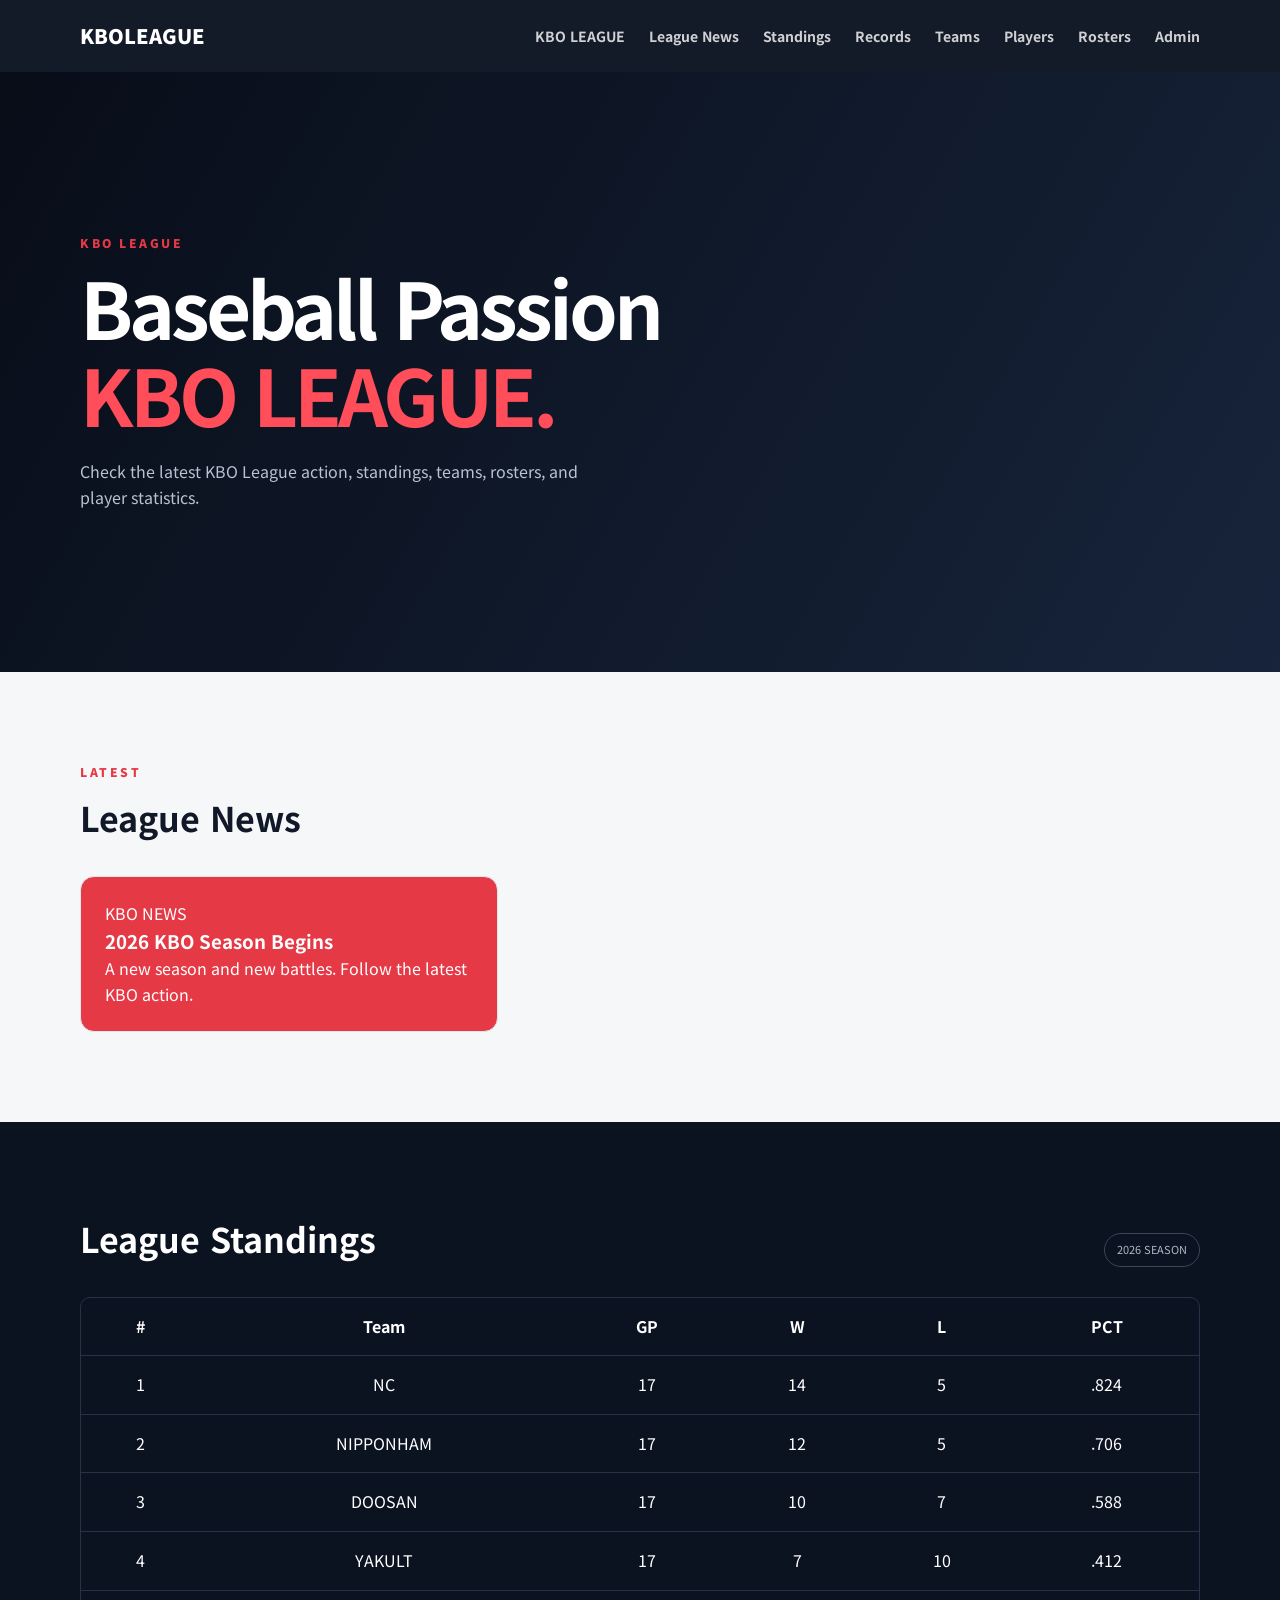
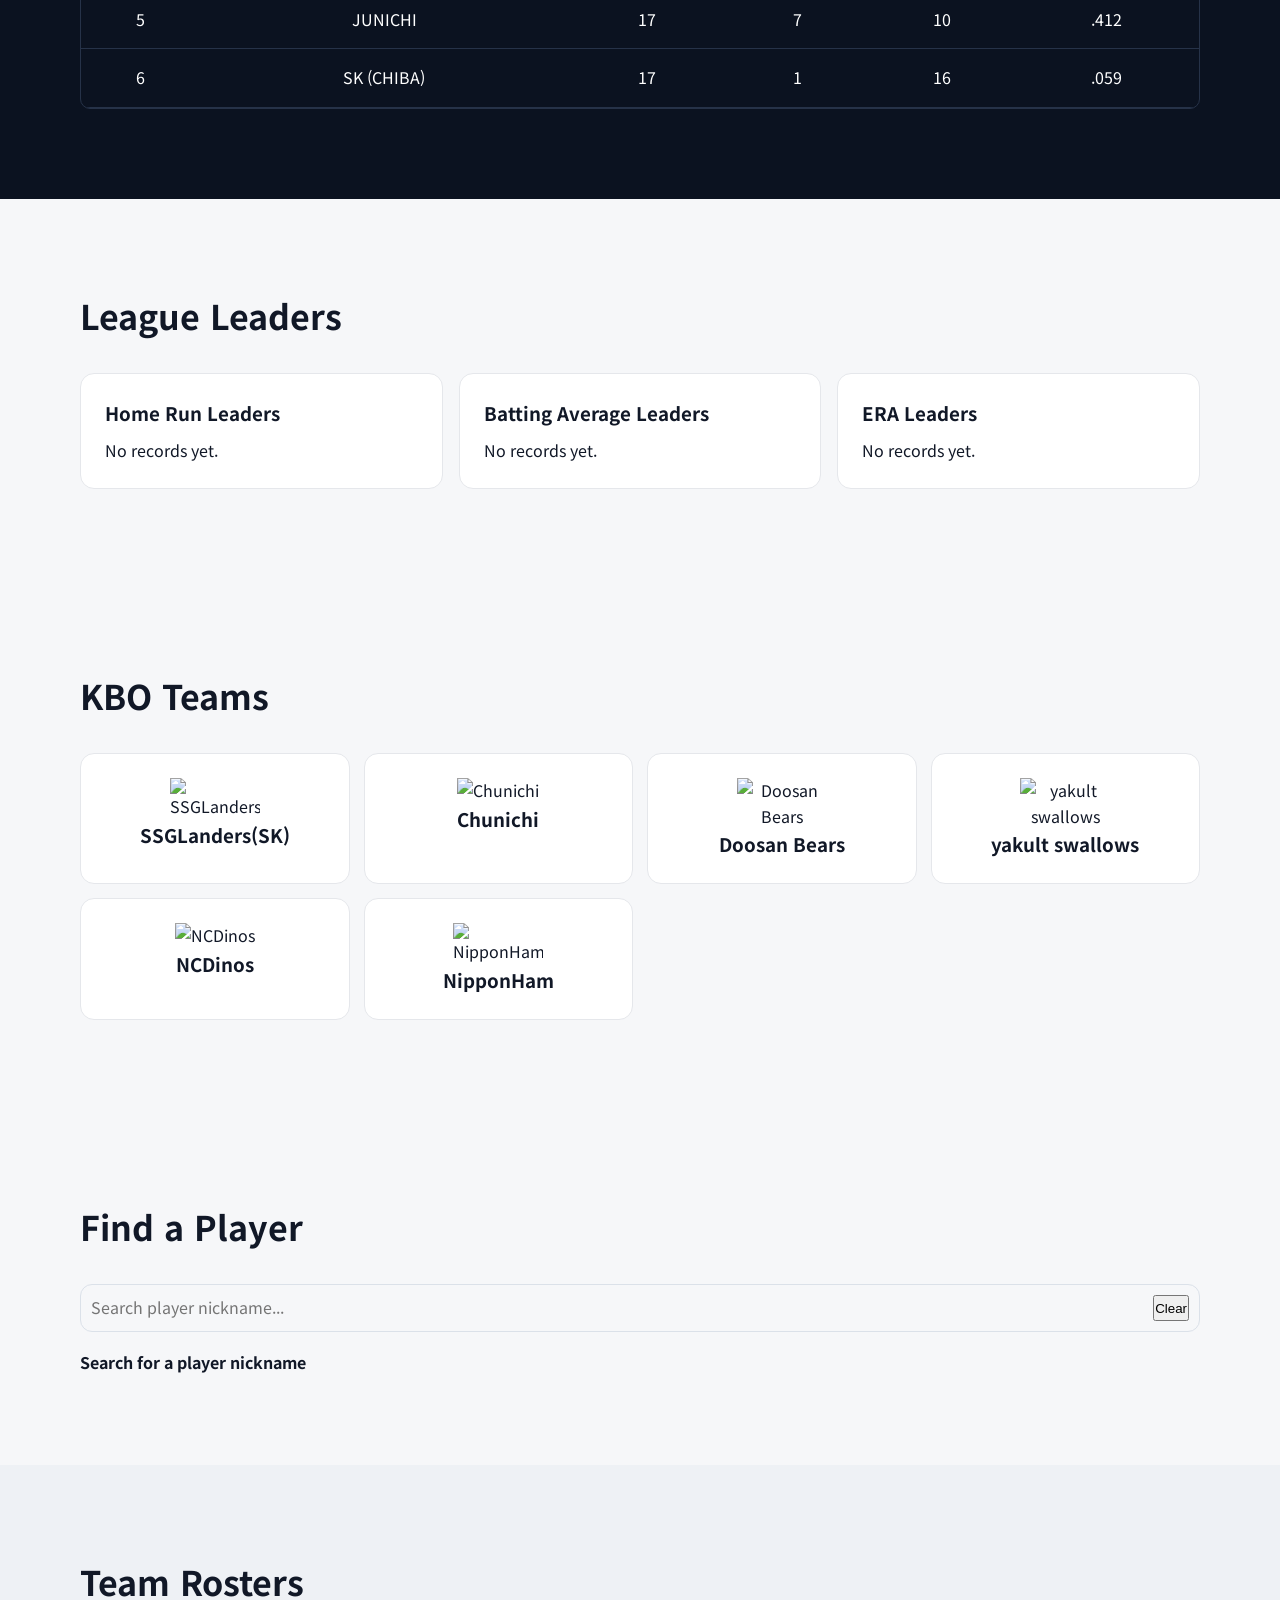
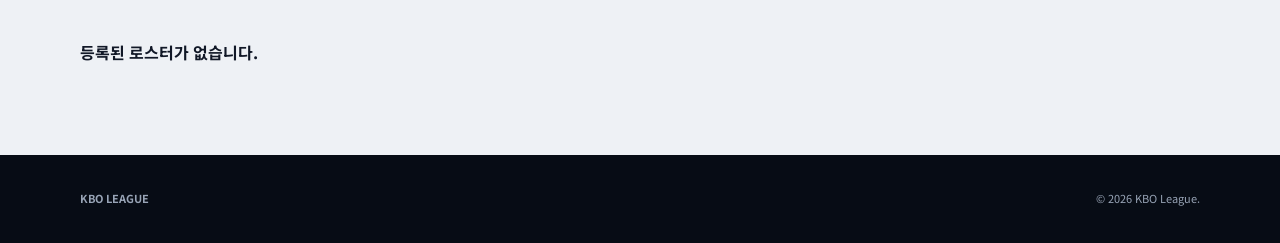
==== index.html @ 962a92d5 "Remove conflicting roster script from KBO homepage" ====
<!DOCTYPE html><html lang="ko"><head><meta charset="UTF-8"><meta name="viewport" content="width=device-width,initial-scale=1.0"><meta name="description" content="KBO League official website"><title>KBO LEAGUE</title><link rel="stylesheet" href="styles.css?v=2"></head><body><header class="site-header"><div class="container nav-wrap"><a class="logo" href="#home">KBO<span>LEAGUE</span></a><button class="menu-toggle" aria-label="Open menu">☰</button><nav class="nav"><a href="index.html">KBO LEAGUE</a><a href="#news">League News</a><a href="#standings">Standings</a><a href="#records">Records</a><a href="#teams">Teams</a><a href="#players">Players</a><a href="#rosters">Rosters</a><a href="admin.html">Admin</a></nav></div></header><main id="home"><section class="hero"><div class="container hero-content"><p class="eyebrow">KBO LEAGUE</p><h1>Baseball Passion<br><span>KBO LEAGUE.</span></h1><p class="hero-copy">Check the latest KBO League action, standings, teams, rosters, and player statistics.</p></div></section><section id="news" class="section"><div class="container"><div class="section-heading"><div><p class="eyebrow">LATEST</p><h2>League News</h2></div></div><div class="news-grid"><article class="news-card featured"><span class="tag">KBO NEWS</span><h3>2026 KBO Season Begins</h3><p>A new season and new battles. Follow the latest KBO action.</p></article></div></div></section><section id="standings" class="section section-dark"><div class="container"><div class="section-heading light"><h2>League Standings</h2><span class="season-badge">2026 SEASON</span></div><div class="table-wrap"><table><thead><tr><th>#</th><th>Team</th><th>GP</th><th>W</th><th>L</th><th>PCT</th></tr></thead><tbody id="standings-body"></tbody></table></div></div></section><section id="records" class="section records-section"><div class="container"><div class="section-heading"><h2>League Leaders</h2></div><div class="record-grid"><div class="record-card"><h3>Home Run Leaders</h3><div id="home-run-leaders" class="leader-list"></div></div><div class="record-card"><h3>Batting Average Leaders</h3><div id="batting-average-leaders" class="leader-list"></div></div><div class="record-card"><h3>ERA Leaders</h3><div id="era-leaders" class="leader-list"></div></div></div></div></section><section id="teams" class="section teams-section"><div class="container"><div class="section-heading"><h2>KBO Teams</h2></div><div id="teams-grid" class="teams-grid"></div></div></section><section id="players" class="section players-section"><div class="container"><div class="section-heading"><h2>Find a Player</h2></div><div class="player-search"><input id="player-search-input" type="search" placeholder="Search player nickname..."><button id="player-search-clear" type="button">Clear</button></div><div id="player-results" class="player-results"></div></div></section><section id="rosters" class="section roster-section"><div class="container"><div class="section-heading"><h2>Team Rosters</h2></div><div id="rosters-grid" class="rosters-grid"></div></div></section></main><footer class="footer"><div class="container footer-wrap"><strong>KBO LEAGUE</strong><p>© <span id="year"></span> KBO League.</p></div></footer><script src="player-stats.js?v=2"></script><script src="script.js?v=2"></script></body></html>
---- styles.css ----
@import url('https://fonts.googleapis.com/css2?family=Noto+Sans+KR:wght@400;500;700;900&display=swap');:root{--red:#e63946;--navy:#0b1220;--ink:#111827;--muted:#64748b;--line:#e5e7eb;--bg:#f6f7f9;--white:#fff}*{box-sizing:border-box;margin:0;padding:0}html{scroll-behavior:smooth}body{font-family:'Noto Sans KR',sans-serif;color:var(--ink);background:var(--bg);line-height:1.6;overflow-x:hidden}a{text-decoration:none;color:inherit}.container{width:min(1120px,92%);margin:auto}.site-header{position:sticky;top:0;z-index:20;background:rgba(11,18,32,.96);color:#fff}.nav-wrap{height:72px;display:flex;align-items:center;justify-content:space-between}.logo{font-size:20px;font-weight:900}.nav{display:flex;gap:24px;font-size:14px;font-weight:700}.nav a{opacity:.8}.menu-toggle{display:none;background:none;border:0;color:#fff;font-size:25px}.hero{min-height:600px;display:flex;align-items:center;background:linear-gradient(120deg,#080d18,#17243b);color:#fff}.eyebrow{font-size:12px;font-weight:900;letter-spacing:2.5px;color:var(--red);margin-bottom:10px}.hero h1{font-size:clamp(42px,7vw,78px);line-height:1.12;letter-spacing:-4px}.hero h1 span{color:#ff4d5a}.hero-copy{margin-top:22px;color:#b8c2d1;max-width:520px}.section{padding:90px 0}.section-dark{background:var(--navy);color:#fff}.section-heading{display:flex;justify-content:space-between;align-items:end;margin-bottom:30px}.section-heading h2{font-size:34px}.season-badge{font-size:11px;border:1px solid #3b475b;padding:7px 12px;border-radius:30px;color:#aeb8c8}.news-grid{display:grid;grid-template-columns:1.25fr 1fr 1fr;gap:16px}.news-card,.record-card,.team-card,.roster-card,.player-card{background:#fff;border:1px solid var(--line);border-radius:14px;padding:24px}.news-card.featured{background:var(--red);color:#fff}.table-wrap{overflow-x:auto;border:1px solid #263248;border-radius:10px}table{width:100%;border-collapse:collapse}th,td{padding:16px;text-align:center;border-bottom:1px solid #263248}.record-grid{display:grid;grid-template-columns:repeat(3,1fr);gap:16px}.leader-list{padding-top:10px}.leader-row{display:grid;grid-template-columns:27px 1fr auto;gap:9px;padding:10px;border-bottom:1px solid #eef0f3}.teams-grid{display:grid;grid-template-columns:repeat(4,1fr);gap:14px}.team-card{text-align:center}.player-search{display:flex;gap:10px;background:#f6f7f9;border:1px solid #dbe1e9;border-radius:12px;padding:10px}.player-search input{flex:1;border:0;background:transparent;font:inherit}.player-results{margin-top:18px}.roster-section{background:#eef1f5}.rosters-grid{display:grid;grid-template-columns:repeat(2,1fr);gap:24px}.footer{background:#070c15;color:#98a4b6;padding:35px 0;font-size:11px}.footer-wrap{display:flex;justify-content:space-between}@media(max-width:760px){.nav{display:none}.menu-toggle{display:block}.hero{min-height:620px}.news-grid,.teams-grid,.record-grid,.rosters-grid{grid-template-columns:1fr}.section{padding:65px 0}.footer-wrap{flex-direction:column;gap:18px}}
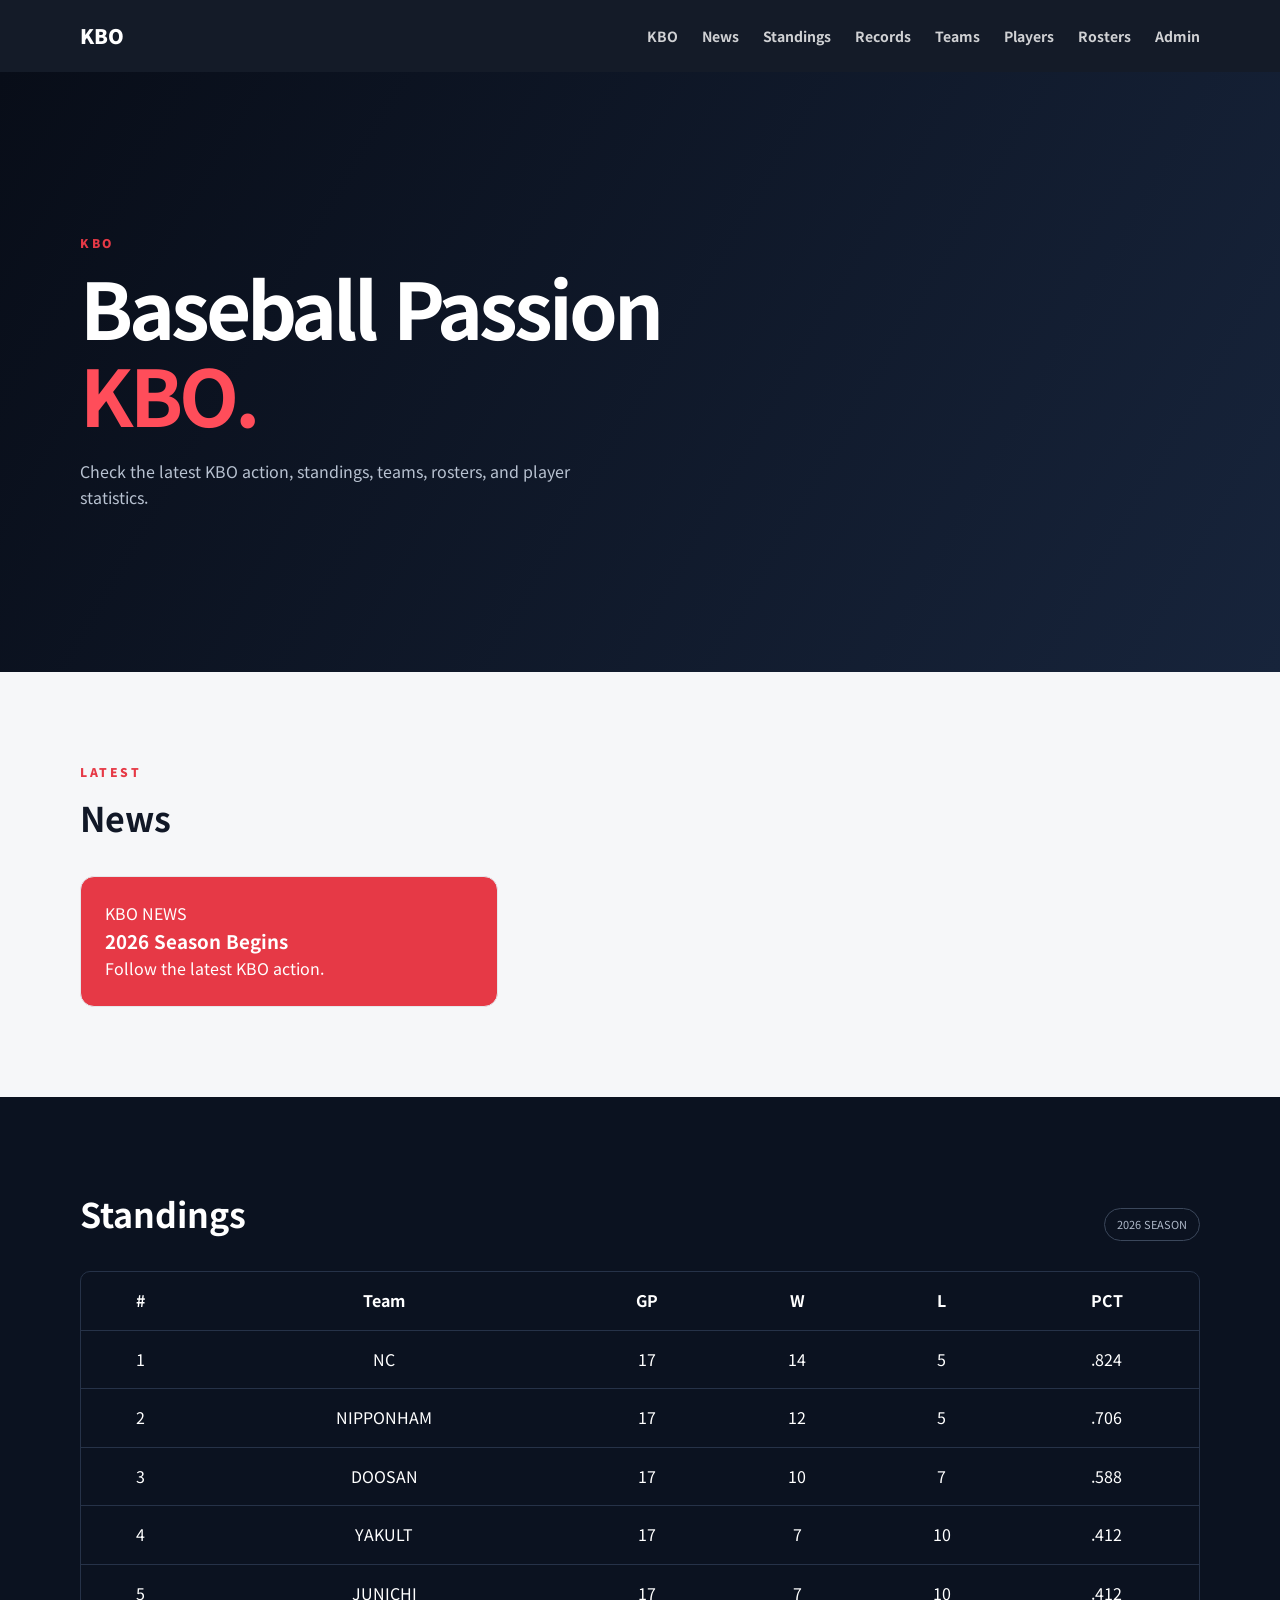
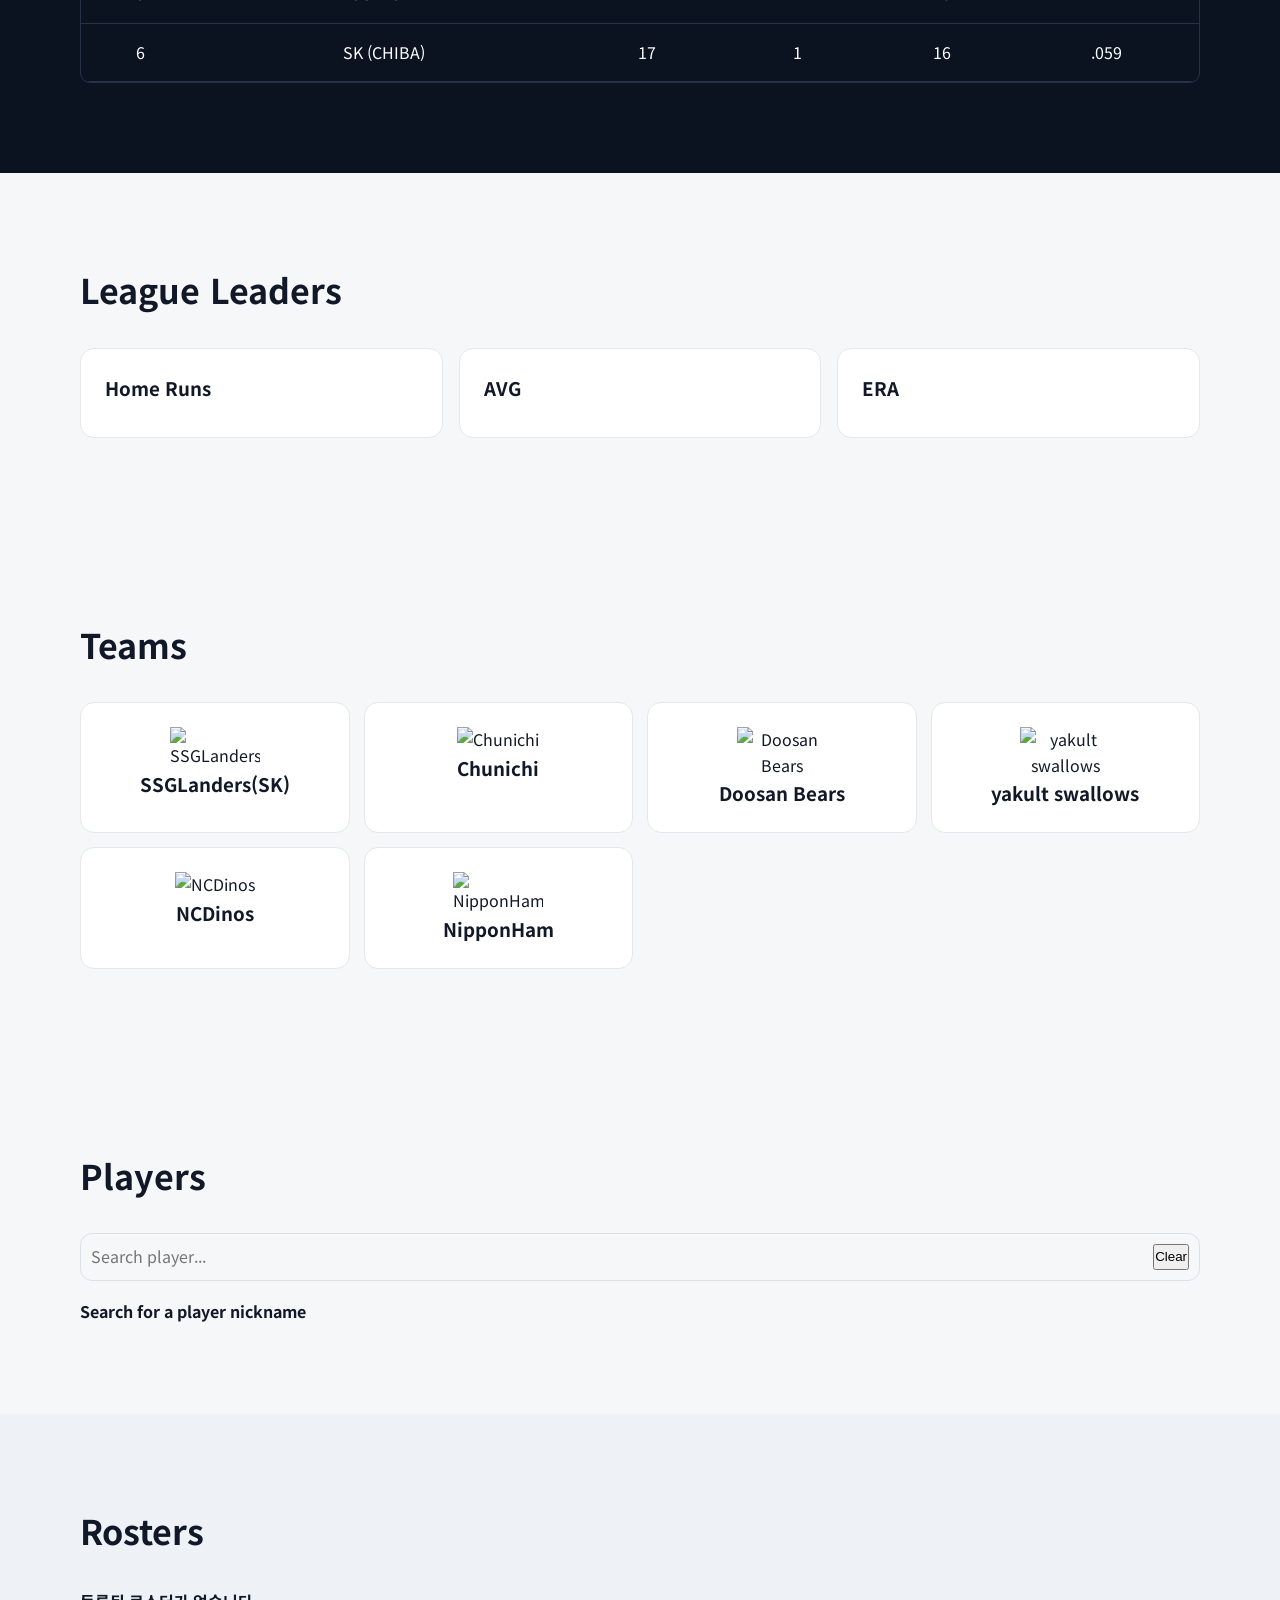
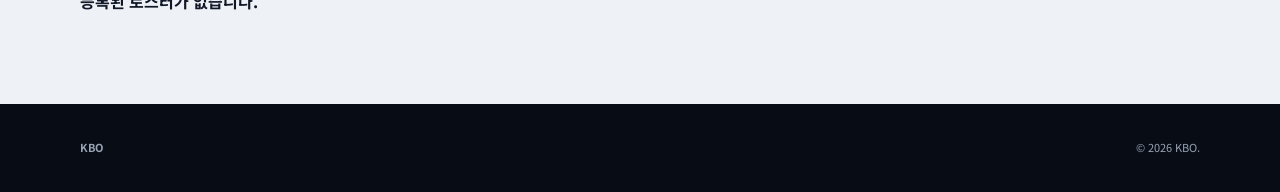
==== commit 061a52b8: "Shorten KBO site branding" ====
--- a/index.html
+++ b/index.html
@@ -1 +1 @@
-<!DOCTYPE html><html lang="ko"><head><meta charset="UTF-8"><meta name="viewport" content="width=device-width,initial-scale=1.0"><meta name="description" content="KBO League official website"><title>KBO LEAGUE</title><link rel="stylesheet" href="styles.css?v=2"></head><body><header class="site-header"><div class="container nav-wrap"><a class="logo" href="#home">KBO<span>LEAGUE</span></a><button class="menu-toggle" aria-label="Open menu">☰</button><nav class="nav"><a href="index.html">KBO LEAGUE</a><a href="#news">League News</a><a href="#standings">Standings</a><a href="#records">Records</a><a href="#teams">Teams</a><a href="#players">Players</a><a href="#rosters">Rosters</a><a href="admin.html">Admin</a></nav></div></header><main id="home"><section class="hero"><div class="container hero-content"><p class="eyebrow">KBO LEAGUE</p><h1>Baseball Passion<br><span>KBO LEAGUE.</span></h1><p class="hero-copy">Check the latest KBO League action, standings, teams, rosters, and player statistics.</p></div></section><section id="news" class="section"><div class="container"><div class="section-heading"><div><p class="eyebrow">LATEST</p><h2>League News</h2></div></div><div class="news-grid"><article class="news-card featured"><span class="tag">KBO NEWS</span><h3>2026 KBO Season Begins</h3><p>A new season and new battles. Follow the latest KBO action.</p></article></div></div></section><section id="standings" class="section section-dark"><div class="container"><div class="section-heading light"><h2>League Standings</h2><span class="season-badge">2026 SEASON</span></div><div class="table-wrap"><table><thead><tr><th>#</th><th>Team</th><th>GP</th><th>W</th><th>L</th><th>PCT</th></tr></thead><tbody id="standings-body"></tbody></table></div></div></section><section id="records" class="section records-section"><div class="container"><div class="section-heading"><h2>League Leaders</h2></div><div class="record-grid"><div class="record-card"><h3>Home Run Leaders</h3><div id="home-run-leaders" class="leader-list"></div></div><div class="record-card"><h3>Batting Average Leaders</h3><div id="batting-average-leaders" class="leader-list"></div></div><div class="record-card"><h3>ERA Leaders</h3><div id="era-leaders" class="leader-list"></div></div></div></div></section><section id="teams" class="section teams-section"><div class="container"><div class="section-heading"><h2>KBO Teams</h2></div><div id="teams-grid" class="teams-grid"></div></div></section><section id="players" class="section players-section"><div class="container"><div class="section-heading"><h2>Find a Player</h2></div><div class="player-search"><input id="player-search-input" type="search" placeholder="Search player nickname..."><button id="player-search-clear" type="button">Clear</button></div><div id="player-results" class="player-results"></div></div></section><section id="rosters" class="section roster-section"><div class="container"><div class="section-heading"><h2>Team Rosters</h2></div><div id="rosters-grid" class="rosters-grid"></div></div></section></main><footer class="footer"><div class="container footer-wrap"><strong>KBO LEAGUE</strong><p>© <span id="year"></span> KBO League.</p></div></footer><script src="player-stats.js?v=2"></script><script src="script.js?v=2"></script></body></html>+<!DOCTYPE html><html lang="ko"><head><meta charset="UTF-8"><meta name="viewport" content="width=device-width,initial-scale=1.0"><meta name="description" content="KBO official website"><title>KBO</title><link rel="stylesheet" href="styles.css?v=3"></head><body><header class="site-header"><div class="container nav-wrap"><a class="logo" href="#home">KBO</a><button class="menu-toggle" aria-label="Open menu">☰</button><nav class="nav"><a href="index.html">KBO</a><a href="#news">News</a><a href="#standings">Standings</a><a href="#records">Records</a><a href="#teams">Teams</a><a href="#players">Players</a><a href="#rosters">Rosters</a><a href="admin.html">Admin</a></nav></div></header><main id="home"><section class="hero"><div class="container hero-content"><p class="eyebrow">KBO</p><h1>Baseball Passion<br><span>KBO.</span></h1><p class="hero-copy">Check the latest KBO action, standings, teams, rosters, and player statistics.</p></div></section><section id="news" class="section"><div class="container"><div class="section-heading"><div><p class="eyebrow">LATEST</p><h2>News</h2></div></div><div class="news-grid"><article class="news-card featured"><span class="tag">KBO NEWS</span><h3>2026 Season Begins</h3><p>Follow the latest KBO action.</p></article></div></div></section><section id="standings" class="section section-dark"><div class="container"><div class="section-heading light"><h2>Standings</h2><span class="season-badge">2026 SEASON</span></div><div class="table-wrap"><table><thead><tr><th>#</th><th>Team</th><th>GP</th><th>W</th><th>L</th><th>PCT</th></tr></thead><tbody id="standings-body"></tbody></table></div></div></section><section id="records" class="section records-section"><div class="container"><div class="section-heading"><h2>League Leaders</h2></div><div class="record-grid"><div class="record-card"><h3>Home Runs</h3><div id="home-run-leaders" class="leader-list"></div></div><div class="record-card"><h3>AVG</h3><div id="batting-average-leaders" class="leader-list"></div></div><div class="record-card"><h3>ERA</h3><div id="era-leaders" class="leader-list"></div></div></div></div></section><section id="teams" class="section teams-section"><div class="container"><div class="section-heading"><h2>Teams</h2></div><div id="teams-grid" class="teams-grid"></div></div></section><section id="players" class="section players-section"><div class="container"><div class="section-heading"><h2>Players</h2></div><div class="player-search"><input id="player-search-input" type="search" placeholder="Search player..."><button id="player-search-clear" type="button">Clear</button></div><div id="player-results" class="player-results"></div></div></section><section id="rosters" class="section roster-section"><div class="container"><div class="section-heading"><h2>Rosters</h2></div><div id="rosters-grid" class="rosters-grid"></div></div></section></main><footer class="footer"><div class="container footer-wrap"><strong>KBO</strong><p>© <span id="year"></span> KBO.</p></div></footer><script src="player-stats.js?v=3"></script><script src="script.js?v=3"></script></body></html>
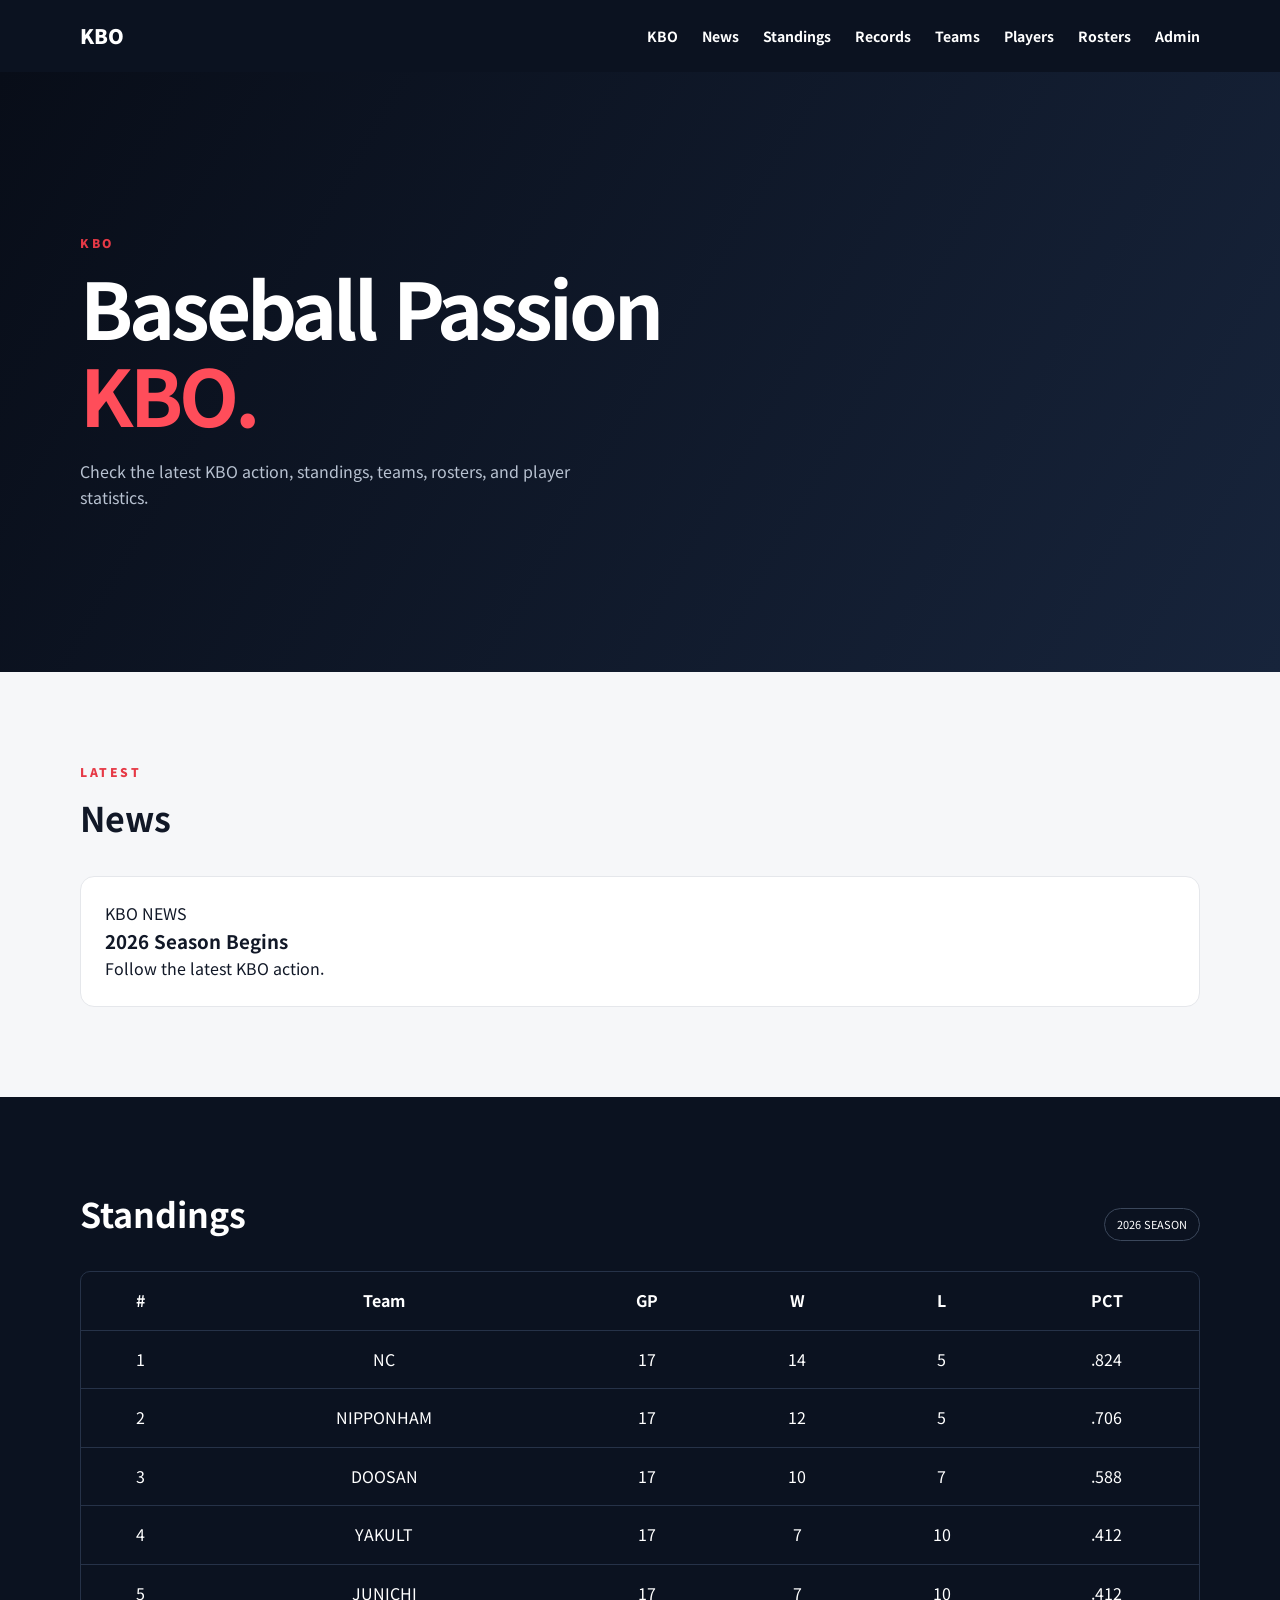
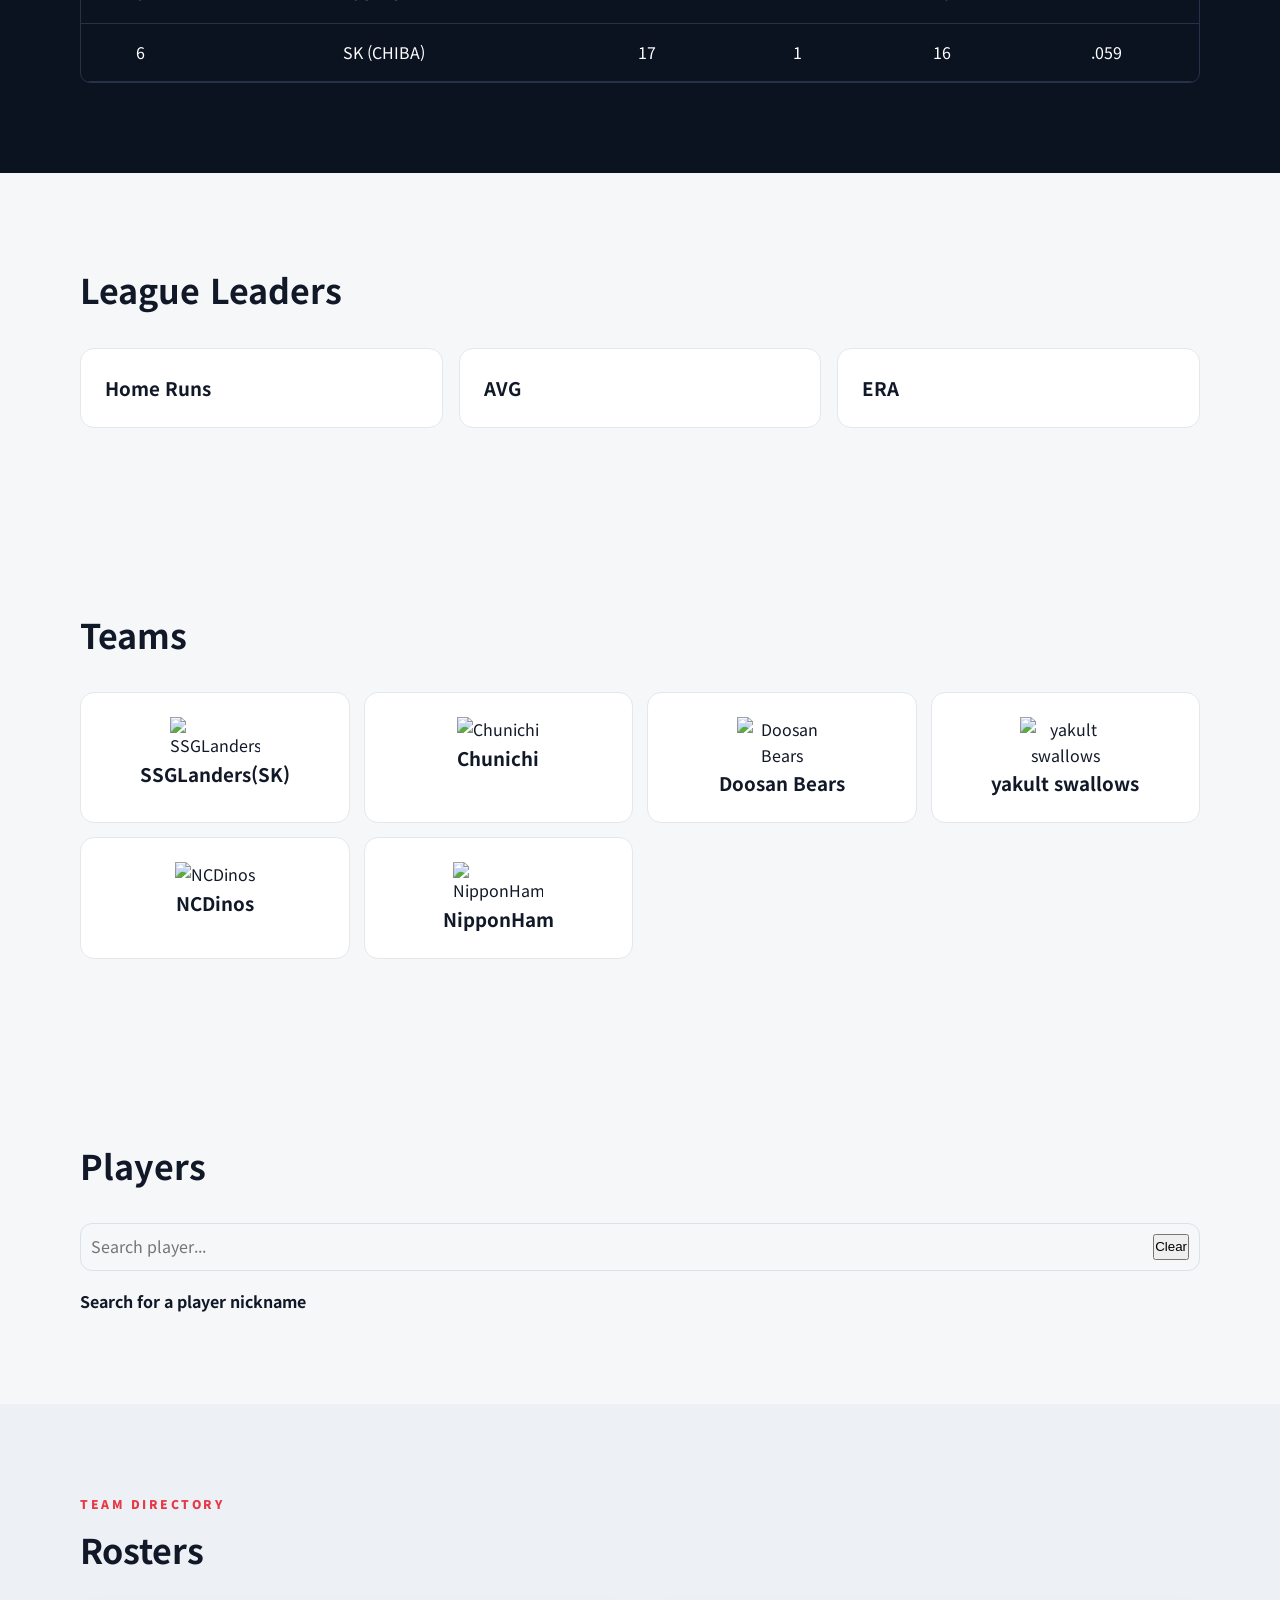
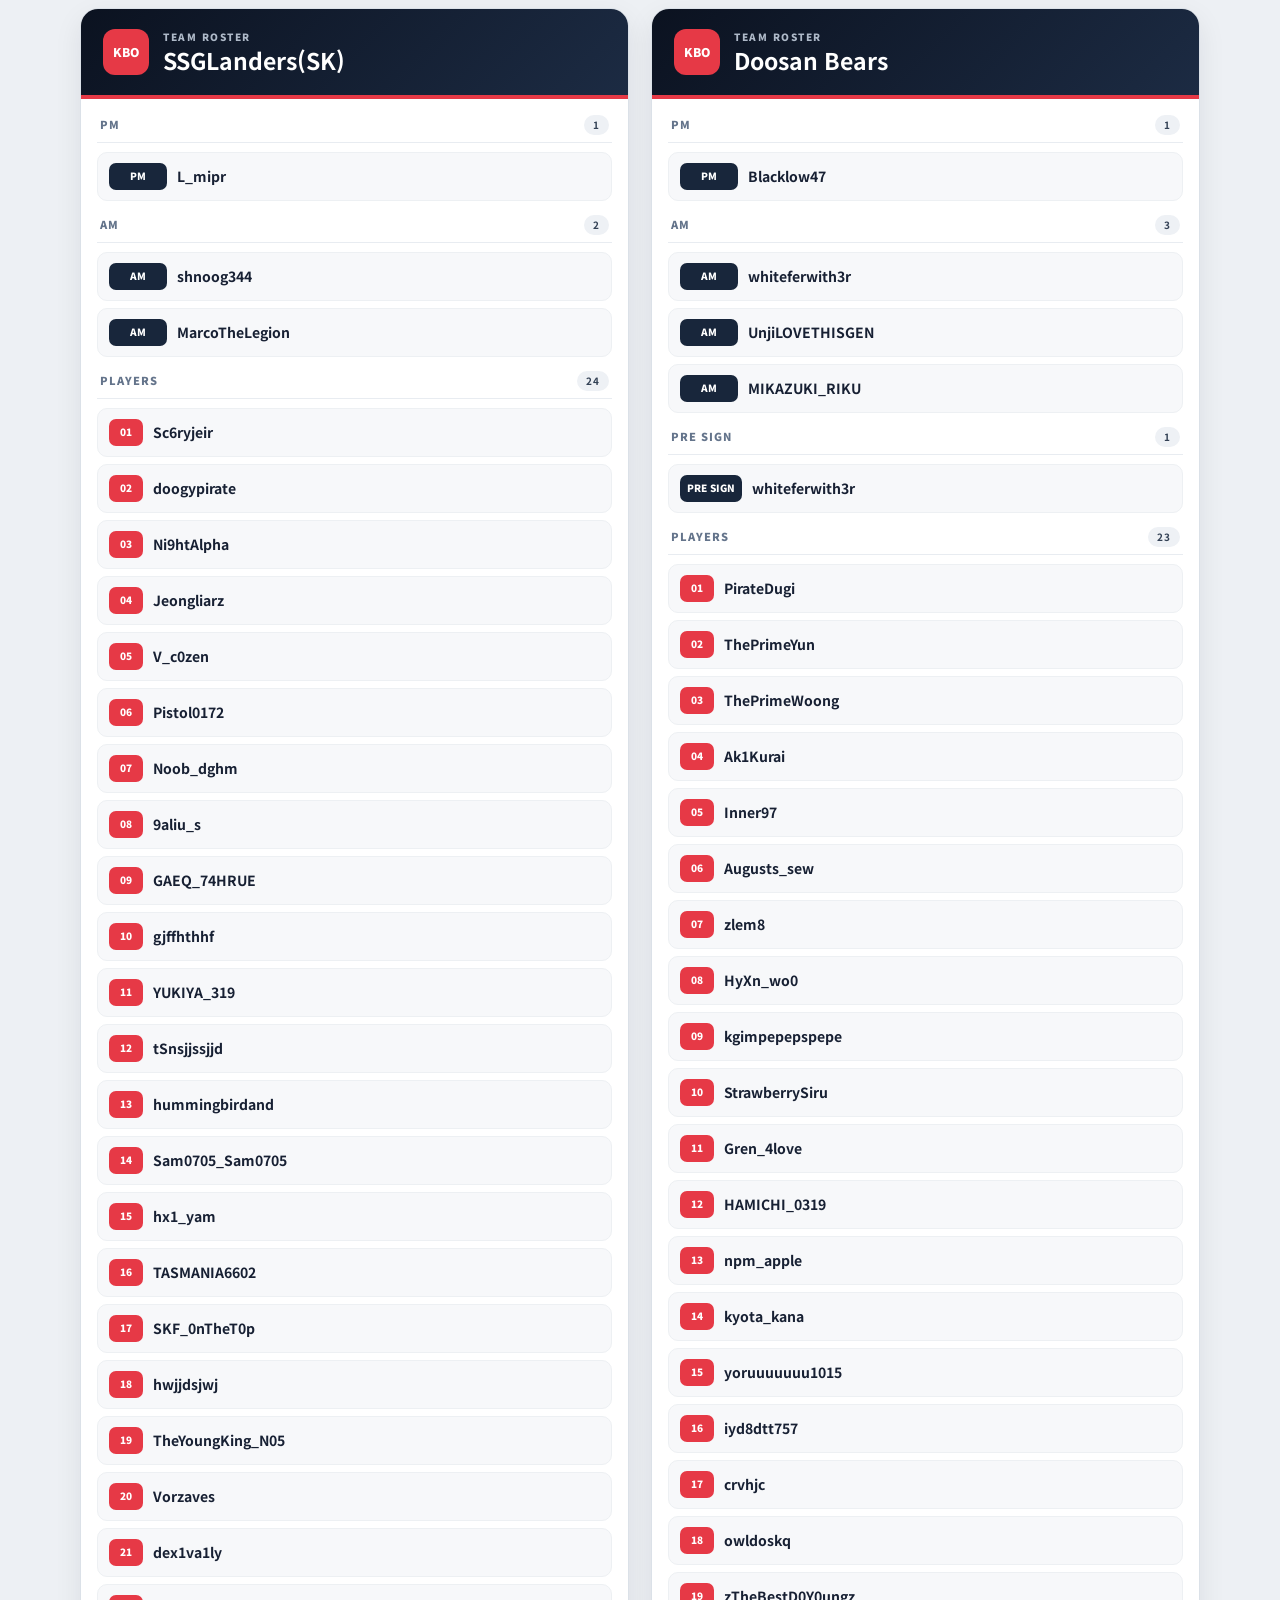
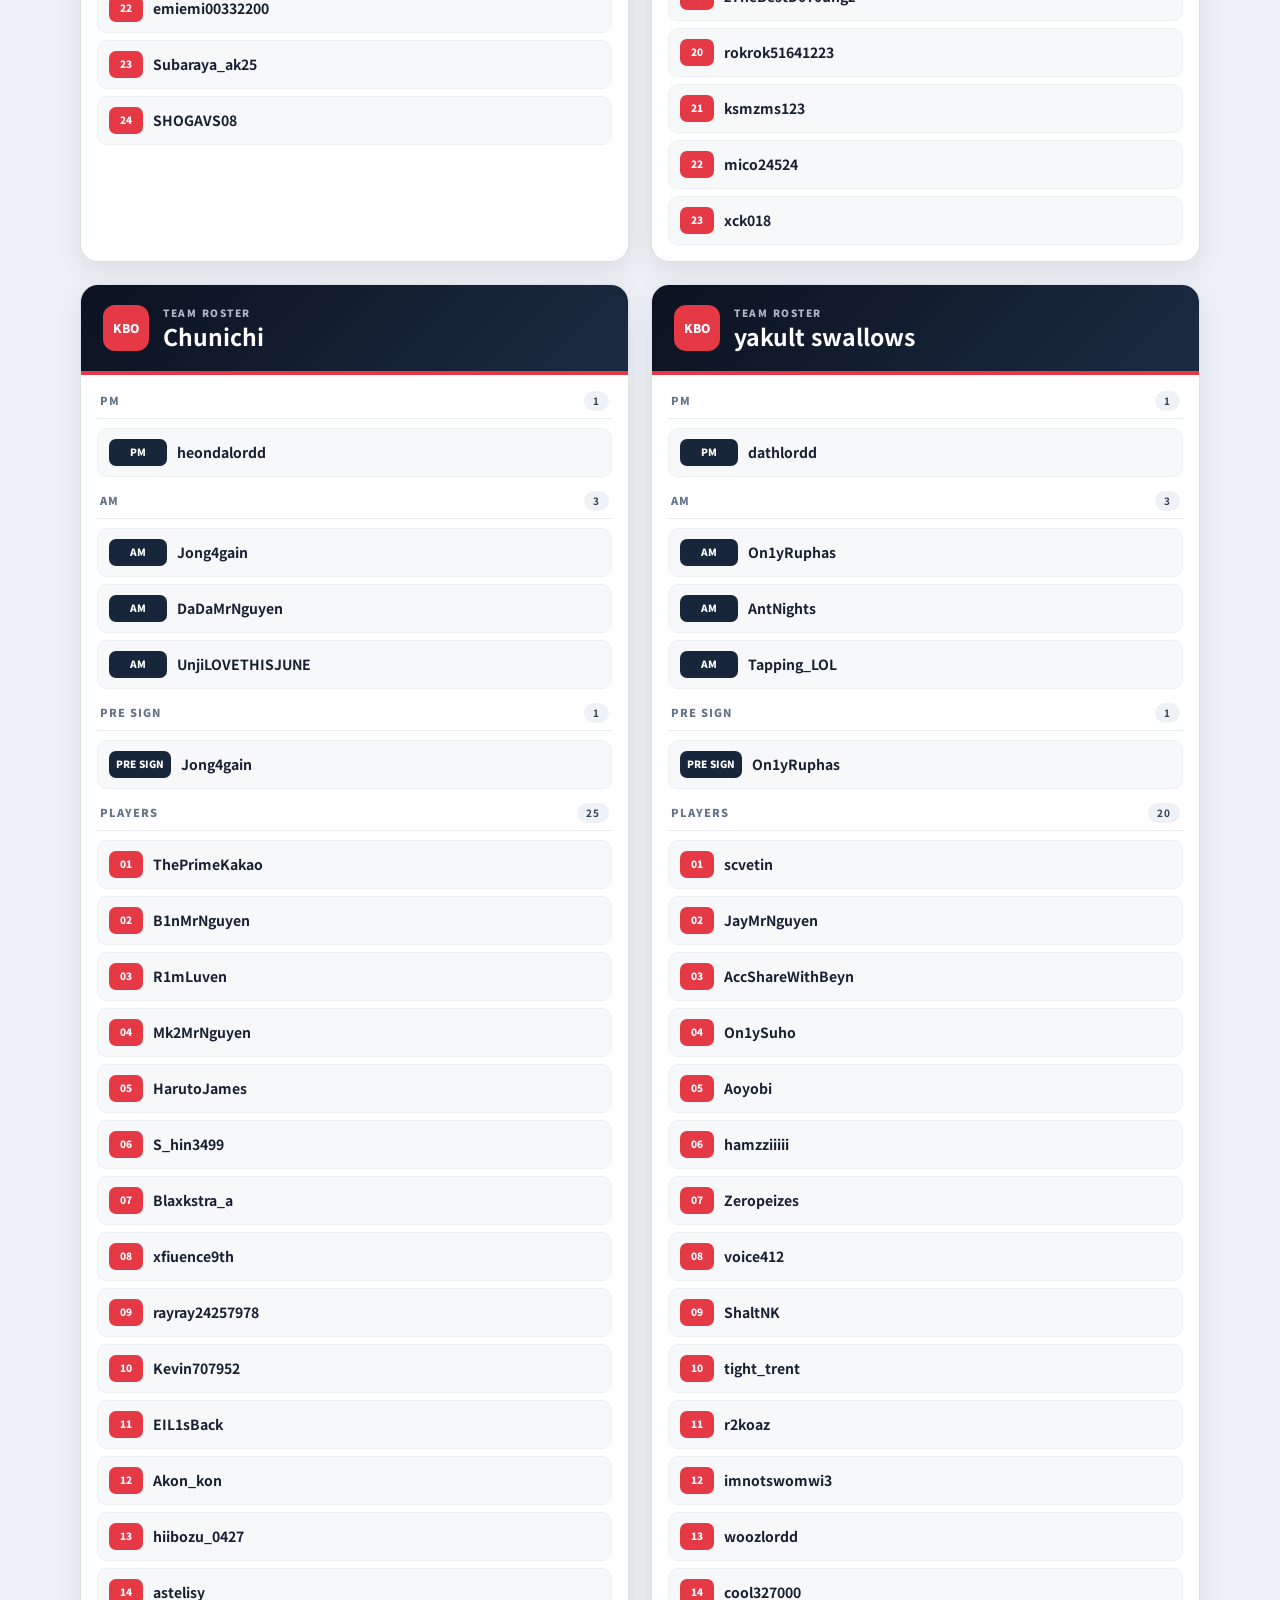
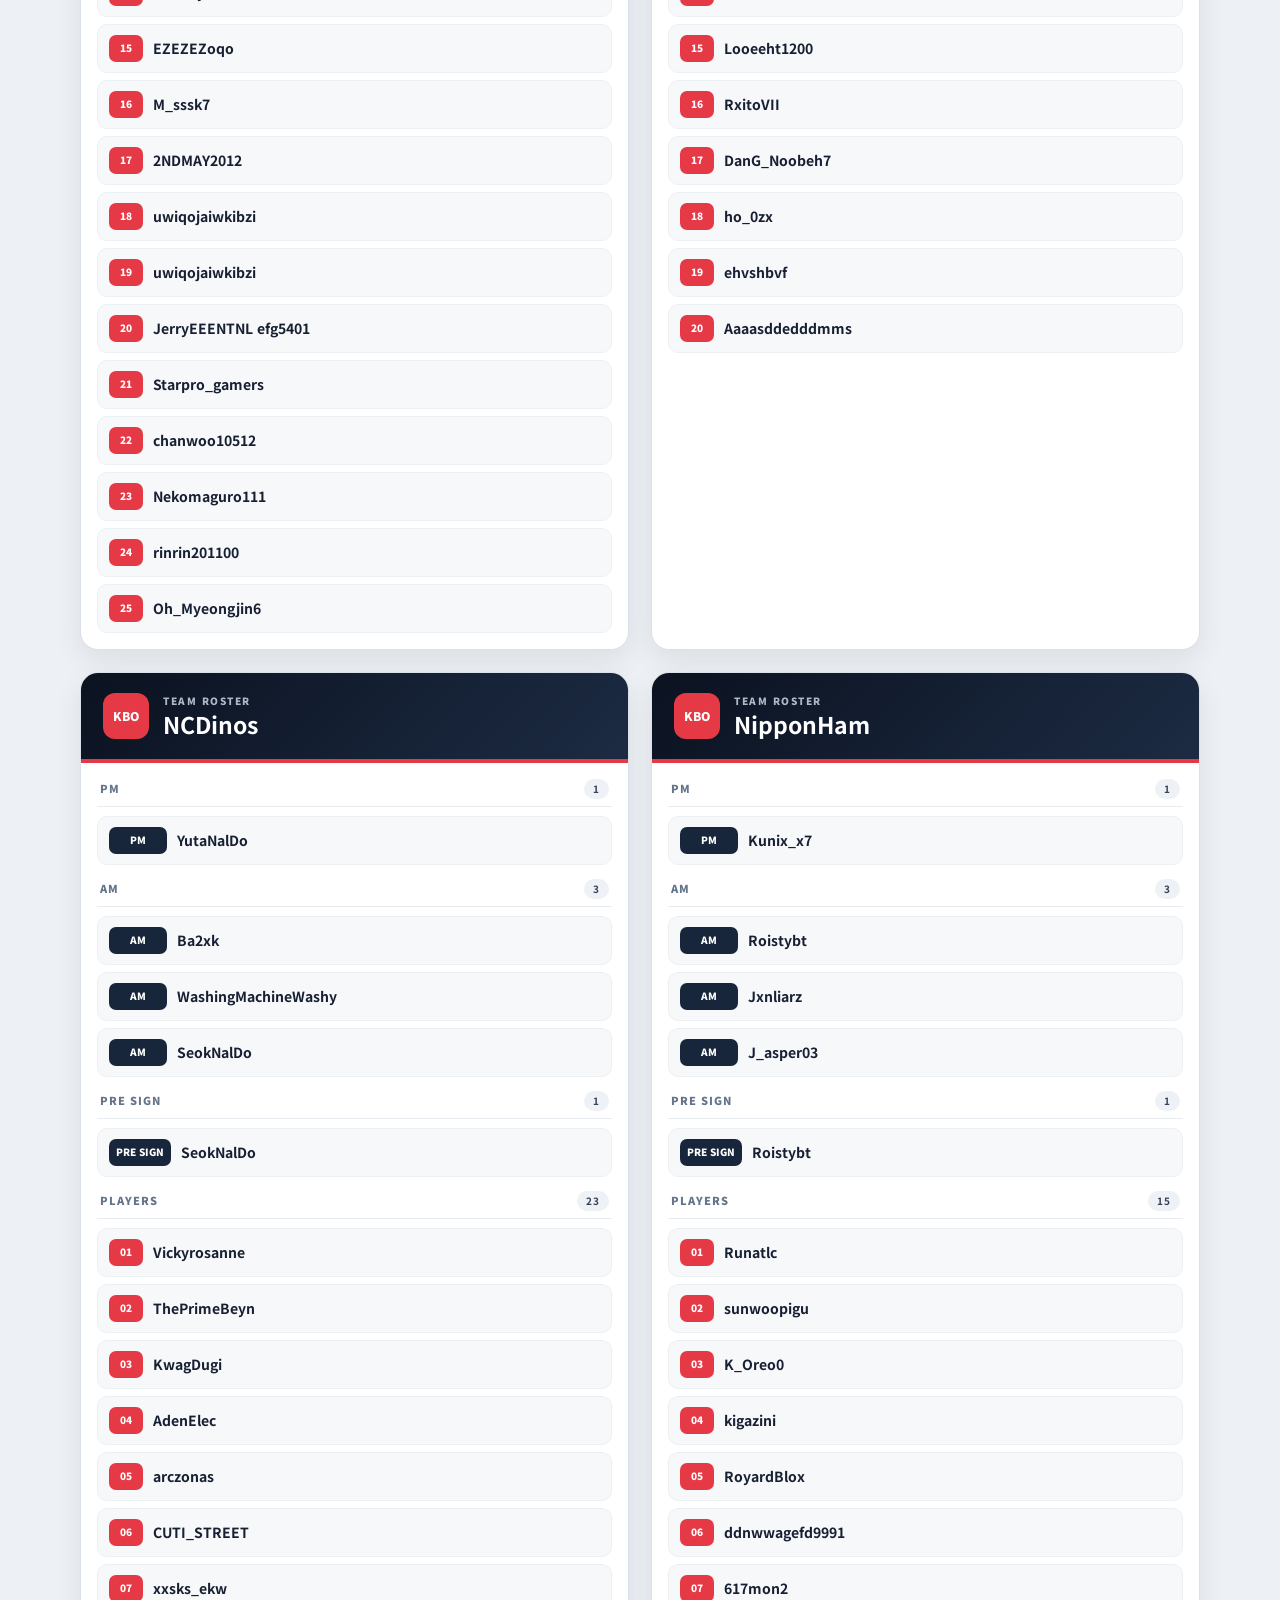
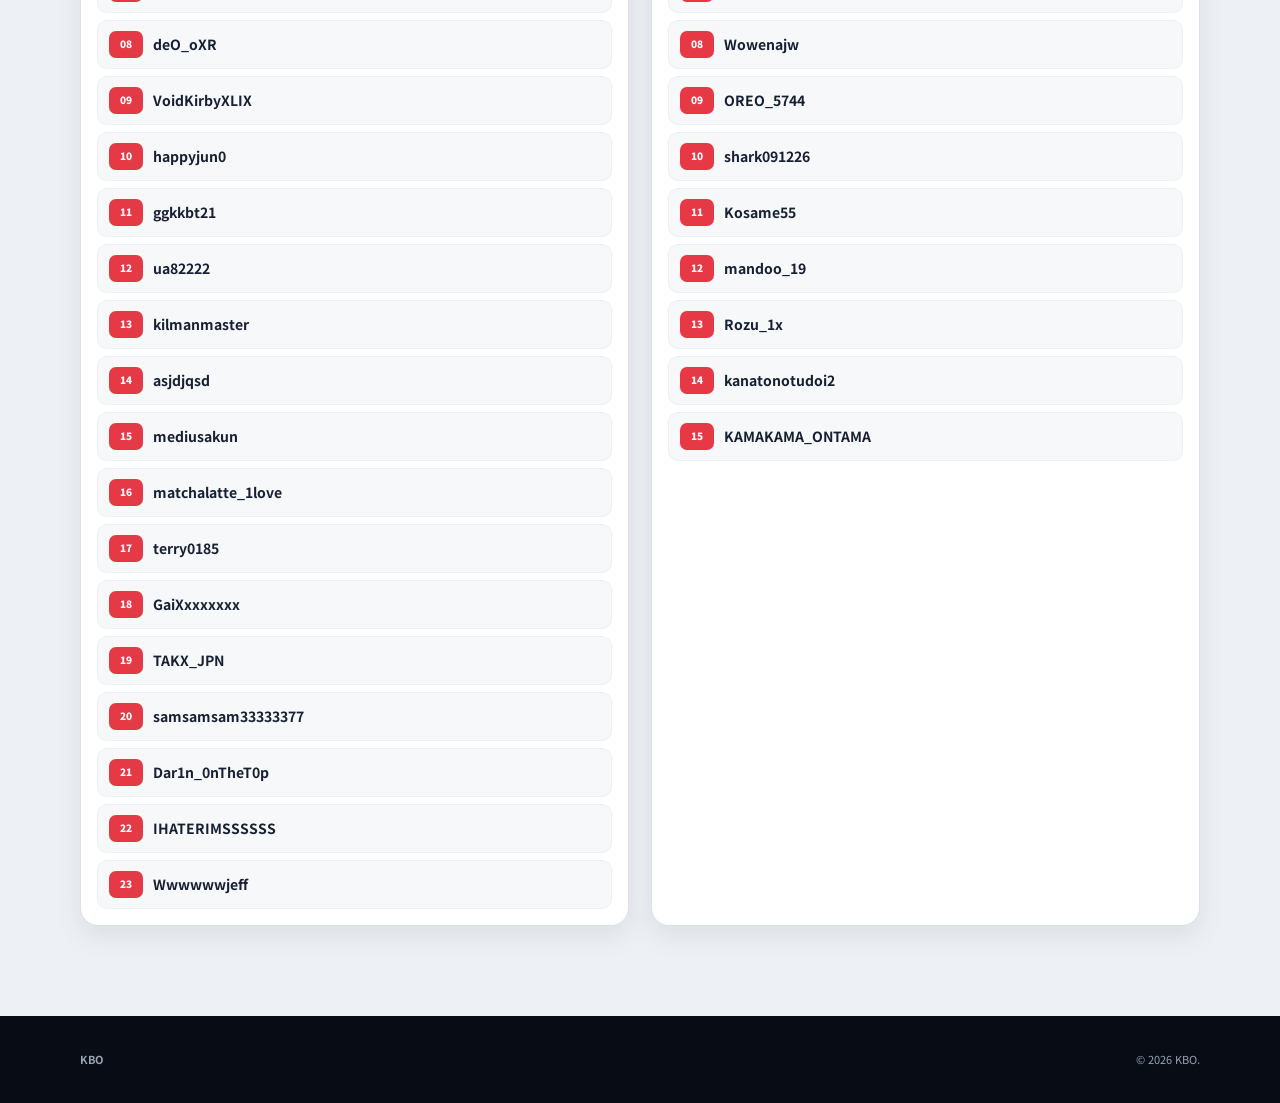
==== commit ba6e08a5: "Force latest roster assets to load" ====
--- a/index.html
+++ b/index.html
@@ -1 +1 @@
-<!DOCTYPE html><html lang="ko"><head><meta charset="UTF-8"><meta name="viewport" content="width=device-width,initial-scale=1.0"><meta name="description" content="KBO official website"><title>KBO</title><link rel="stylesheet" href="styles.css?v=3"></head><body><header class="site-header"><div class="container nav-wrap"><a class="logo" href="#home">KBO</a><button class="menu-toggle" aria-label="Open menu">☰</button><nav class="nav"><a href="index.html">KBO</a><a href="#news">News</a><a href="#standings">Standings</a><a href="#records">Records</a><a href="#teams">Teams</a><a href="#players">Players</a><a href="#rosters">Rosters</a><a href="admin.html">Admin</a></nav></div></header><main id="home"><section class="hero"><div class="container hero-content"><p class="eyebrow">KBO</p><h1>Baseball Passion<br><span>KBO.</span></h1><p class="hero-copy">Check the latest KBO action, standings, teams, rosters, and player statistics.</p></div></section><section id="news" class="section"><div class="container"><div class="section-heading"><div><p class="eyebrow">LATEST</p><h2>News</h2></div></div><div class="news-grid"><article class="news-card featured"><span class="tag">KBO NEWS</span><h3>2026 Season Begins</h3><p>Follow the latest KBO action.</p></article></div></div></section><section id="standings" class="section section-dark"><div class="container"><div class="section-heading light"><h2>Standings</h2><span class="season-badge">2026 SEASON</span></div><div class="table-wrap"><table><thead><tr><th>#</th><th>Team</th><th>GP</th><th>W</th><th>L</th><th>PCT</th></tr></thead><tbody id="standings-body"></tbody></table></div></div></section><section id="records" class="section records-section"><div class="container"><div class="section-heading"><h2>League Leaders</h2></div><div class="record-grid"><div class="record-card"><h3>Home Runs</h3><div id="home-run-leaders" class="leader-list"></div></div><div class="record-card"><h3>AVG</h3><div id="batting-average-leaders" class="leader-list"></div></div><div class="record-card"><h3>ERA</h3><div id="era-leaders" class="leader-list"></div></div></div></div></section><section id="teams" class="section teams-section"><div class="container"><div class="section-heading"><h2>Teams</h2></div><div id="teams-grid" class="teams-grid"></div></div></section><section id="players" class="section players-section"><div class="container"><div class="section-heading"><h2>Players</h2></div><div class="player-search"><input id="player-search-input" type="search" placeholder="Search player..."><button id="player-search-clear" type="button">Clear</button></div><div id="player-results" class="player-results"></div></div></section><section id="rosters" class="section roster-section"><div class="container"><div class="section-heading"><h2>Rosters</h2></div><div id="rosters-grid" class="rosters-grid"></div></div></section></main><footer class="footer"><div class="container footer-wrap"><strong>KBO</strong><p>© <span id="year"></span> KBO.</p></div></footer><script src="player-stats.js?v=3"></script><script src="script.js?v=3"></script></body></html>+<!DOCTYPE html><html lang="ko"><head><meta charset="UTF-8"><meta name="viewport" content="width=device-width,initial-scale=1.0"><meta name="description" content="KBO official website"><title>KBO</title><link rel="stylesheet" href="styles.css?v=8"></head><body><header class="site-header"><div class="container nav-wrap"><a class="logo" href="#home">KBO</a><button class="menu-toggle" aria-label="Open menu">☰</button><nav class="nav"><a href="index.html">KBO</a><a href="#news">News</a><a href="#standings">Standings</a><a href="#records">Records</a><a href="#teams">Teams</a><a href="#players">Players</a><a href="#rosters">Rosters</a><a href="admin.html">Admin</a></nav></div></header><main id="home"><section class="hero"><div class="container hero-content"><p class="eyebrow">KBO</p><h1>Baseball Passion<br><span>KBO.</span></h1><p class="hero-copy">Check the latest KBO action, standings, teams, rosters, and player statistics.</p></div></section><section id="news" class="section"><div class="container"><div class="section-heading"><div><p class="eyebrow">LATEST</p><h2>News</h2></div></div><div class="news-grid"><article class="news-card featured"><span class="tag">KBO NEWS</span><h3>2026 Season Begins</h3><p>Follow the latest KBO action.</p></article></div></div></section><section id="standings" class="section section-dark"><div class="container"><div class="section-heading light"><h2>Standings</h2><span class="season-badge">2026 SEASON</span></div><div class="table-wrap"><table><thead><tr><th>#</th><th>Team</th><th>GP</th><th>W</th><th>L</th><th>PCT</th></tr></thead><tbody id="standings-body"></tbody></table></div></div></section><section id="records" class="section records-section"><div class="container"><div class="section-heading"><h2>League Leaders</h2></div><div class="record-grid"><div class="record-card"><h3>Home Runs</h3><div id="home-run-leaders" class="leader-list"></div></div><div class="record-card"><h3>AVG</h3><div id="batting-average-leaders" class="leader-list"></div></div><div class="record-card"><h3>ERA</h3><div id="era-leaders" class="leader-list"></div></div></div></div></section><section id="teams" class="section teams-section"><div class="container"><div class="section-heading"><h2>Teams</h2></div><div id="teams-grid" class="teams-grid"></div></div></section><section id="players" class="section players-section"><div class="container"><div class="section-heading"><h2>Players</h2></div><div class="player-search"><input id="player-search-input" type="search" placeholder="Search player..."><button id="player-search-clear" type="button">Clear</button></div><div id="player-results" class="player-results"></div></div></section><section id="rosters" class="section roster-section"><div class="container"><div class="section-heading"><div><p class="eyebrow">TEAM DIRECTORY</p><h2>Rosters</h2></div></div><div id="rosters-grid" class="rosters-grid"></div></div></section></main><footer class="footer"><div class="container footer-wrap"><strong>KBO</strong><p>© <span id="year"></span> KBO.</p></div></footer><script src="player-stats.js?v=8"></script><script src="script.js?v=8"></script></body></html>
--- a/styles.css
+++ b/styles.css
@@ -1 +1 @@
-@import url('https://fonts.googleapis.com/css2?family=Noto+Sans+KR:wght@400;500;700;900&display=swap');:root{--red:#e63946;--navy:#0b1220;--ink:#111827;--muted:#64748b;--line:#e5e7eb;--bg:#f6f7f9;--white:#fff}*{box-sizing:border-box;margin:0;padding:0}html{scroll-behavior:smooth}body{font-family:'Noto Sans KR',sans-serif;color:var(--ink);background:var(--bg);line-height:1.6;overflow-x:hidden}a{text-decoration:none;color:inherit}.container{width:min(1120px,92%);margin:auto}.site-header{position:sticky;top:0;z-index:20;background:rgba(11,18,32,.96);color:#fff}.nav-wrap{height:72px;display:flex;align-items:center;justify-content:space-between}.logo{font-size:20px;font-weight:900}.nav{display:flex;gap:24px;font-size:14px;font-weight:700}.nav a{opacity:.8}.menu-toggle{display:none;background:none;border:0;color:#fff;font-size:25px}.hero{min-height:600px;display:flex;align-items:center;background:linear-gradient(120deg,#080d18,#17243b);color:#fff}.eyebrow{font-size:12px;font-weight:900;letter-spacing:2.5px;color:var(--red);margin-bottom:10px}.hero h1{font-size:clamp(42px,7vw,78px);line-height:1.12;letter-spacing:-4px}.hero h1 span{color:#ff4d5a}.hero-copy{margin-top:22px;color:#b8c2d1;max-width:520px}.section{padding:90px 0}.section-dark{background:var(--navy);color:#fff}.section-heading{display:flex;justify-content:space-between;align-items:end;margin-bottom:30px}.section-heading h2{font-size:34px}.season-badge{font-size:11px;border:1px solid #3b475b;padding:7px 12px;border-radius:30px;color:#aeb8c8}.news-grid{display:grid;grid-template-columns:1.25fr 1fr 1fr;gap:16px}.news-card,.record-card,.team-card,.roster-card,.player-card{background:#fff;border:1px solid var(--line);border-radius:14px;padding:24px}.news-card.featured{background:var(--red);color:#fff}.table-wrap{overflow-x:auto;border:1px solid #263248;border-radius:10px}table{width:100%;border-collapse:collapse}th,td{padding:16px;text-align:center;border-bottom:1px solid #263248}.record-grid{display:grid;grid-template-columns:repeat(3,1fr);gap:16px}.leader-list{padding-top:10px}.leader-row{display:grid;grid-template-columns:27px 1fr auto;gap:9px;padding:10px;border-bottom:1px solid #eef0f3}.teams-grid{display:grid;grid-template-columns:repeat(4,1fr);gap:14px}.team-card{text-align:center}.player-search{display:flex;gap:10px;background:#f6f7f9;border:1px solid #dbe1e9;border-radius:12px;padding:10px}.player-search input{flex:1;border:0;background:transparent;font:inherit}.player-results{margin-top:18px}.roster-section{background:#eef1f5}.rosters-grid{display:grid;grid-template-columns:repeat(2,1fr);gap:24px}.footer{background:#070c15;color:#98a4b6;padding:35px 0;font-size:11px}.footer-wrap{display:flex;justify-content:space-between}@media(max-width:760px){.nav{display:none}.menu-toggle{display:block}.hero{min-height:620px}.news-grid,.teams-grid,.record-grid,.rosters-grid{grid-template-columns:1fr}.section{padding:65px 0}.footer-wrap{flex-direction:column;gap:18px}}+@import url('https://fonts.googleapis.com/css2?family=Noto+Sans+KR:wght@400;500;700;900&display=swap');:root{--red:#e63946;--navy:#0b1220;--ink:#111827;--line:#e5e7eb;--bg:#f6f7f9}*{box-sizing:border-box;margin:0;padding:0}html{scroll-behavior:smooth}body{font-family:'Noto Sans KR',sans-serif;color:var(--ink);background:var(--bg);line-height:1.6;overflow-x:hidden}a{text-decoration:none;color:inherit}.container{width:min(1120px,92%);margin:auto}.site-header{position:sticky;top:0;z-index:20;background:var(--navy);color:#fff}.nav-wrap{height:72px;display:flex;align-items:center;justify-content:space-between}.logo{font-size:20px;font-weight:900}.nav{display:flex;gap:24px;font-size:14px;font-weight:700}.menu-toggle{display:none;background:none;border:0;color:#fff;font-size:25px}.hero{min-height:600px;display:flex;align-items:center;background:linear-gradient(120deg,#080d18,#17243b);color:#fff}.eyebrow{font-size:12px;font-weight:900;letter-spacing:2.5px;color:var(--red);margin-bottom:10px}.hero h1{font-size:clamp(42px,7vw,78px);line-height:1.12;letter-spacing:-4px}.hero h1 span{color:#ff4d5a}.hero-copy{margin-top:22px;color:#b8c2d1;max-width:520px}.section{padding:90px 0}.section-dark{background:var(--navy);color:#fff}.section-heading{display:flex;justify-content:space-between;align-items:end;margin-bottom:30px}.section-heading h2{font-size:34px}.season-badge{font-size:11px;border:1px solid #3b475b;padding:7px 12px;border-radius:30px}.news-card,.record-card,.team-card,.player-card{background:#fff;border:1px solid var(--line);border-radius:14px;padding:24px}.table-wrap{overflow-x:auto;border:1px solid #263248;border-radius:10px}table{width:100%;border-collapse:collapse}th,td{padding:16px;text-align:center;border-bottom:1px solid #263248}.record-grid{display:grid;grid-template-columns:repeat(3,1fr);gap:16px}.leader-row{display:grid;grid-template-columns:27px 1fr auto;gap:9px;padding:10px;border-bottom:1px solid #eef0f3}.teams-grid{display:grid;grid-template-columns:repeat(4,1fr);gap:14px}.team-card{text-align:center}.team-card img{max-width:90px;max-height:90px;object-fit:contain}.player-search{display:flex;gap:10px;background:#f6f7f9;border:1px solid #dbe1e9;border-radius:12px;padding:10px}.player-search input{flex:1;border:0;background:transparent;font:inherit}.player-results{margin-top:18px}.roster-section{background:#edf0f4}.rosters-grid{display:grid;grid-template-columns:repeat(2,minmax(0,1fr));gap:22px}.roster-card{overflow:hidden;background:#fff;border:1px solid #dbe1e8;border-radius:18px;box-shadow:0 10px 28px rgba(15,23,42,.08)}.roster-card-header{display:flex;align-items:center;gap:14px;padding:20px 22px;background:linear-gradient(135deg,#0b1220,#1c2b43);color:#fff;border-bottom:4px solid var(--red)}.roster-team-mark{width:46px;height:46px;border-radius:12px;background:var(--red);display:flex;align-items:center;justify-content:center;font-size:12px;font-weight:900}.roster-card-header p{font-size:10px;font-weight:900;letter-spacing:1.5px;color:#aeb9c8}.roster-card-header h3{font-size:23px;line-height:1.2;margin-top:2px}.roster-card-body{padding:16px}.roster-group{margin-bottom:14px}.roster-group:last-child{margin-bottom:0}.roster-group-head{display:flex;justify-content:space-between;align-items:center;padding:0 3px 7px;border-bottom:1px solid #e8ecf1;color:#64748b;font-size:11px;font-weight:900;letter-spacing:1px}.roster-group-head b{background:#eef1f5;color:#334155;border-radius:999px;padding:2px 9px;font-size:10px}.roster-members{display:grid;gap:7px;padding-top:9px}.roster-member{display:flex;align-items:center;gap:10px;padding:10px 11px;border-radius:10px;background:#f7f8fa;border:1px solid #edf0f3}.member-number{min-width:34px;height:27px;padding:0 7px;border-radius:7px;display:flex;align-items:center;justify-content:center;background:#e63946;color:#fff;font-size:10px;font-weight:900}.roster-staff .member-number{min-width:58px;background:#18263b}.roster-member strong{font-size:14px;color:#172033}.roster-empty{padding:18px;text-align:center;color:#94a3b8;background:#f7f8fa;border-radius:10px}.footer{background:#070c15;color:#98a4b6;padding:35px 0;font-size:11px}.footer-wrap{display:flex;justify-content:space-between}@media(max-width:760px){.nav{display:none}.menu-toggle{display:block}.hero{min-height:620px}.record-grid,.teams-grid,.rosters-grid{grid-template-columns:1fr}.section{padding:65px 0}.footer-wrap{flex-direction:column;gap:18px}.roster-card-header{padding:18px}.roster-card-body{padding:13px}}
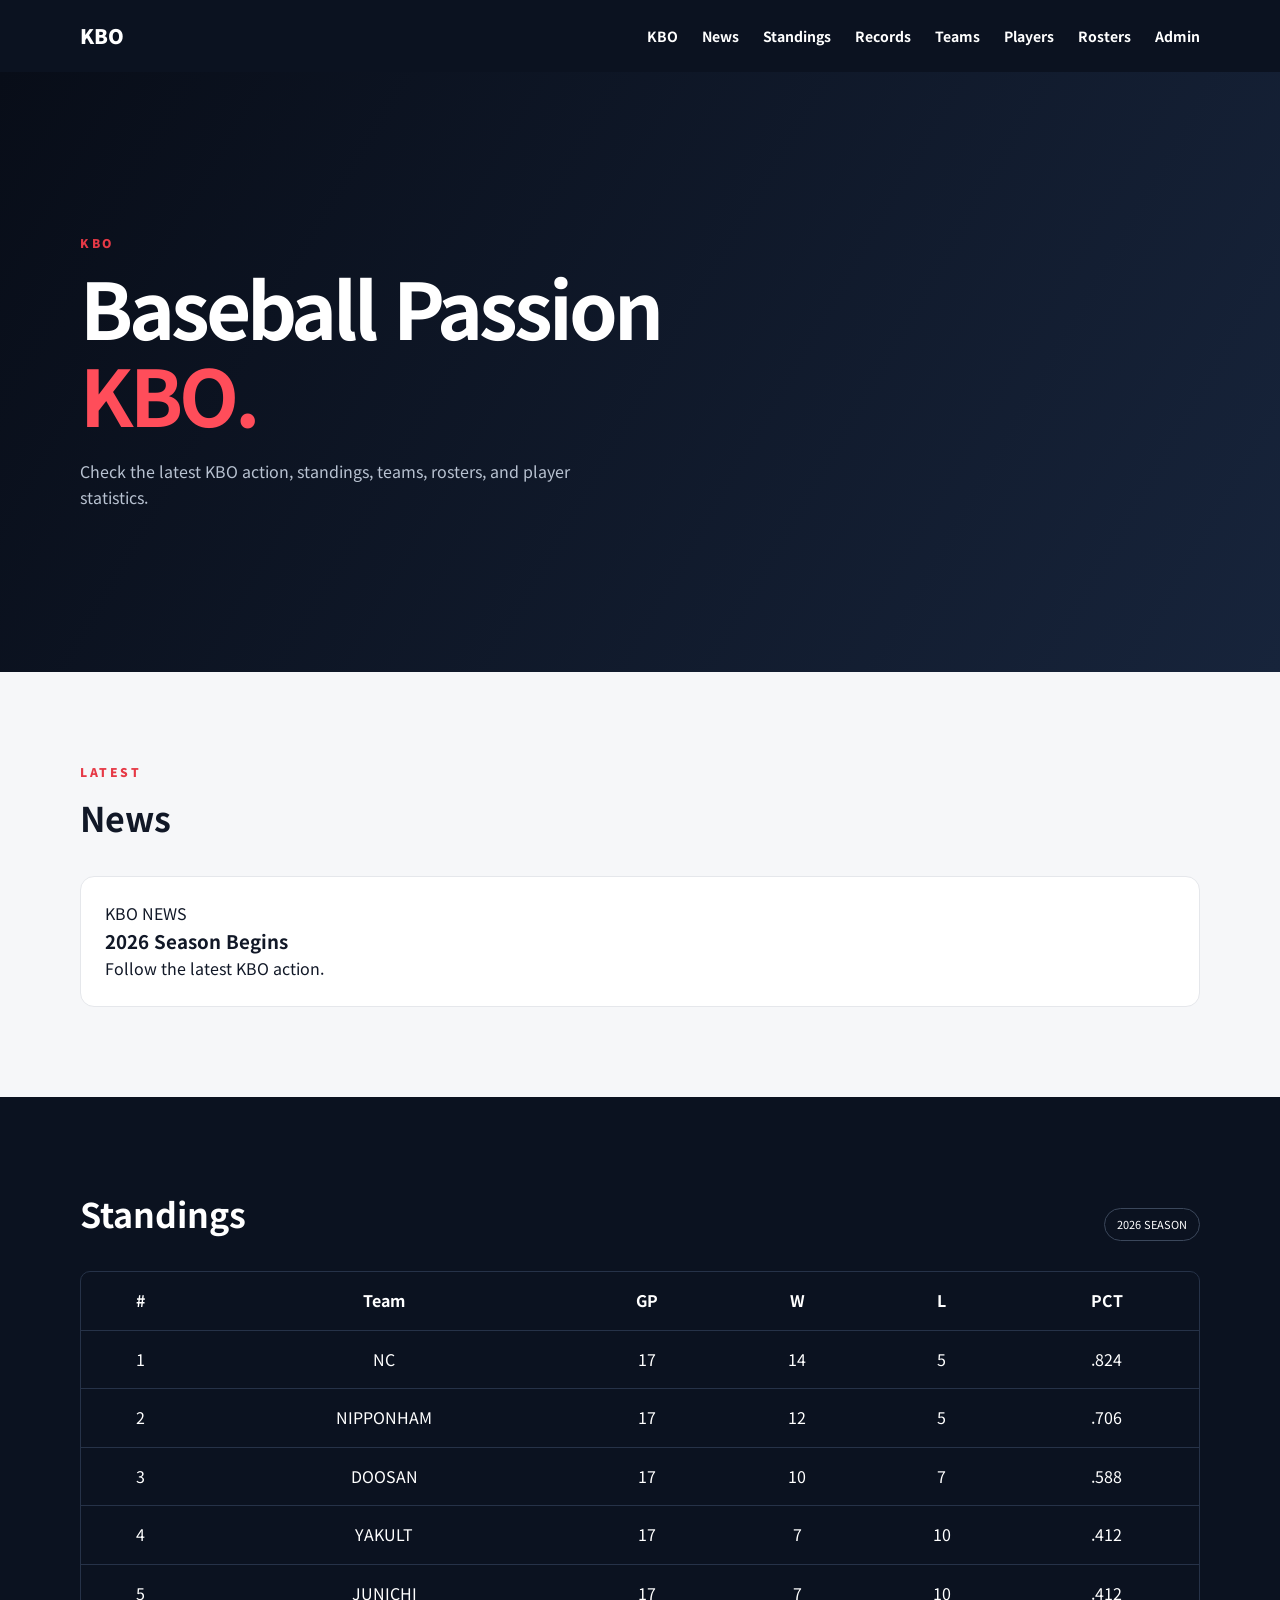
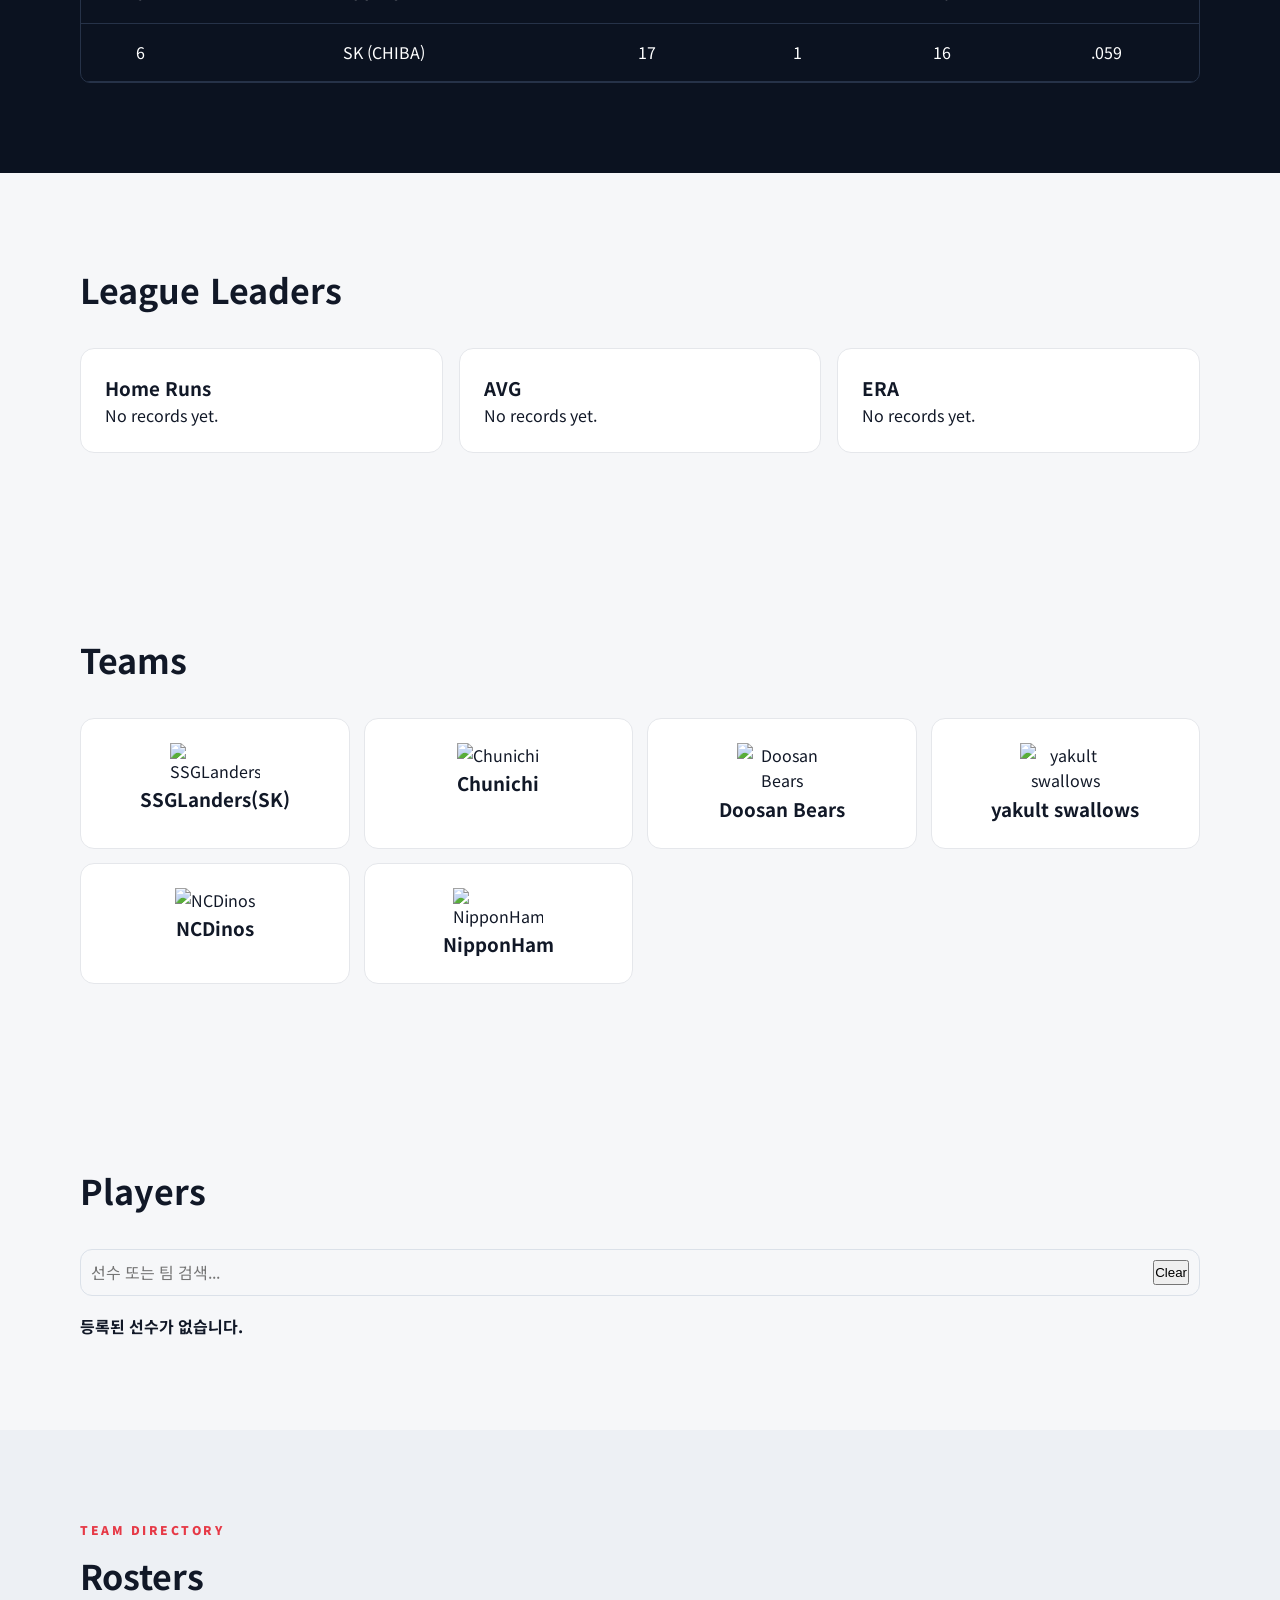
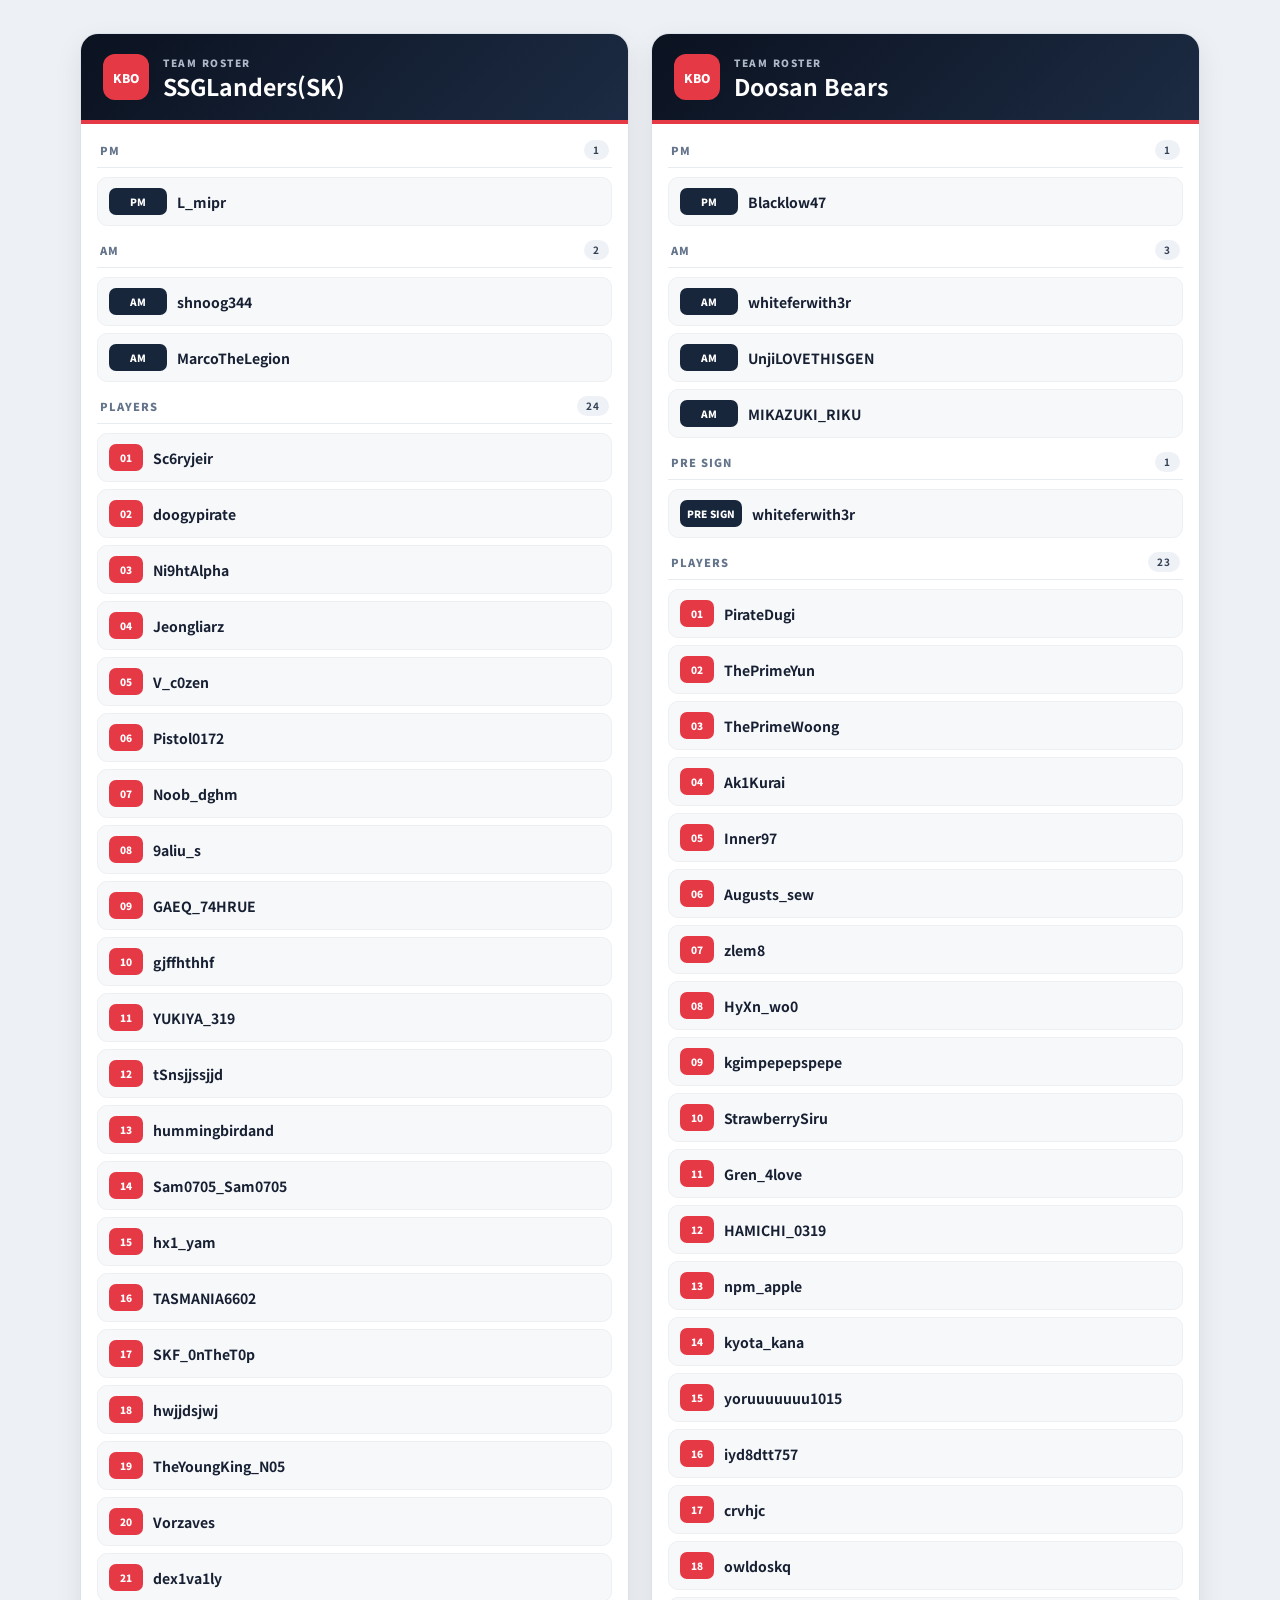
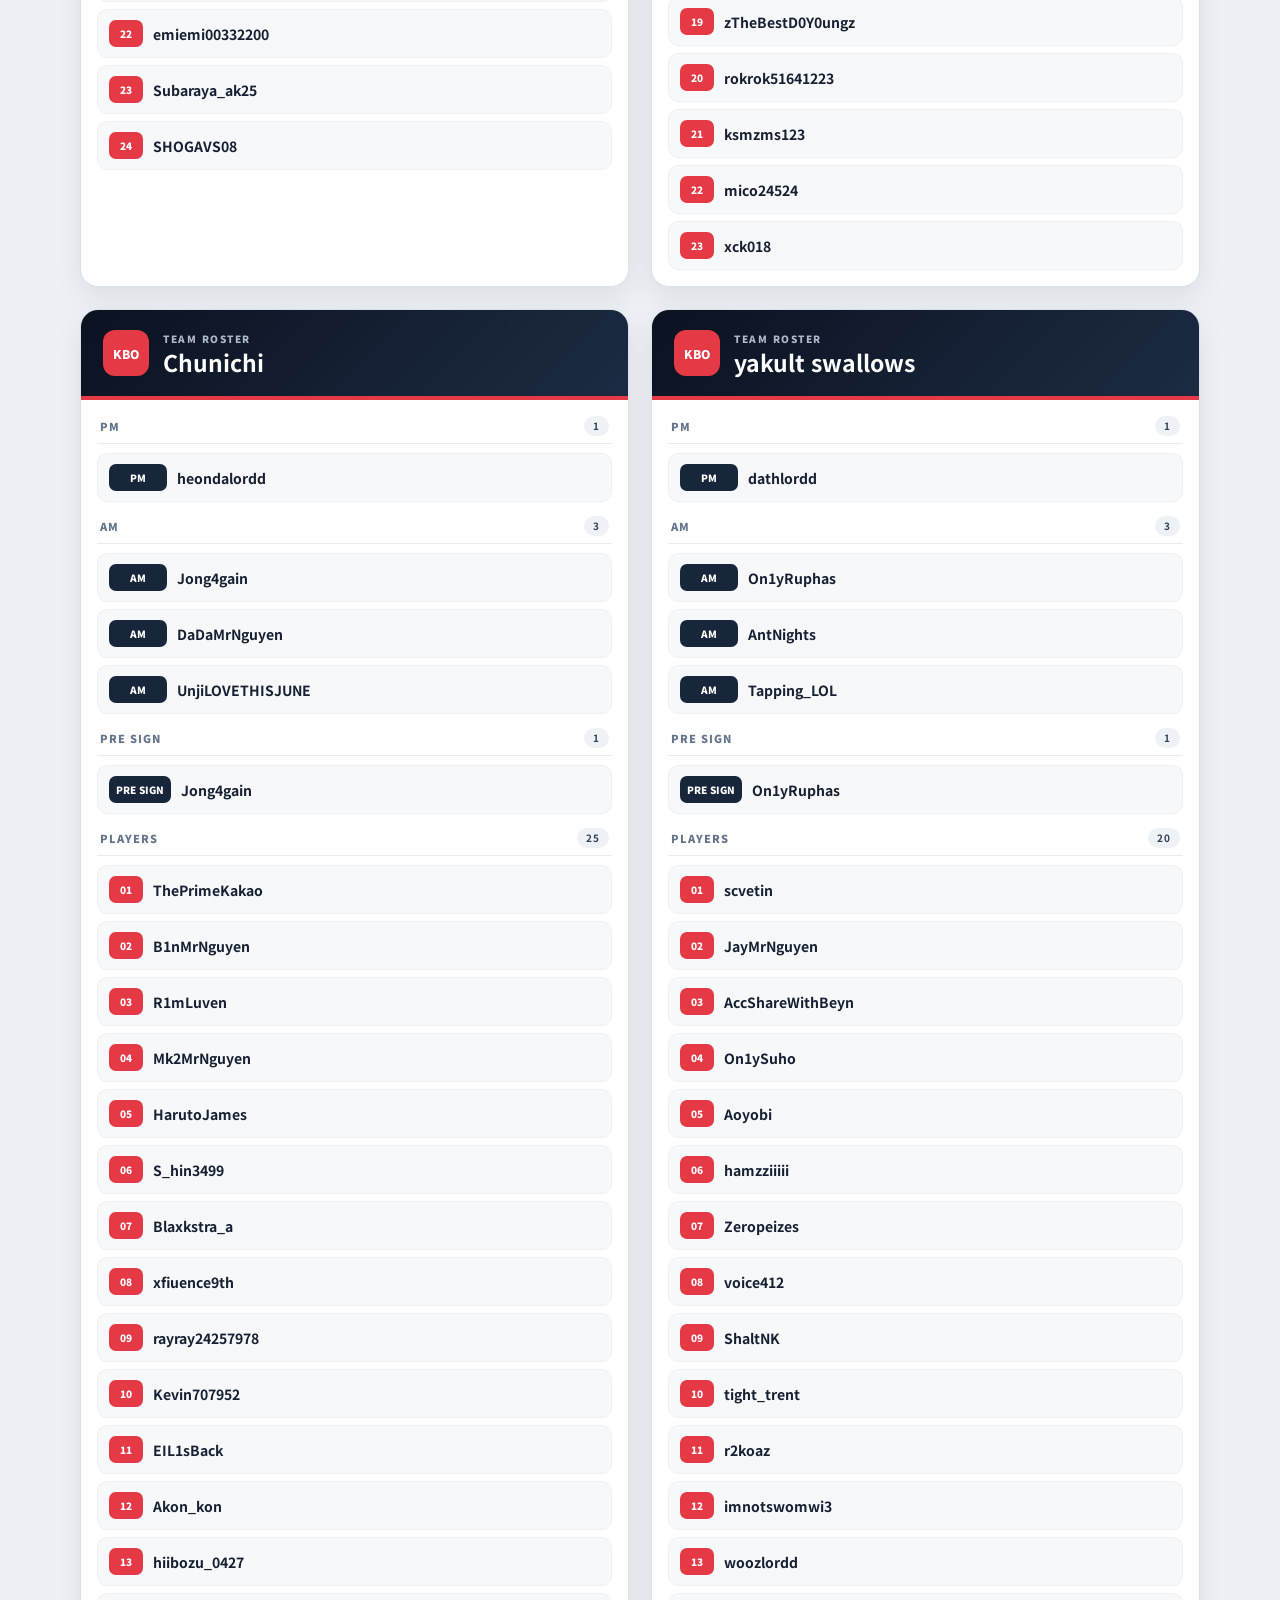
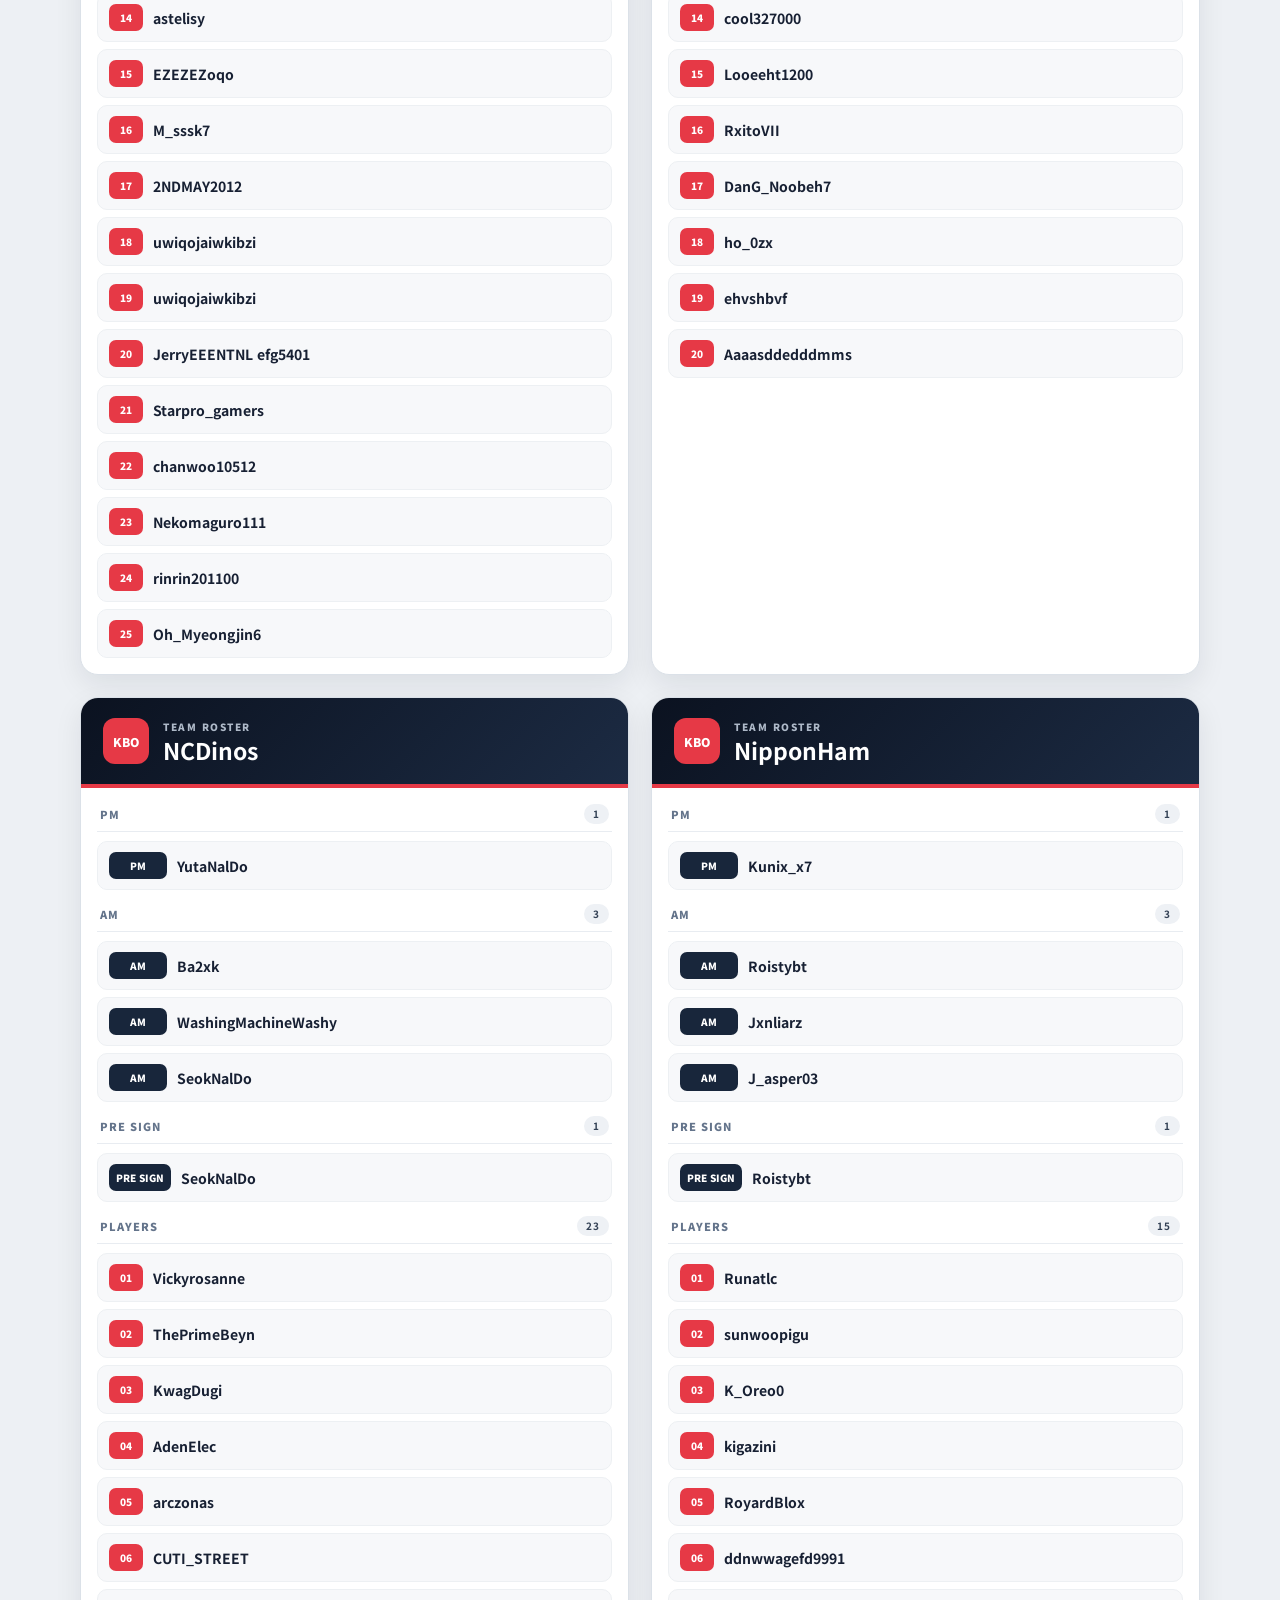
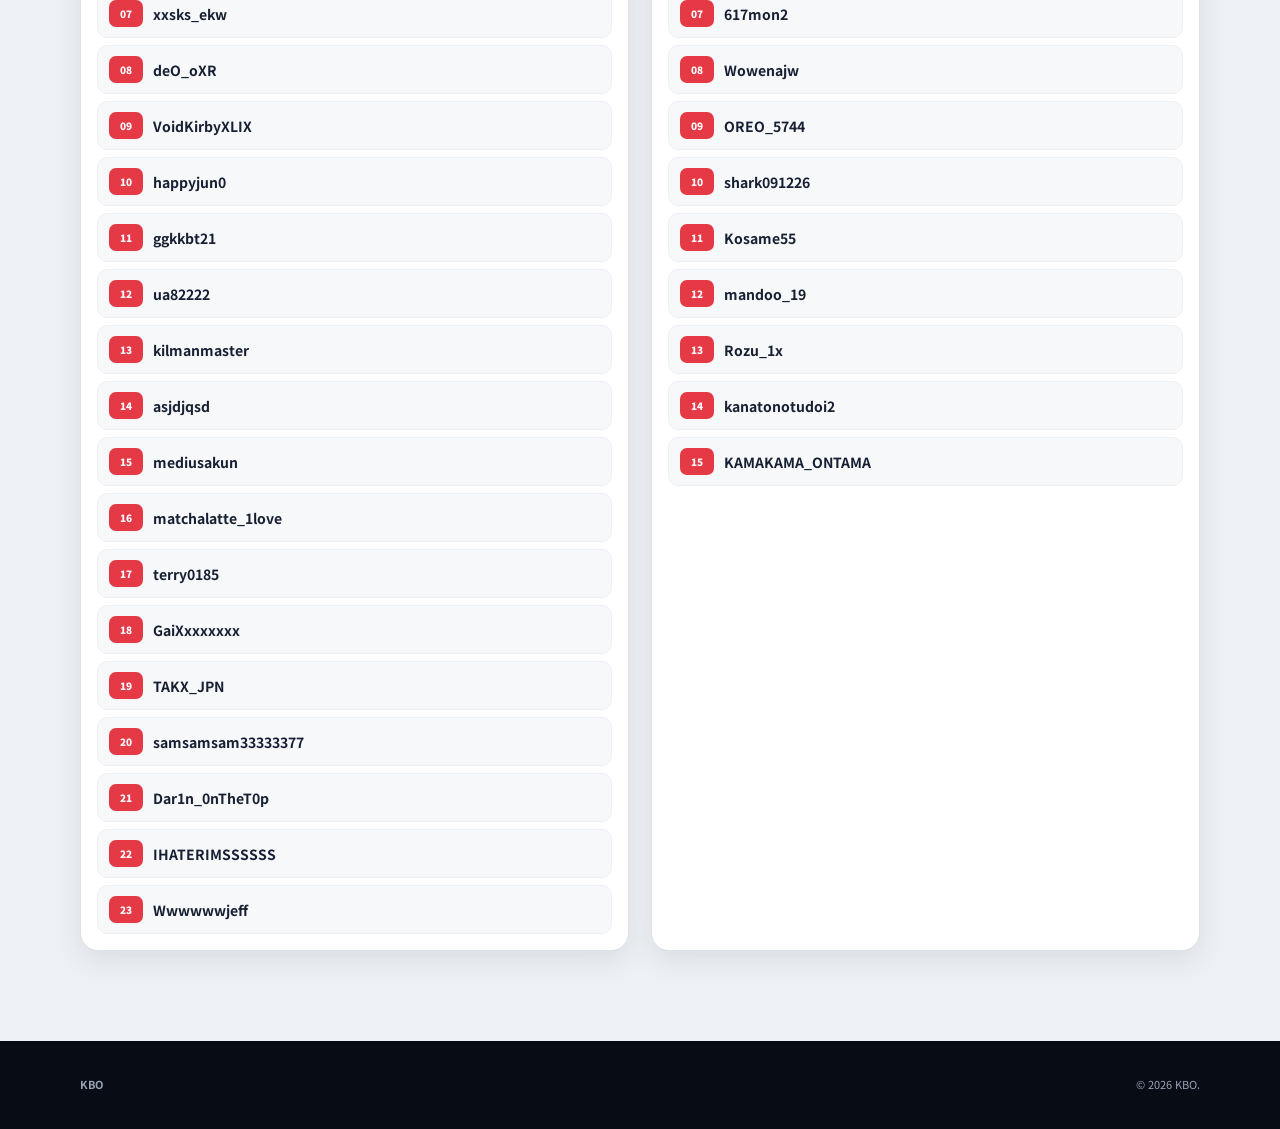
==== commit 6a14d9ff: "Refresh KBO player search script version" ====
--- a/index.html
+++ b/index.html
@@ -1 +1 @@
-<!DOCTYPE html><html lang="ko"><head><meta charset="UTF-8"><meta name="viewport" content="width=device-width,initial-scale=1.0"><meta name="description" content="KBO official website"><title>KBO</title><link rel="stylesheet" href="styles.css?v=8"></head><body><header class="site-header"><div class="container nav-wrap"><a class="logo" href="#home">KBO</a><button class="menu-toggle" aria-label="Open menu">☰</button><nav class="nav"><a href="index.html">KBO</a><a href="#news">News</a><a href="#standings">Standings</a><a href="#records">Records</a><a href="#teams">Teams</a><a href="#players">Players</a><a href="#rosters">Rosters</a><a href="admin.html">Admin</a></nav></div></header><main id="home"><section class="hero"><div class="container hero-content"><p class="eyebrow">KBO</p><h1>Baseball Passion<br><span>KBO.</span></h1><p class="hero-copy">Check the latest KBO action, standings, teams, rosters, and player statistics.</p></div></section><section id="news" class="section"><div class="container"><div class="section-heading"><div><p class="eyebrow">LATEST</p><h2>News</h2></div></div><div class="news-grid"><article class="news-card featured"><span class="tag">KBO NEWS</span><h3>2026 Season Begins</h3><p>Follow the latest KBO action.</p></article></div></div></section><section id="standings" class="section section-dark"><div class="container"><div class="section-heading light"><h2>Standings</h2><span class="season-badge">2026 SEASON</span></div><div class="table-wrap"><table><thead><tr><th>#</th><th>Team</th><th>GP</th><th>W</th><th>L</th><th>PCT</th></tr></thead><tbody id="standings-body"></tbody></table></div></div></section><section id="records" class="section records-section"><div class="container"><div class="section-heading"><h2>League Leaders</h2></div><div class="record-grid"><div class="record-card"><h3>Home Runs</h3><div id="home-run-leaders" class="leader-list"></div></div><div class="record-card"><h3>AVG</h3><div id="batting-average-leaders" class="leader-list"></div></div><div class="record-card"><h3>ERA</h3><div id="era-leaders" class="leader-list"></div></div></div></div></section><section id="teams" class="section teams-section"><div class="container"><div class="section-heading"><h2>Teams</h2></div><div id="teams-grid" class="teams-grid"></div></div></section><section id="players" class="section players-section"><div class="container"><div class="section-heading"><h2>Players</h2></div><div class="player-search"><input id="player-search-input" type="search" placeholder="Search player..."><button id="player-search-clear" type="button">Clear</button></div><div id="player-results" class="player-results"></div></div></section><section id="rosters" class="section roster-section"><div class="container"><div class="section-heading"><div><p class="eyebrow">TEAM DIRECTORY</p><h2>Rosters</h2></div></div><div id="rosters-grid" class="rosters-grid"></div></div></section></main><footer class="footer"><div class="container footer-wrap"><strong>KBO</strong><p>© <span id="year"></span> KBO.</p></div></footer><script src="player-stats.js?v=8"></script><script src="script.js?v=8"></script></body></html>+<!DOCTYPE html><html lang="ko"><head><meta charset="UTF-8"><meta name="viewport" content="width=device-width,initial-scale=1.0"><meta name="description" content="KBO official website"><title>KBO</title><link rel="stylesheet" href="styles.css?v=8"></head><body><header class="site-header"><div class="container nav-wrap"><a class="logo" href="#home">KBO</a><button class="menu-toggle" aria-label="Open menu">☰</button><nav class="nav"><a href="index.html">KBO</a><a href="#news">News</a><a href="#standings">Standings</a><a href="#records">Records</a><a href="#teams">Teams</a><a href="#players">Players</a><a href="#rosters">Rosters</a><a href="admin.html">Admin</a></nav></div></header><main id="home"><section class="hero"><div class="container hero-content"><p class="eyebrow">KBO</p><h1>Baseball Passion<br><span>KBO.</span></h1><p class="hero-copy">Check the latest KBO action, standings, teams, rosters, and player statistics.</p></div></section><section id="news" class="section"><div class="container"><div class="section-heading"><div><p class="eyebrow">LATEST</p><h2>News</h2></div></div><div class="news-grid"><article class="news-card featured"><span class="tag">KBO NEWS</span><h3>2026 Season Begins</h3><p>Follow the latest KBO action.</p></article></div></div></section><section id="standings" class="section section-dark"><div class="container"><div class="section-heading light"><h2>Standings</h2><span class="season-badge">2026 SEASON</span></div><div class="table-wrap"><table><thead><tr><th>#</th><th>Team</th><th>GP</th><th>W</th><th>L</th><th>PCT</th></tr></thead><tbody id="standings-body"></tbody></table></div></div></section><section id="records" class="section records-section"><div class="container"><div class="section-heading"><h2>League Leaders</h2></div><div class="record-grid"><div class="record-card"><h3>Home Runs</h3><div id="home-run-leaders" class="leader-list"></div></div><div class="record-card"><h3>AVG</h3><div id="batting-average-leaders" class="leader-list"></div></div><div class="record-card"><h3>ERA</h3><div id="era-leaders" class="leader-list"></div></div></div></div></section><section id="teams" class="section teams-section"><div class="container"><div class="section-heading"><h2>Teams</h2></div><div id="teams-grid" class="teams-grid"></div></div></section><section id="players" class="section players-section"><div class="container"><div class="section-heading"><h2>Players</h2></div><div class="player-search"><input id="player-search-input" type="search" placeholder="선수 또는 팀 검색..."><button id="player-search-clear" type="button">Clear</button></div><div id="player-results" class="player-results"></div></div></section><section id="rosters" class="section roster-section"><div class="container"><div class="section-heading"><div><p class="eyebrow">TEAM DIRECTORY</p><h2>Rosters</h2></div></div><div id="rosters-grid" class="rosters-grid"></div></div></section></main><footer class="footer"><div class="container footer-wrap"><strong>KBO</strong><p>© <span id="year"></span> KBO.</p></div></footer><script src="player-stats.js?v=9"></script><script src="script.js?v=9"></script></body></html>
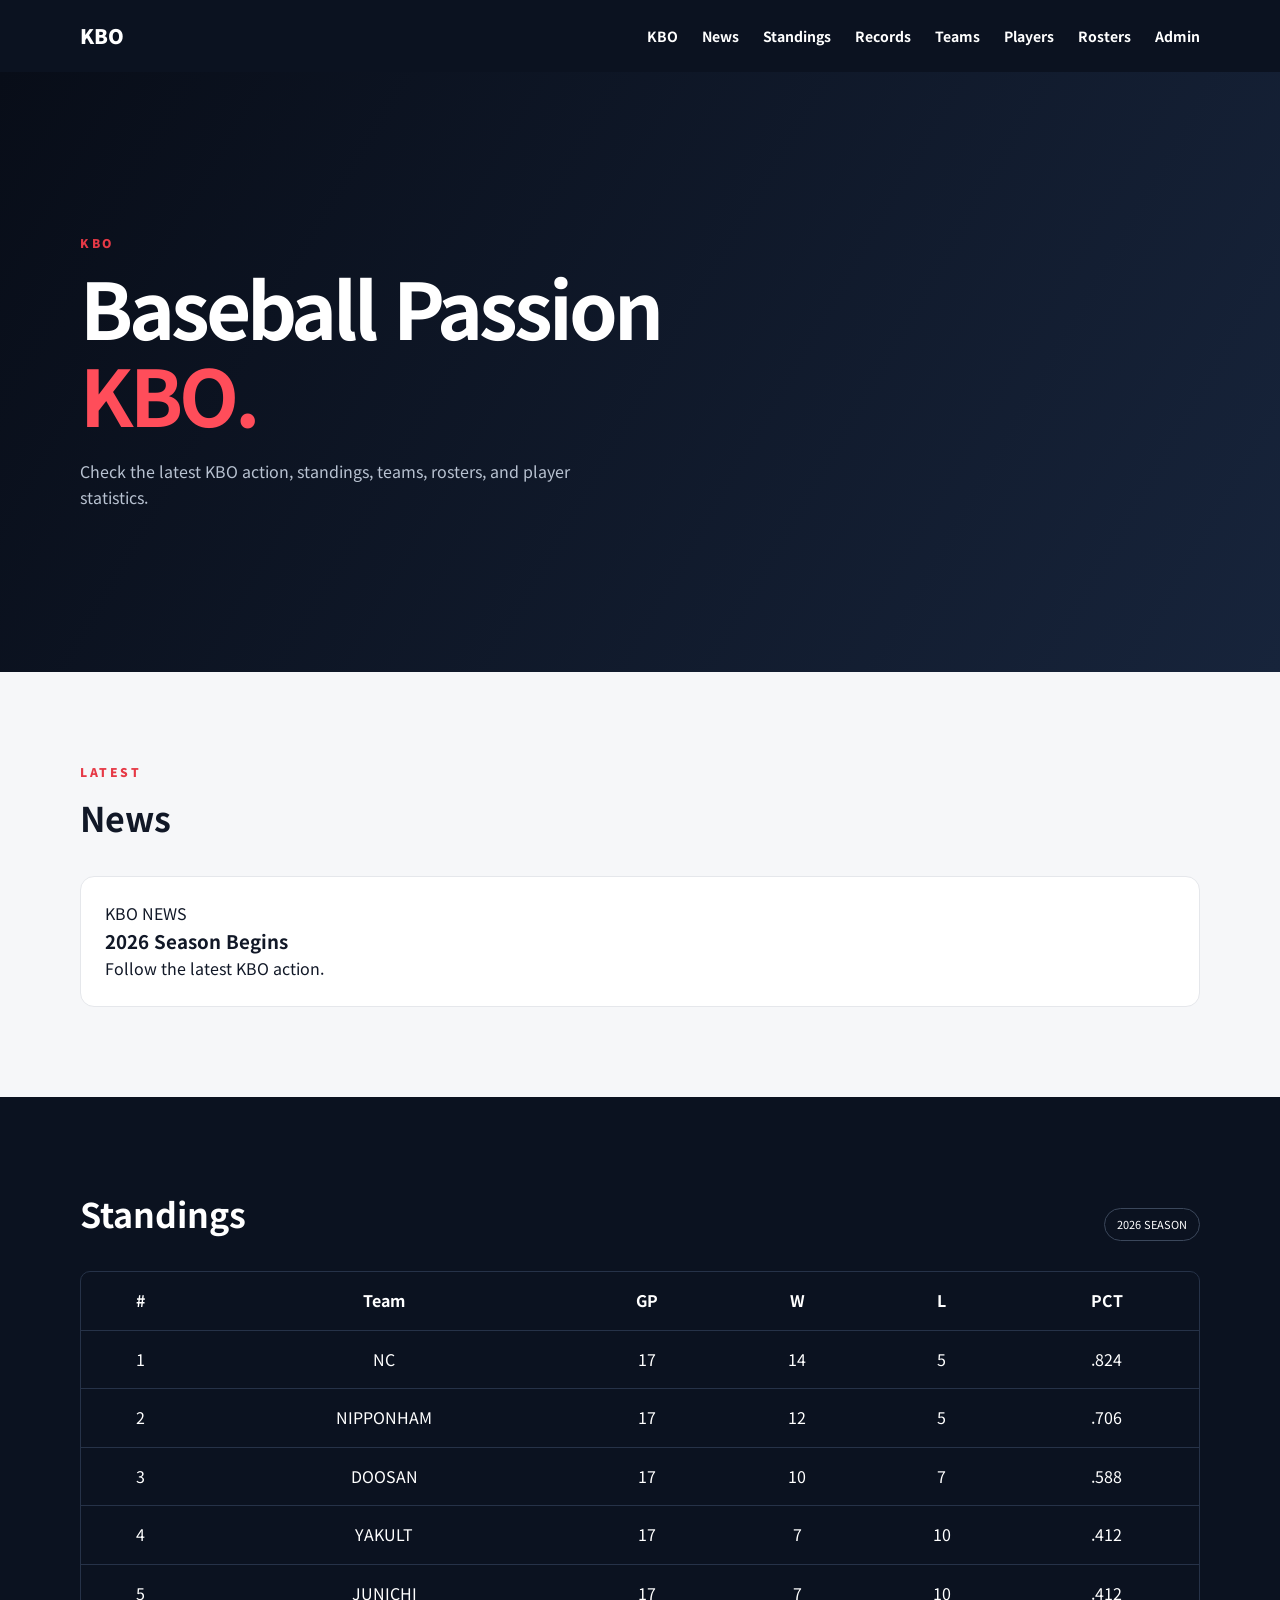
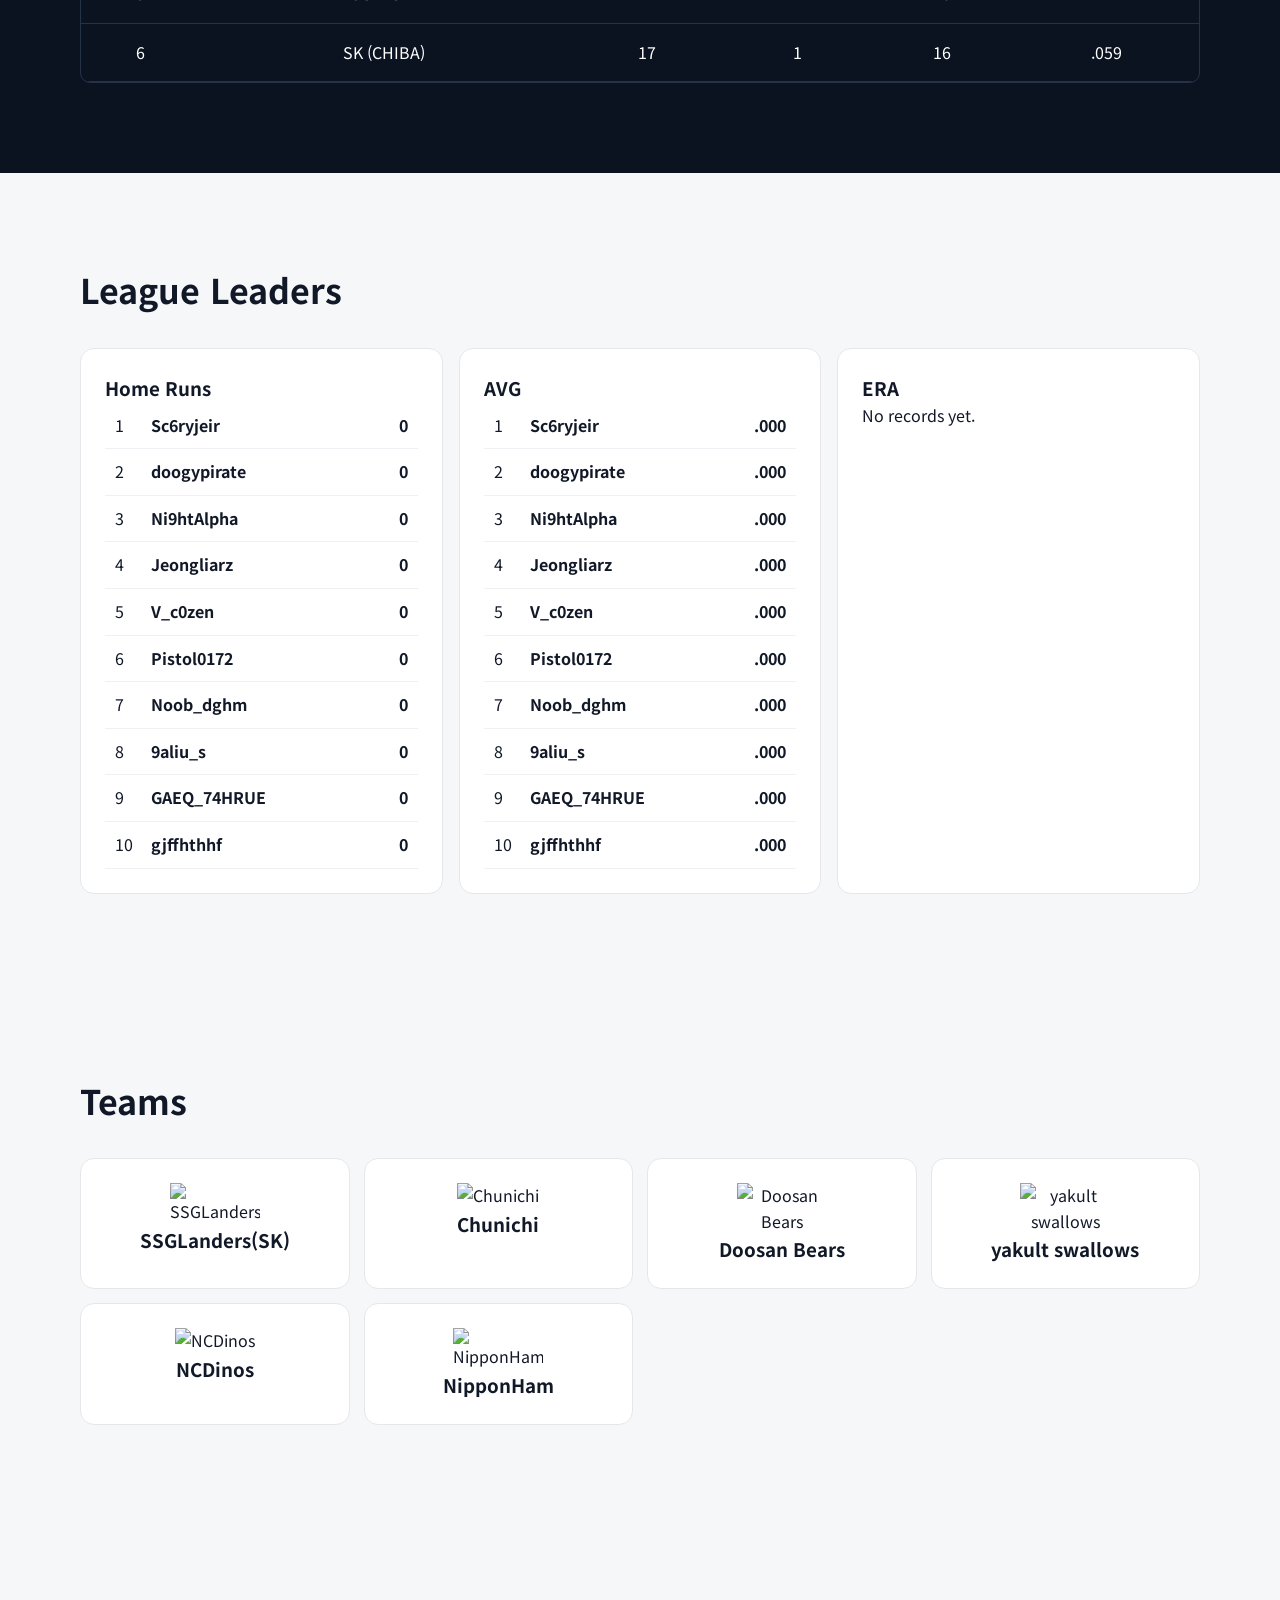
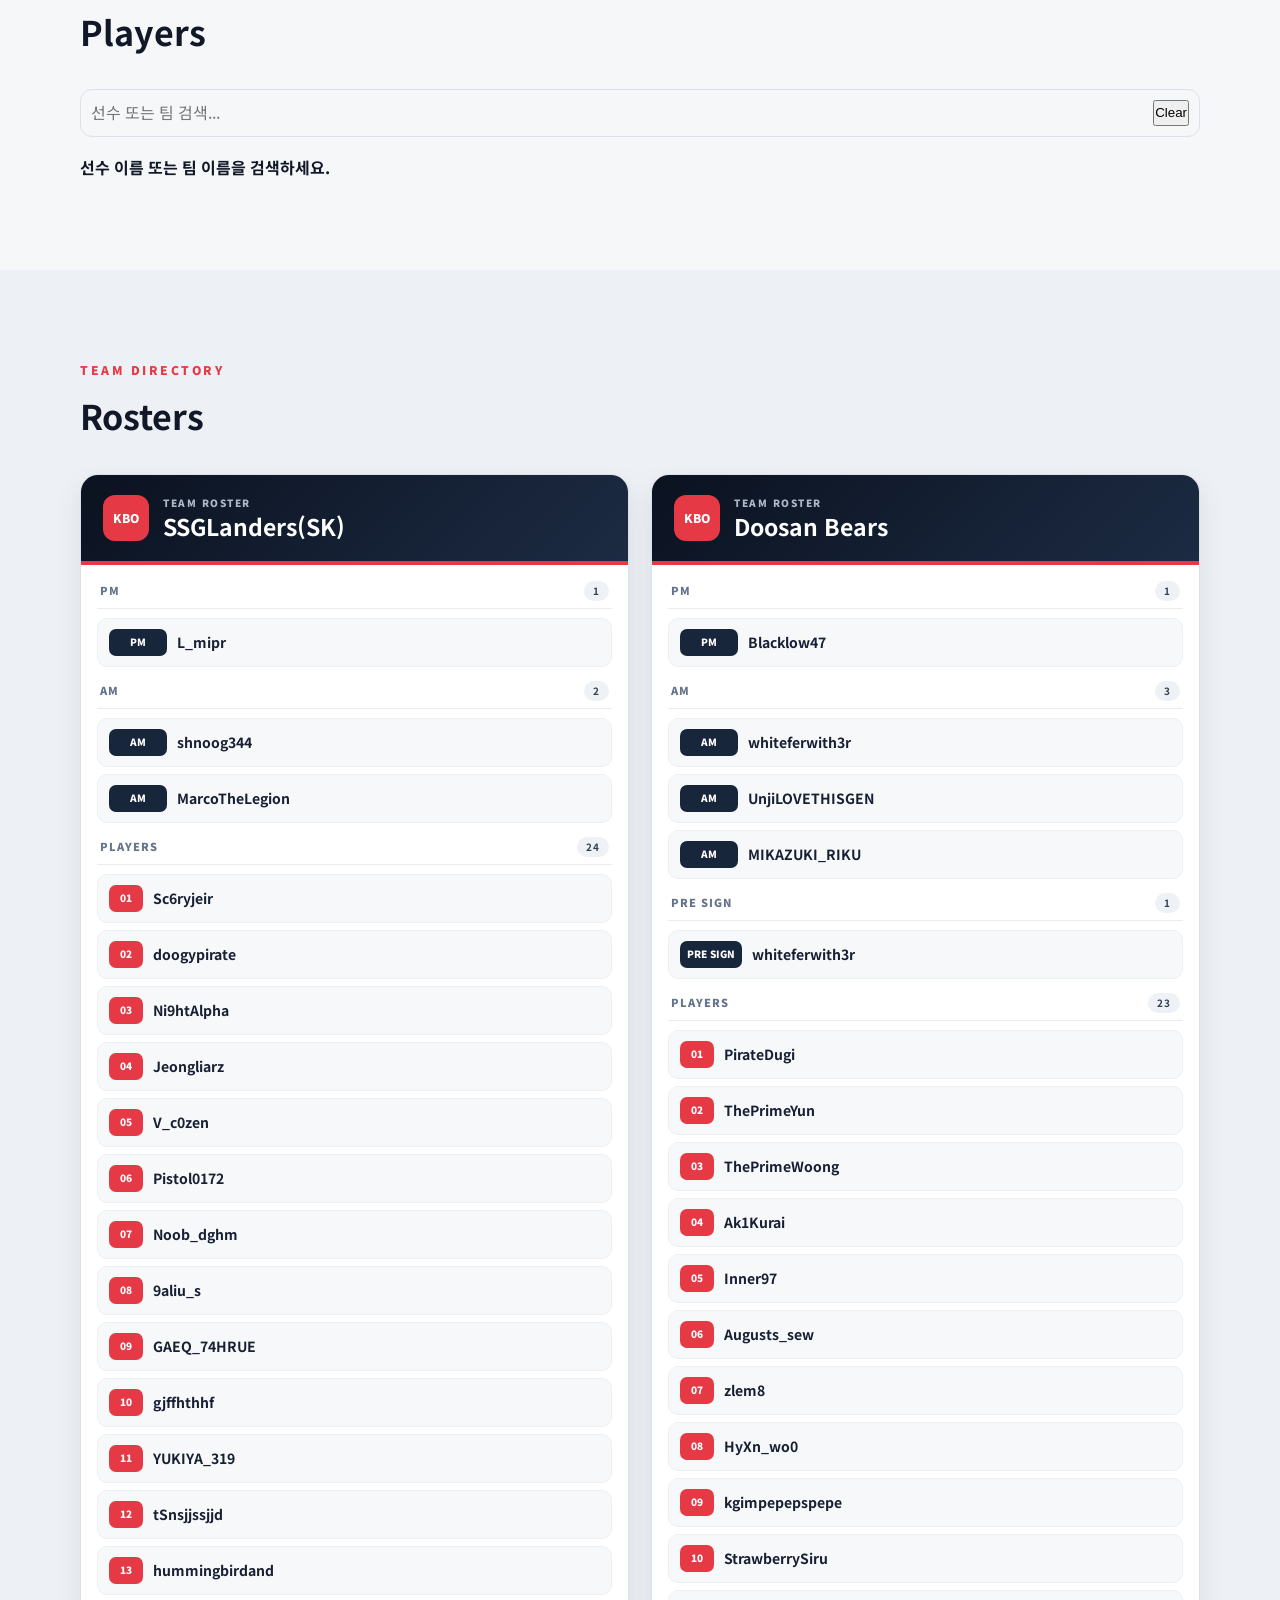
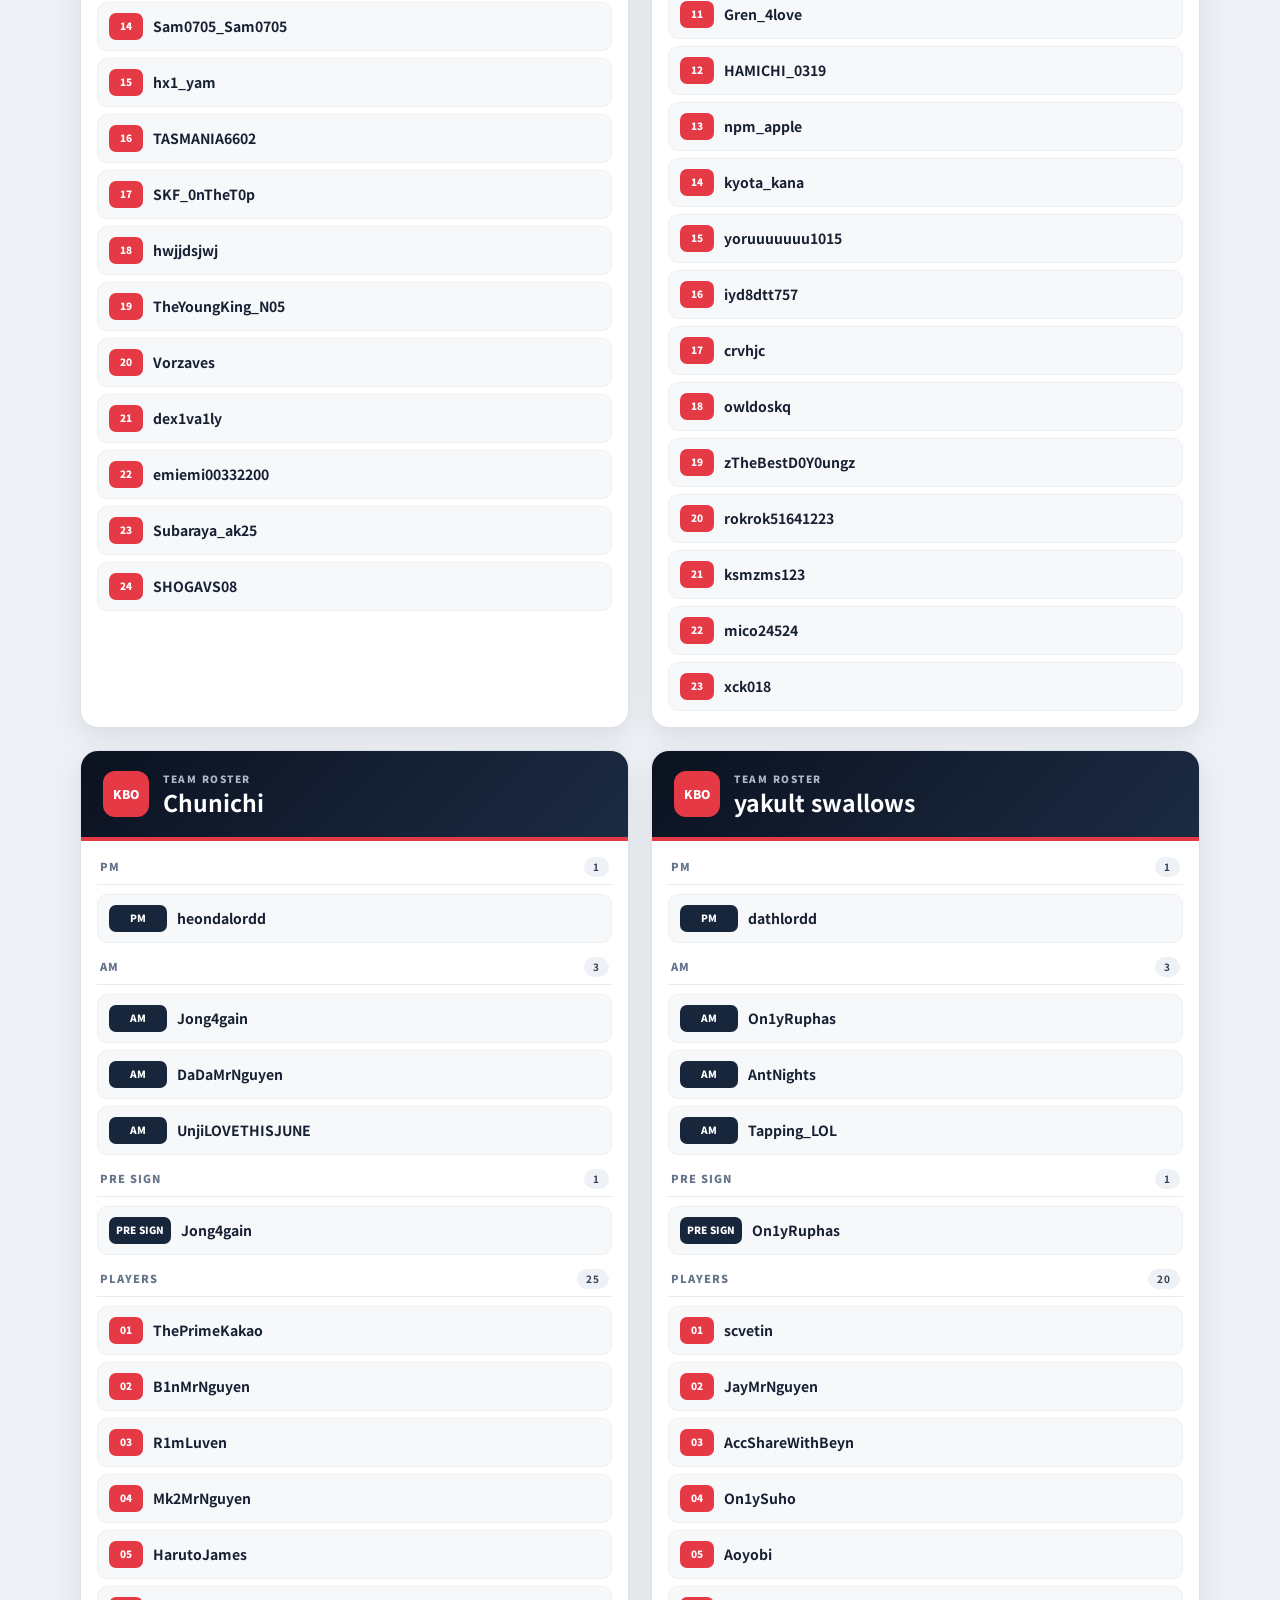
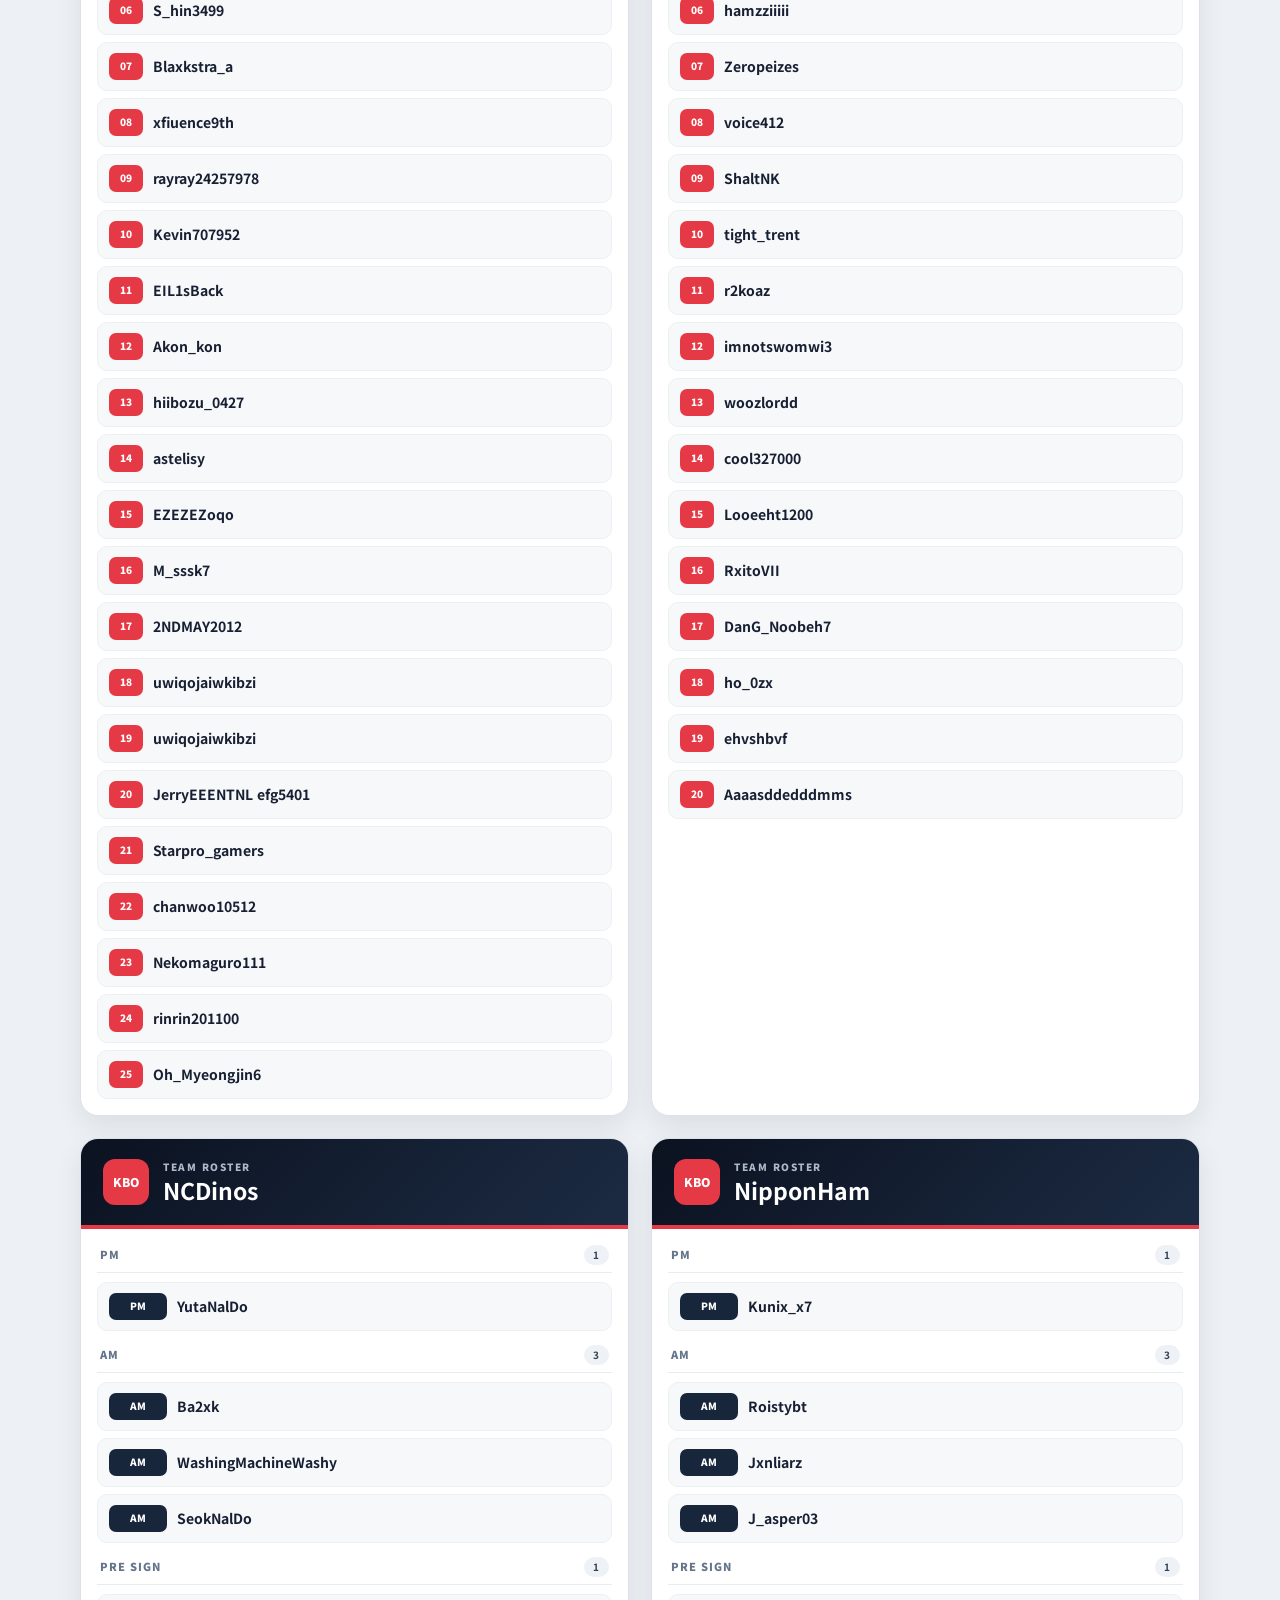
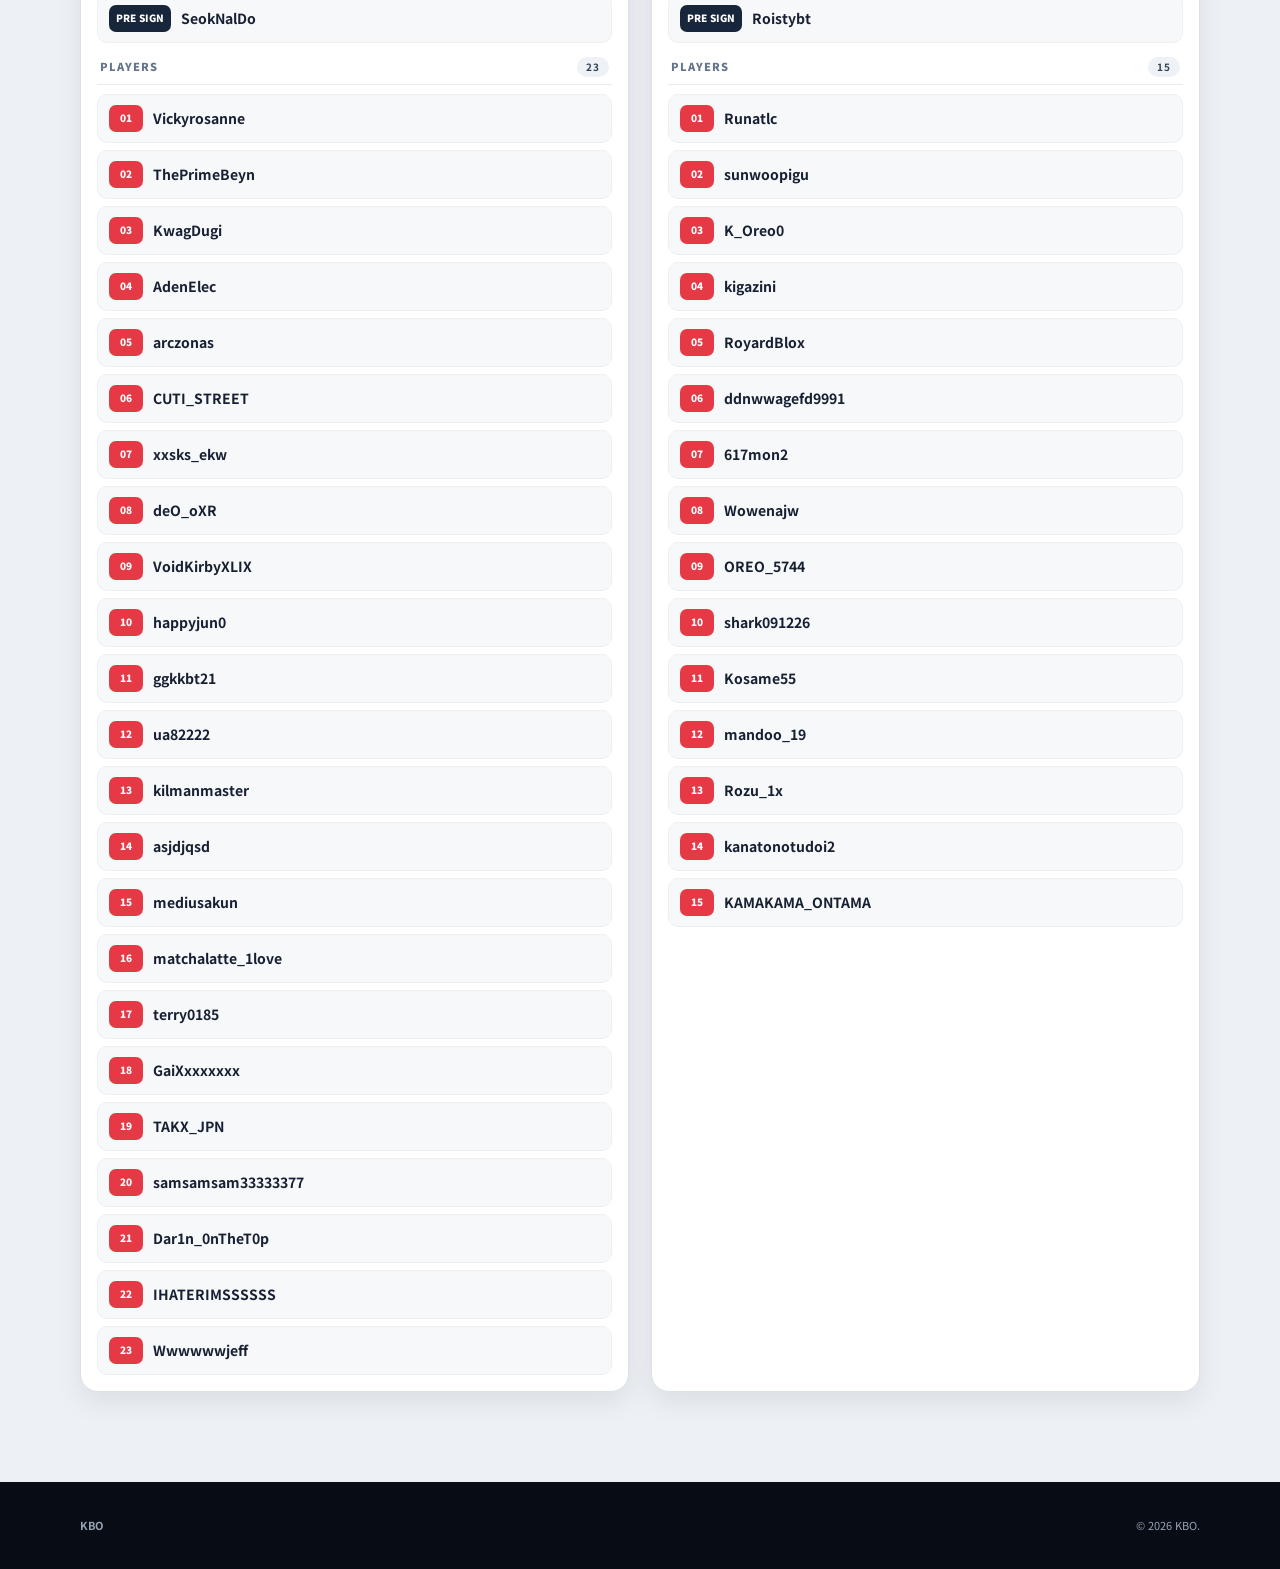
==== commit 6a7aa7d4: "Force latest player search script cache version" ====
--- a/index.html
+++ b/index.html
@@ -1 +1 @@
-<!DOCTYPE html><html lang="ko"><head><meta charset="UTF-8"><meta name="viewport" content="width=device-width,initial-scale=1.0"><meta name="description" content="KBO official website"><title>KBO</title><link rel="stylesheet" href="styles.css?v=8"></head><body><header class="site-header"><div class="container nav-wrap"><a class="logo" href="#home">KBO</a><button class="menu-toggle" aria-label="Open menu">☰</button><nav class="nav"><a href="index.html">KBO</a><a href="#news">News</a><a href="#standings">Standings</a><a href="#records">Records</a><a href="#teams">Teams</a><a href="#players">Players</a><a href="#rosters">Rosters</a><a href="admin.html">Admin</a></nav></div></header><main id="home"><section class="hero"><div class="container hero-content"><p class="eyebrow">KBO</p><h1>Baseball Passion<br><span>KBO.</span></h1><p class="hero-copy">Check the latest KBO action, standings, teams, rosters, and player statistics.</p></div></section><section id="news" class="section"><div class="container"><div class="section-heading"><div><p class="eyebrow">LATEST</p><h2>News</h2></div></div><div class="news-grid"><article class="news-card featured"><span class="tag">KBO NEWS</span><h3>2026 Season Begins</h3><p>Follow the latest KBO action.</p></article></div></div></section><section id="standings" class="section section-dark"><div class="container"><div class="section-heading light"><h2>Standings</h2><span class="season-badge">2026 SEASON</span></div><div class="table-wrap"><table><thead><tr><th>#</th><th>Team</th><th>GP</th><th>W</th><th>L</th><th>PCT</th></tr></thead><tbody id="standings-body"></tbody></table></div></div></section><section id="records" class="section records-section"><div class="container"><div class="section-heading"><h2>League Leaders</h2></div><div class="record-grid"><div class="record-card"><h3>Home Runs</h3><div id="home-run-leaders" class="leader-list"></div></div><div class="record-card"><h3>AVG</h3><div id="batting-average-leaders" class="leader-list"></div></div><div class="record-card"><h3>ERA</h3><div id="era-leaders" class="leader-list"></div></div></div></div></section><section id="teams" class="section teams-section"><div class="container"><div class="section-heading"><h2>Teams</h2></div><div id="teams-grid" class="teams-grid"></div></div></section><section id="players" class="section players-section"><div class="container"><div class="section-heading"><h2>Players</h2></div><div class="player-search"><input id="player-search-input" type="search" placeholder="선수 또는 팀 검색..."><button id="player-search-clear" type="button">Clear</button></div><div id="player-results" class="player-results"></div></div></section><section id="rosters" class="section roster-section"><div class="container"><div class="section-heading"><div><p class="eyebrow">TEAM DIRECTORY</p><h2>Rosters</h2></div></div><div id="rosters-grid" class="rosters-grid"></div></div></section></main><footer class="footer"><div class="container footer-wrap"><strong>KBO</strong><p>© <span id="year"></span> KBO.</p></div></footer><script src="player-stats.js?v=9"></script><script src="script.js?v=9"></script></body></html>+<!DOCTYPE html><html lang="ko"><head><meta charset="UTF-8"><meta name="viewport" content="width=device-width,initial-scale=1.0"><meta name="description" content="KBO official website"><title>KBO</title><link rel="stylesheet" href="styles.css?v=10"></head><body><header class="site-header"><div class="container nav-wrap"><a class="logo" href="#home">KBO</a><button class="menu-toggle" aria-label="Open menu">☰</button><nav class="nav"><a href="index.html">KBO</a><a href="#news">News</a><a href="#standings">Standings</a><a href="#records">Records</a><a href="#teams">Teams</a><a href="#players">Players</a><a href="#rosters">Rosters</a><a href="admin.html">Admin</a></nav></div></header><main id="home"><section class="hero"><div class="container hero-content"><p class="eyebrow">KBO</p><h1>Baseball Passion<br><span>KBO.</span></h1><p class="hero-copy">Check the latest KBO action, standings, teams, rosters, and player statistics.</p></div></section><section id="news" class="section"><div class="container"><div class="section-heading"><div><p class="eyebrow">LATEST</p><h2>News</h2></div></div><div class="news-grid"><article class="news-card featured"><span class="tag">KBO NEWS</span><h3>2026 Season Begins</h3><p>Follow the latest KBO action.</p></article></div></div></section><section id="standings" class="section section-dark"><div class="container"><div class="section-heading light"><h2>Standings</h2><span class="season-badge">2026 SEASON</span></div><div class="table-wrap"><table><thead><tr><th>#</th><th>Team</th><th>GP</th><th>W</th><th>L</th><th>PCT</th></tr></thead><tbody id="standings-body"></tbody></table></div></div></section><section id="records" class="section records-section"><div class="container"><div class="section-heading"><h2>League Leaders</h2></div><div class="record-grid"><div class="record-card"><h3>Home Runs</h3><div id="home-run-leaders" class="leader-list"></div></div><div class="record-card"><h3>AVG</h3><div id="batting-average-leaders" class="leader-list"></div></div><div class="record-card"><h3>ERA</h3><div id="era-leaders" class="leader-list"></div></div></div></div></section><section id="teams" class="section teams-section"><div class="container"><div class="section-heading"><h2>Teams</h2></div><div id="teams-grid" class="teams-grid"></div></div></section><section id="players" class="section players-section"><div class="container"><div class="section-heading"><h2>Players</h2></div><div class="player-search"><input id="player-search-input" type="search" placeholder="선수 또는 팀 검색..."><button id="player-search-clear" type="button">Clear</button></div><div id="player-results" class="player-results"></div></div></section><section id="rosters" class="section roster-section"><div class="container"><div class="section-heading"><div><p class="eyebrow">TEAM DIRECTORY</p><h2>Rosters</h2></div></div><div id="rosters-grid" class="rosters-grid"></div></div></section></main><footer class="footer"><div class="container footer-wrap"><strong>KBO</strong><p>© <span id="year"></span> KBO.</p></div></footer><script src="player-stats.js?v=10"></script><script src="script.js?v=10"></script></body></html>
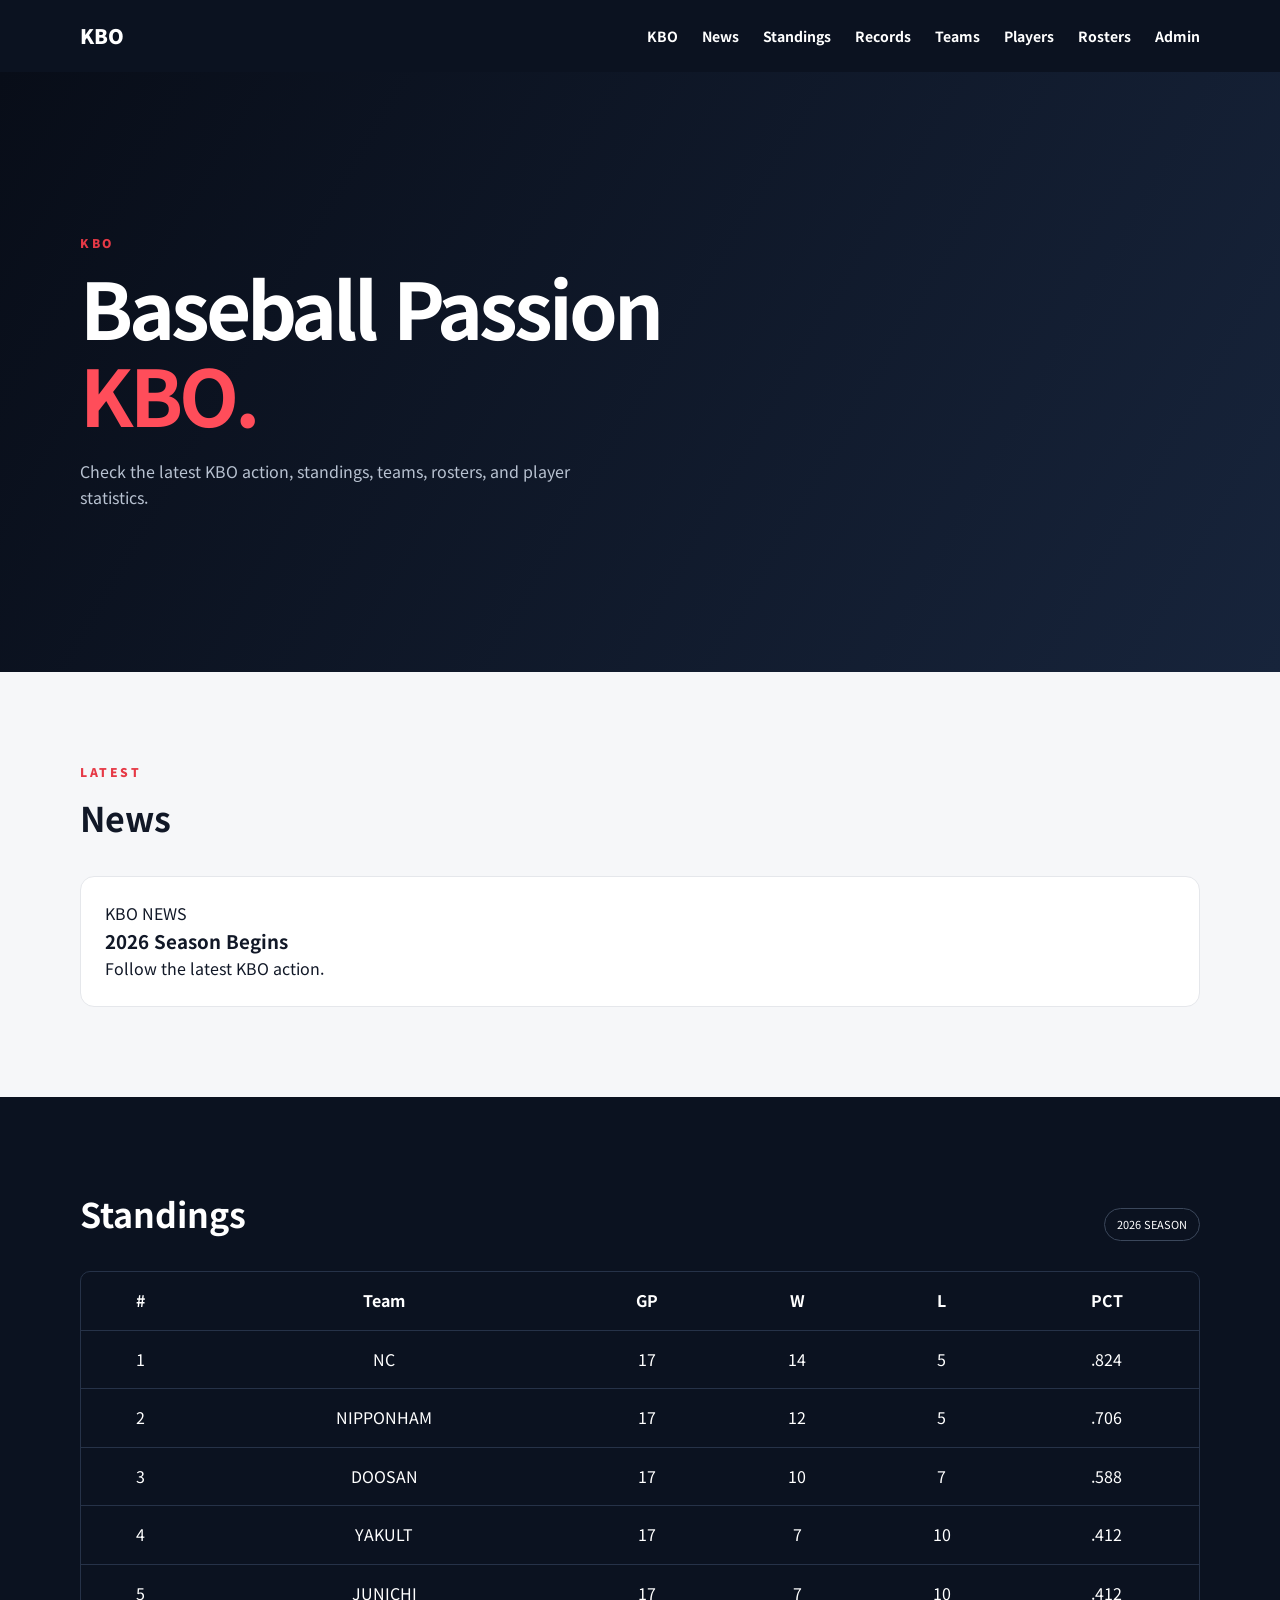
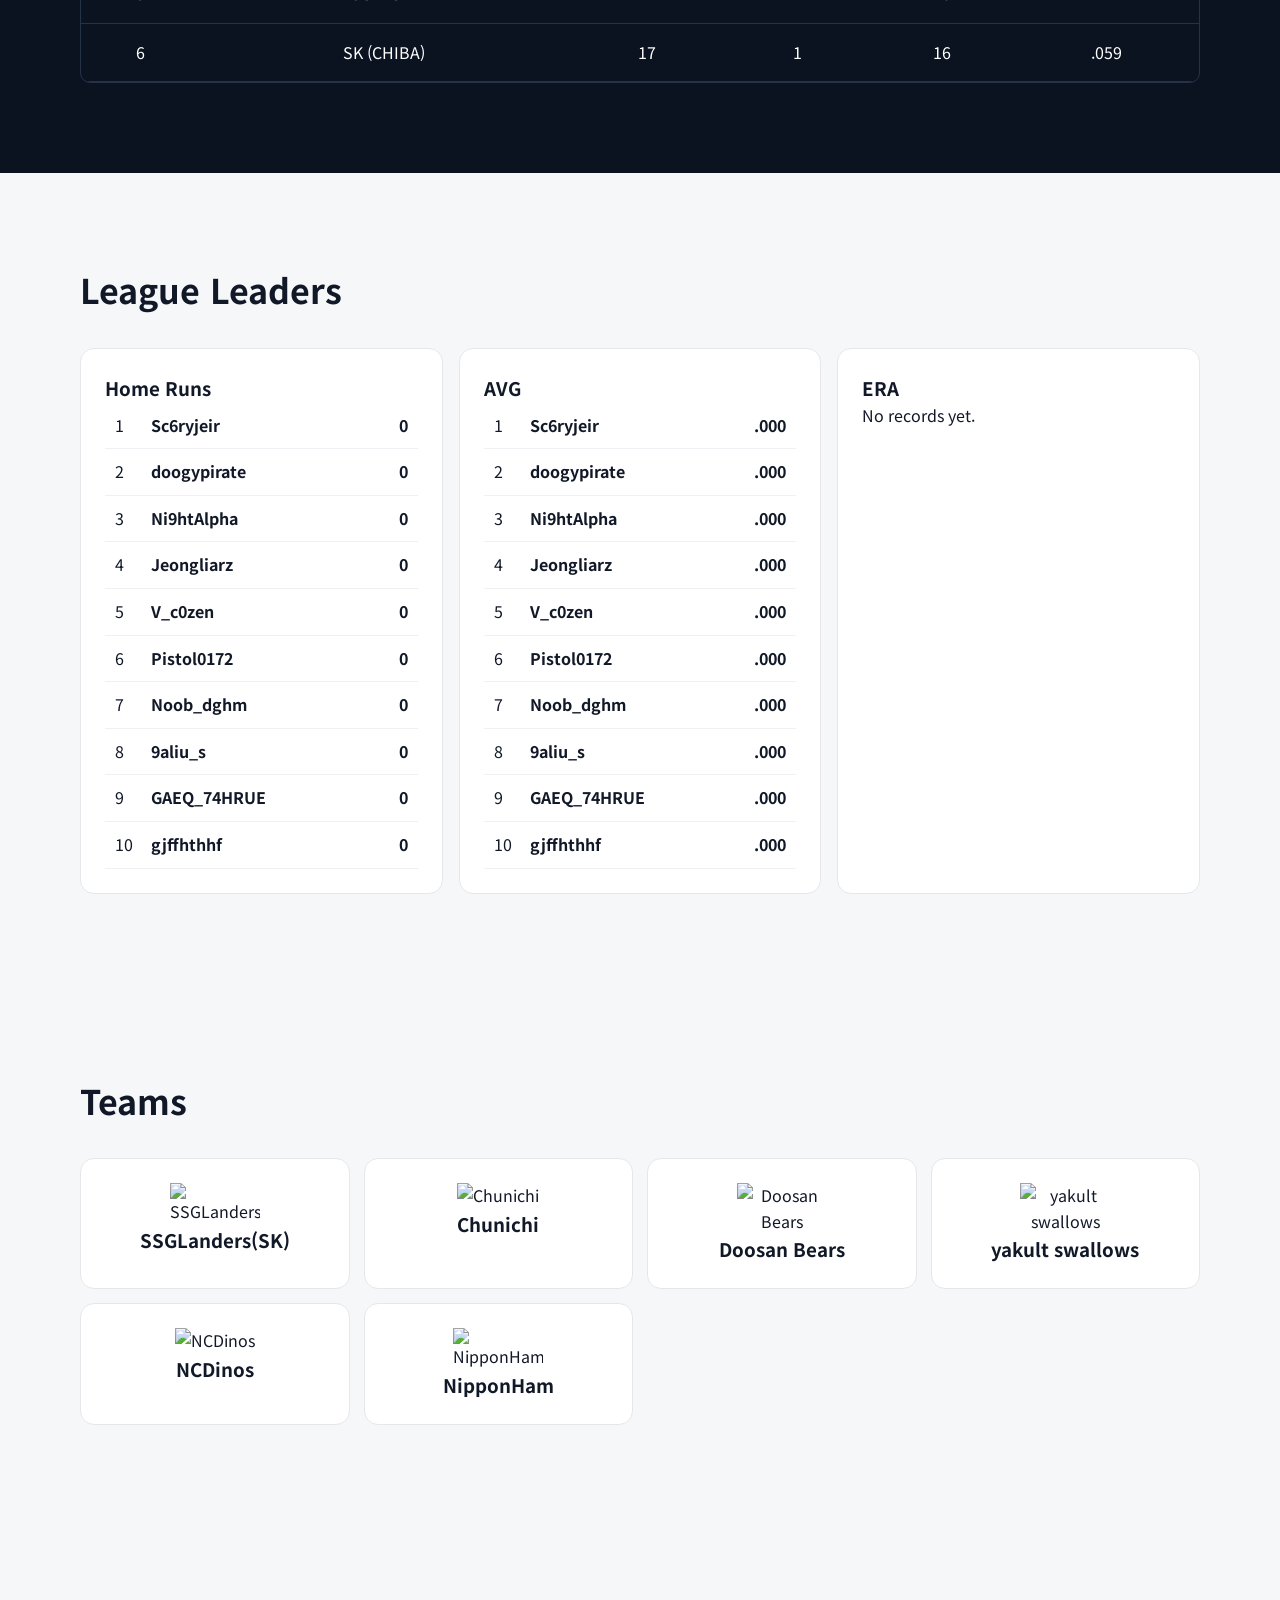
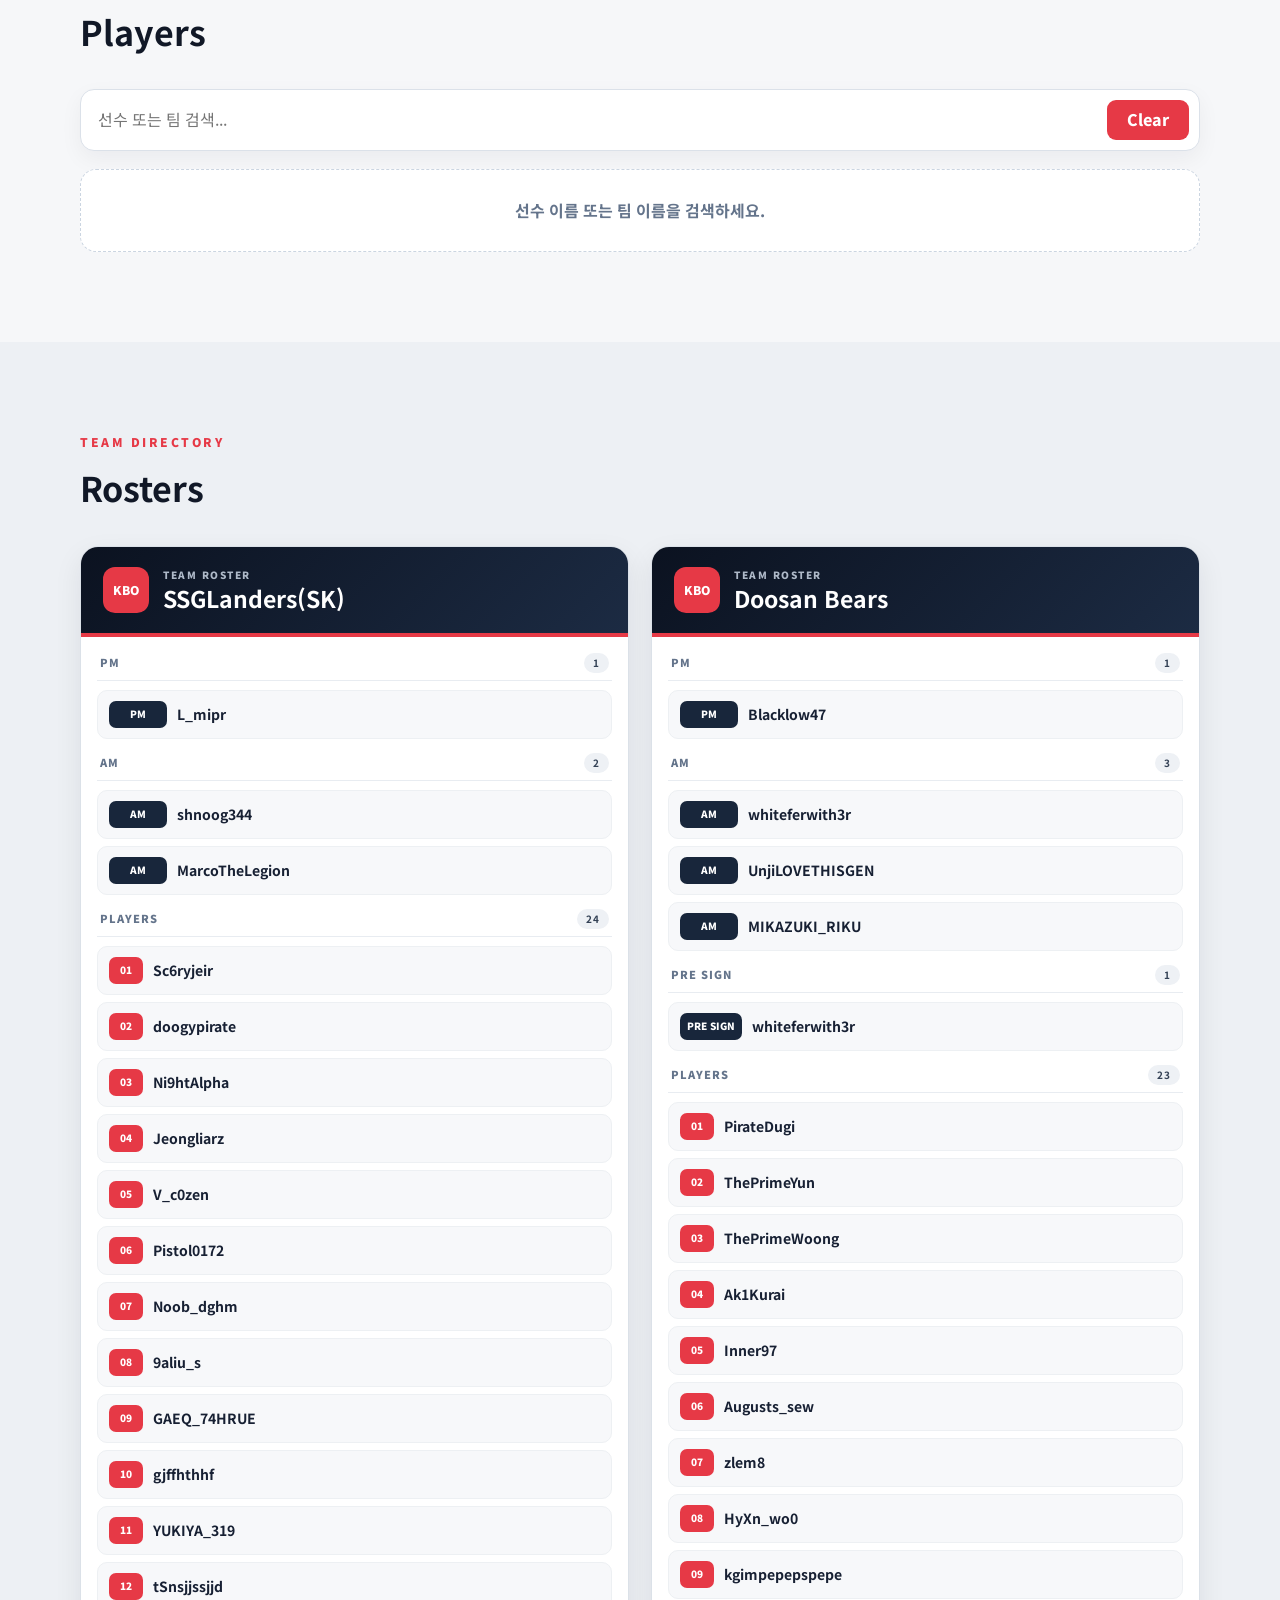
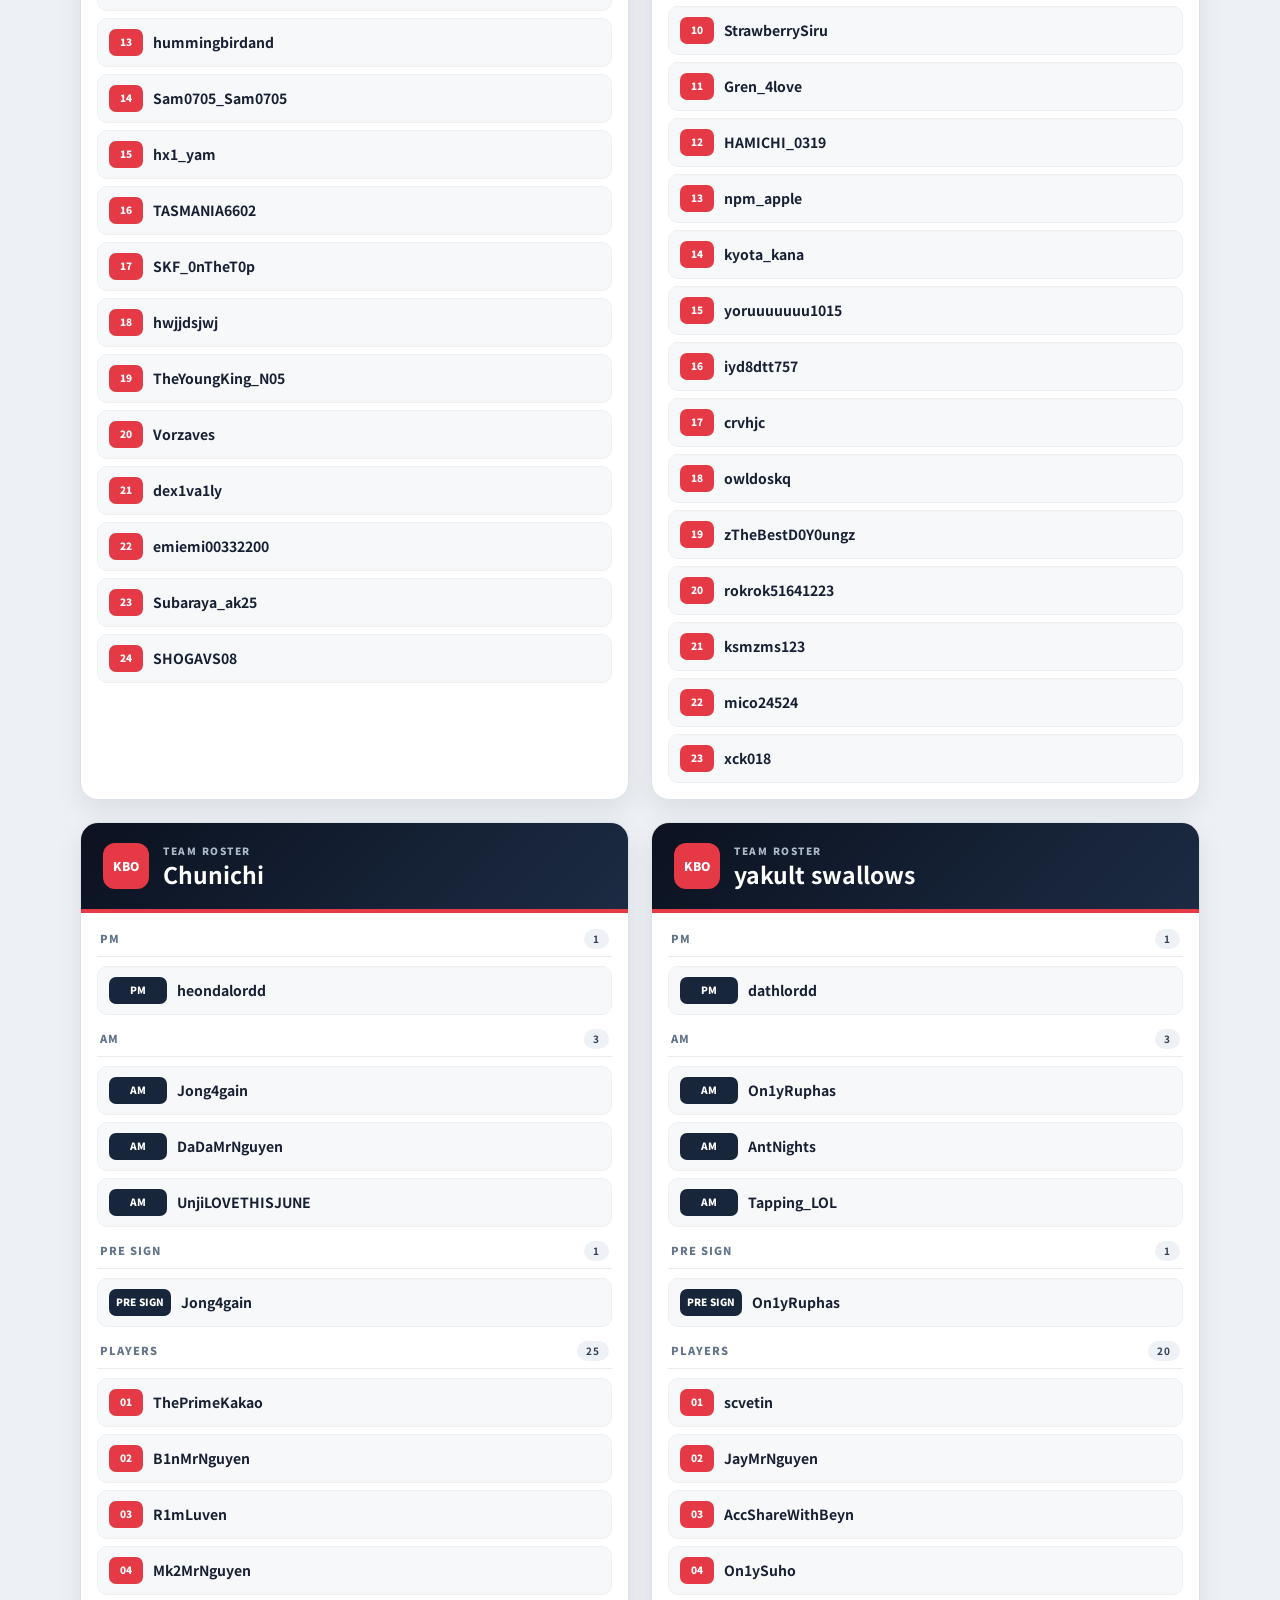
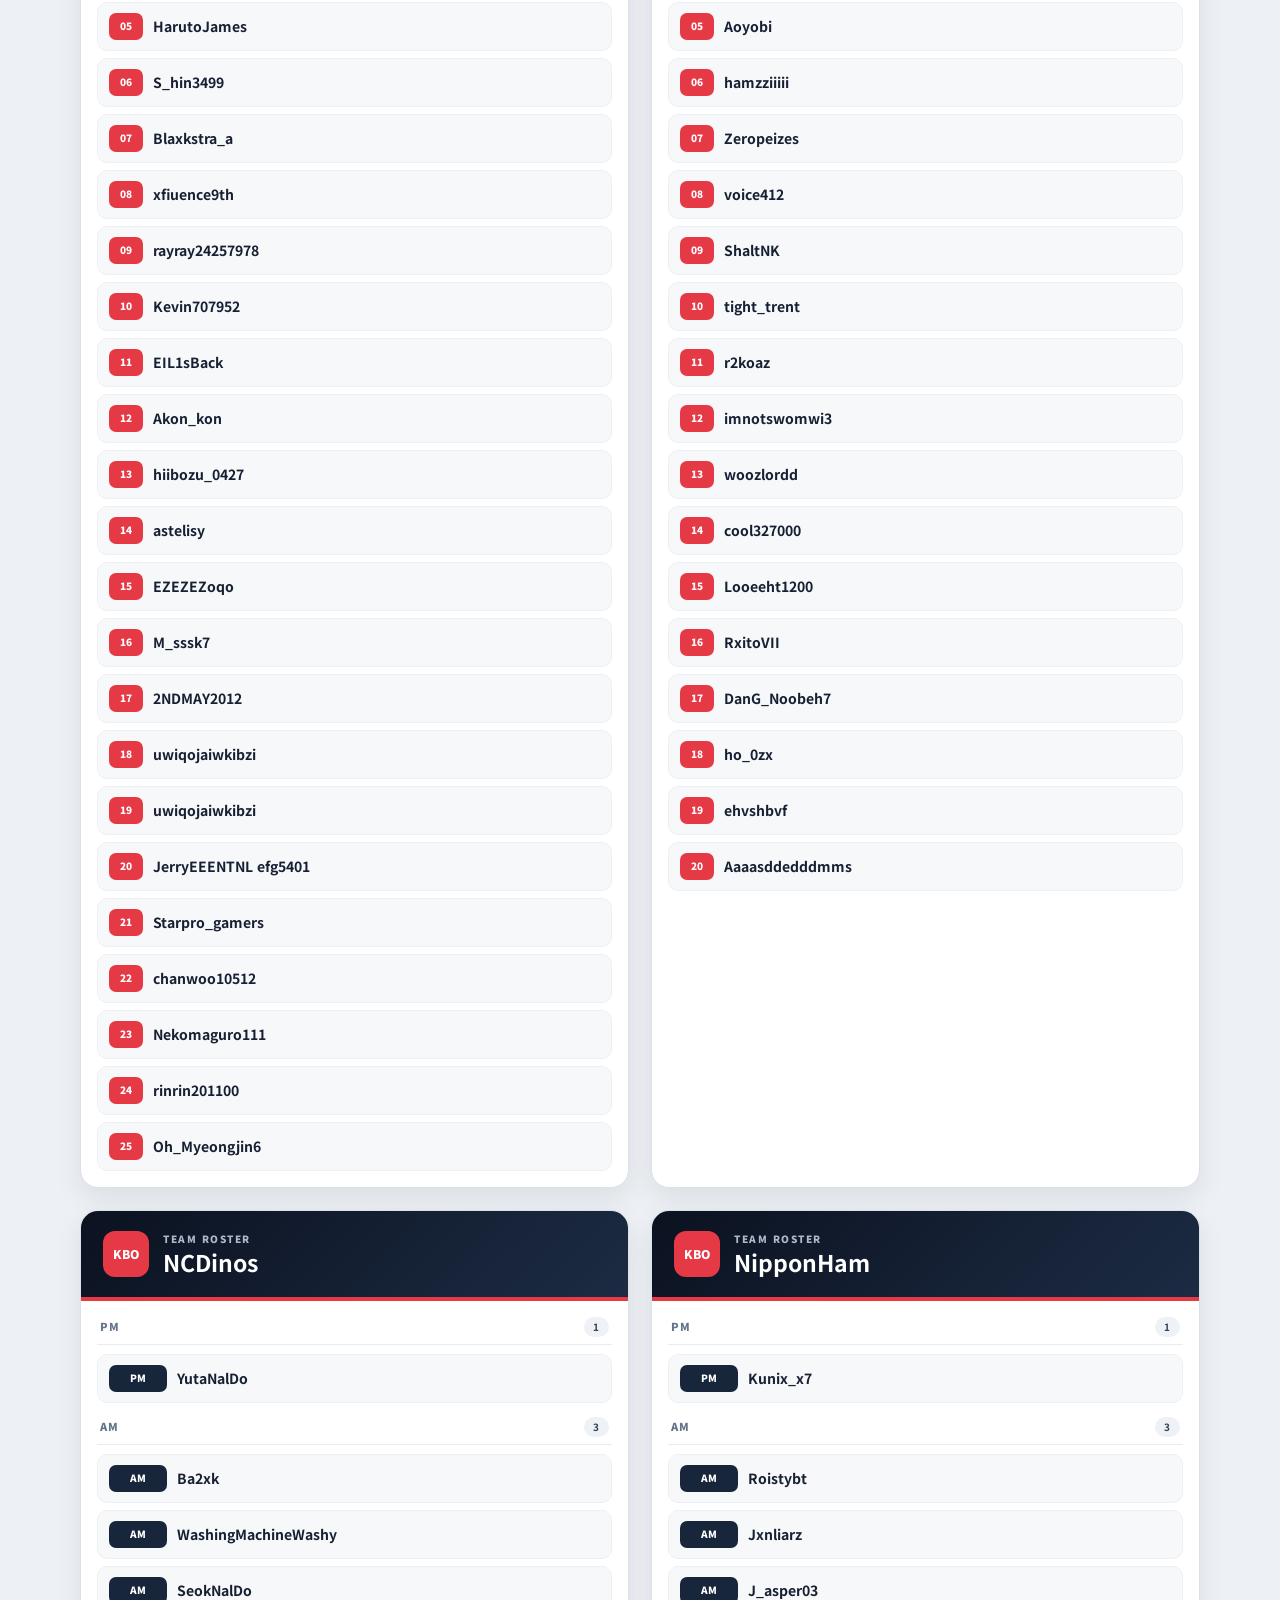
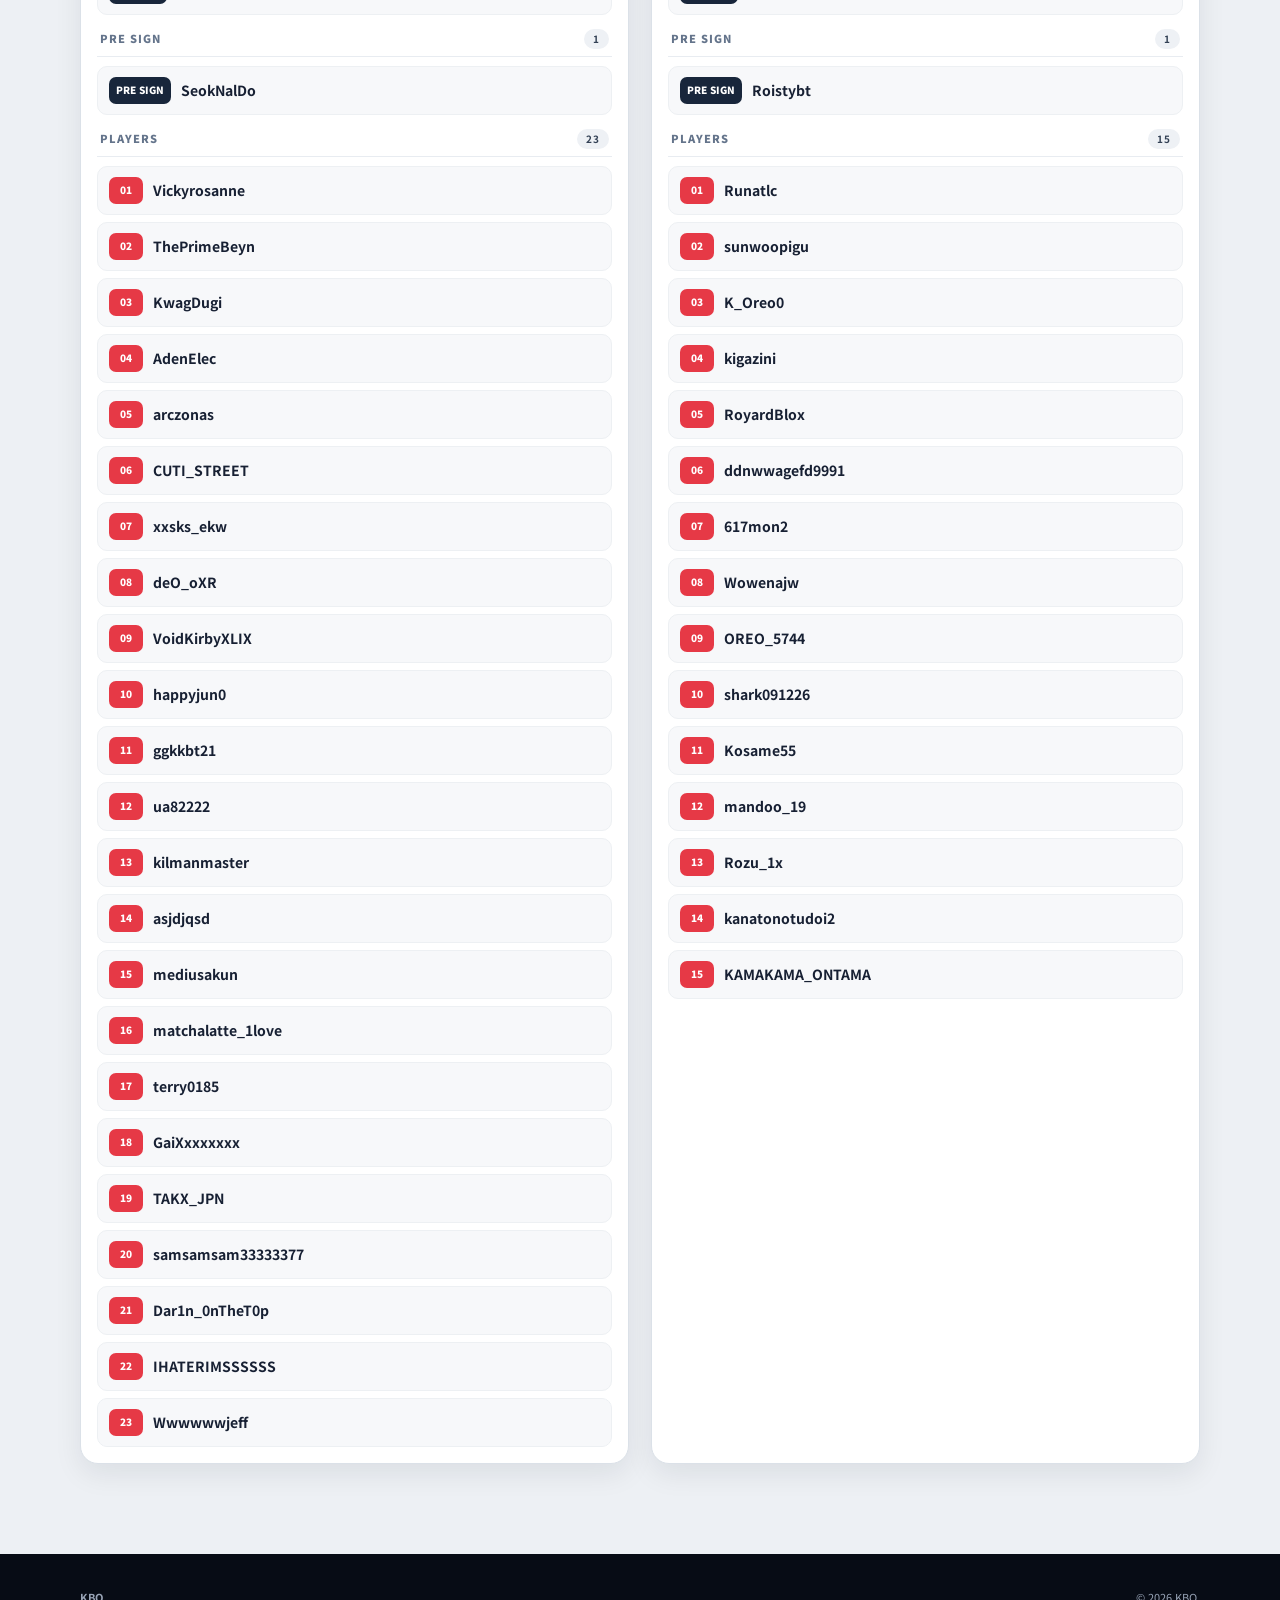
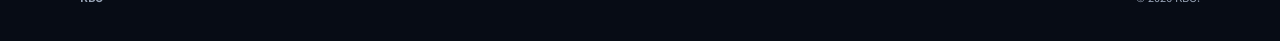
==== commit 87ae8fe7: "Refresh player card assets" ====
--- a/index.html
+++ b/index.html
@@ -1 +1 @@
-<!DOCTYPE html><html lang="ko"><head><meta charset="UTF-8"><meta name="viewport" content="width=device-width,initial-scale=1.0"><meta name="description" content="KBO official website"><title>KBO</title><link rel="stylesheet" href="styles.css?v=10"></head><body><header class="site-header"><div class="container nav-wrap"><a class="logo" href="#home">KBO</a><button class="menu-toggle" aria-label="Open menu">☰</button><nav class="nav"><a href="index.html">KBO</a><a href="#news">News</a><a href="#standings">Standings</a><a href="#records">Records</a><a href="#teams">Teams</a><a href="#players">Players</a><a href="#rosters">Rosters</a><a href="admin.html">Admin</a></nav></div></header><main id="home"><section class="hero"><div class="container hero-content"><p class="eyebrow">KBO</p><h1>Baseball Passion<br><span>KBO.</span></h1><p class="hero-copy">Check the latest KBO action, standings, teams, rosters, and player statistics.</p></div></section><section id="news" class="section"><div class="container"><div class="section-heading"><div><p class="eyebrow">LATEST</p><h2>News</h2></div></div><div class="news-grid"><article class="news-card featured"><span class="tag">KBO NEWS</span><h3>2026 Season Begins</h3><p>Follow the latest KBO action.</p></article></div></div></section><section id="standings" class="section section-dark"><div class="container"><div class="section-heading light"><h2>Standings</h2><span class="season-badge">2026 SEASON</span></div><div class="table-wrap"><table><thead><tr><th>#</th><th>Team</th><th>GP</th><th>W</th><th>L</th><th>PCT</th></tr></thead><tbody id="standings-body"></tbody></table></div></div></section><section id="records" class="section records-section"><div class="container"><div class="section-heading"><h2>League Leaders</h2></div><div class="record-grid"><div class="record-card"><h3>Home Runs</h3><div id="home-run-leaders" class="leader-list"></div></div><div class="record-card"><h3>AVG</h3><div id="batting-average-leaders" class="leader-list"></div></div><div class="record-card"><h3>ERA</h3><div id="era-leaders" class="leader-list"></div></div></div></div></section><section id="teams" class="section teams-section"><div class="container"><div class="section-heading"><h2>Teams</h2></div><div id="teams-grid" class="teams-grid"></div></div></section><section id="players" class="section players-section"><div class="container"><div class="section-heading"><h2>Players</h2></div><div class="player-search"><input id="player-search-input" type="search" placeholder="선수 또는 팀 검색..."><button id="player-search-clear" type="button">Clear</button></div><div id="player-results" class="player-results"></div></div></section><section id="rosters" class="section roster-section"><div class="container"><div class="section-heading"><div><p class="eyebrow">TEAM DIRECTORY</p><h2>Rosters</h2></div></div><div id="rosters-grid" class="rosters-grid"></div></div></section></main><footer class="footer"><div class="container footer-wrap"><strong>KBO</strong><p>© <span id="year"></span> KBO.</p></div></footer><script src="player-stats.js?v=10"></script><script src="script.js?v=10"></script></body></html>+<!DOCTYPE html><html lang="ko"><head><meta charset="UTF-8"><meta name="viewport" content="width=device-width,initial-scale=1.0"><meta name="description" content="KBO official website"><title>KBO</title><link rel="stylesheet" href="styles.css?v=11"></head><body><header class="site-header"><div class="container nav-wrap"><a class="logo" href="#home">KBO</a><button class="menu-toggle" aria-label="Open menu">☰</button><nav class="nav"><a href="index.html">KBO</a><a href="#news">News</a><a href="#standings">Standings</a><a href="#records">Records</a><a href="#teams">Teams</a><a href="#players">Players</a><a href="#rosters">Rosters</a><a href="admin.html">Admin</a></nav></div></header><main id="home"><section class="hero"><div class="container hero-content"><p class="eyebrow">KBO</p><h1>Baseball Passion<br><span>KBO.</span></h1><p class="hero-copy">Check the latest KBO action, standings, teams, rosters, and player statistics.</p></div></section><section id="news" class="section"><div class="container"><div class="section-heading"><div><p class="eyebrow">LATEST</p><h2>News</h2></div></div><div class="news-grid"><article class="news-card featured"><span class="tag">KBO NEWS</span><h3>2026 Season Begins</h3><p>Follow the latest KBO action.</p></article></div></div></section><section id="standings" class="section section-dark"><div class="container"><div class="section-heading light"><h2>Standings</h2><span class="season-badge">2026 SEASON</span></div><div class="table-wrap"><table><thead><tr><th>#</th><th>Team</th><th>GP</th><th>W</th><th>L</th><th>PCT</th></tr></thead><tbody id="standings-body"></tbody></table></div></div></section><section id="records" class="section records-section"><div class="container"><div class="section-heading"><h2>League Leaders</h2></div><div class="record-grid"><div class="record-card"><h3>Home Runs</h3><div id="home-run-leaders" class="leader-list"></div></div><div class="record-card"><h3>AVG</h3><div id="batting-average-leaders" class="leader-list"></div></div><div class="record-card"><h3>ERA</h3><div id="era-leaders" class="leader-list"></div></div></div></div></section><section id="teams" class="section teams-section"><div class="container"><div class="section-heading"><h2>Teams</h2></div><div id="teams-grid" class="teams-grid"></div></div></section><section id="players" class="section players-section"><div class="container"><div class="section-heading"><h2>Players</h2></div><div class="player-search"><input id="player-search-input" type="search" placeholder="선수 또는 팀 검색..."><button id="player-search-clear" type="button">Clear</button></div><div id="player-results" class="player-results"></div></div></section><section id="rosters" class="section roster-section"><div class="container"><div class="section-heading"><div><p class="eyebrow">TEAM DIRECTORY</p><h2>Rosters</h2></div></div><div id="rosters-grid" class="rosters-grid"></div></div></section></main><footer class="footer"><div class="container footer-wrap"><strong>KBO</strong><p>© <span id="year"></span> KBO.</p></div></footer><script src="player-stats.js?v=11"></script><script src="script.js?v=11"></script></body></html>
--- a/styles.css
+++ b/styles.css
@@ -1 +1 @@
-@import url('https://fonts.googleapis.com/css2?family=Noto+Sans+KR:wght@400;500;700;900&display=swap');:root{--red:#e63946;--navy:#0b1220;--ink:#111827;--line:#e5e7eb;--bg:#f6f7f9}*{box-sizing:border-box;margin:0;padding:0}html{scroll-behavior:smooth}body{font-family:'Noto Sans KR',sans-serif;color:var(--ink);background:var(--bg);line-height:1.6;overflow-x:hidden}a{text-decoration:none;color:inherit}.container{width:min(1120px,92%);margin:auto}.site-header{position:sticky;top:0;z-index:20;background:var(--navy);color:#fff}.nav-wrap{height:72px;display:flex;align-items:center;justify-content:space-between}.logo{font-size:20px;font-weight:900}.nav{display:flex;gap:24px;font-size:14px;font-weight:700}.menu-toggle{display:none;background:none;border:0;color:#fff;font-size:25px}.hero{min-height:600px;display:flex;align-items:center;background:linear-gradient(120deg,#080d18,#17243b);color:#fff}.eyebrow{font-size:12px;font-weight:900;letter-spacing:2.5px;color:var(--red);margin-bottom:10px}.hero h1{font-size:clamp(42px,7vw,78px);line-height:1.12;letter-spacing:-4px}.hero h1 span{color:#ff4d5a}.hero-copy{margin-top:22px;color:#b8c2d1;max-width:520px}.section{padding:90px 0}.section-dark{background:var(--navy);color:#fff}.section-heading{display:flex;justify-content:space-between;align-items:end;margin-bottom:30px}.section-heading h2{font-size:34px}.season-badge{font-size:11px;border:1px solid #3b475b;padding:7px 12px;border-radius:30px}.news-card,.record-card,.team-card,.player-card{background:#fff;border:1px solid var(--line);border-radius:14px;padding:24px}.table-wrap{overflow-x:auto;border:1px solid #263248;border-radius:10px}table{width:100%;border-collapse:collapse}th,td{padding:16px;text-align:center;border-bottom:1px solid #263248}.record-grid{display:grid;grid-template-columns:repeat(3,1fr);gap:16px}.leader-row{display:grid;grid-template-columns:27px 1fr auto;gap:9px;padding:10px;border-bottom:1px solid #eef0f3}.teams-grid{display:grid;grid-template-columns:repeat(4,1fr);gap:14px}.team-card{text-align:center}.team-card img{max-width:90px;max-height:90px;object-fit:contain}.player-search{display:flex;gap:10px;background:#f6f7f9;border:1px solid #dbe1e9;border-radius:12px;padding:10px}.player-search input{flex:1;border:0;background:transparent;font:inherit}.player-results{margin-top:18px}.roster-section{background:#edf0f4}.rosters-grid{display:grid;grid-template-columns:repeat(2,minmax(0,1fr));gap:22px}.roster-card{overflow:hidden;background:#fff;border:1px solid #dbe1e8;border-radius:18px;box-shadow:0 10px 28px rgba(15,23,42,.08)}.roster-card-header{display:flex;align-items:center;gap:14px;padding:20px 22px;background:linear-gradient(135deg,#0b1220,#1c2b43);color:#fff;border-bottom:4px solid var(--red)}.roster-team-mark{width:46px;height:46px;border-radius:12px;background:var(--red);display:flex;align-items:center;justify-content:center;font-size:12px;font-weight:900}.roster-card-header p{font-size:10px;font-weight:900;letter-spacing:1.5px;color:#aeb9c8}.roster-card-header h3{font-size:23px;line-height:1.2;margin-top:2px}.roster-card-body{padding:16px}.roster-group{margin-bottom:14px}.roster-group:last-child{margin-bottom:0}.roster-group-head{display:flex;justify-content:space-between;align-items:center;padding:0 3px 7px;border-bottom:1px solid #e8ecf1;color:#64748b;font-size:11px;font-weight:900;letter-spacing:1px}.roster-group-head b{background:#eef1f5;color:#334155;border-radius:999px;padding:2px 9px;font-size:10px}.roster-members{display:grid;gap:7px;padding-top:9px}.roster-member{display:flex;align-items:center;gap:10px;padding:10px 11px;border-radius:10px;background:#f7f8fa;border:1px solid #edf0f3}.member-number{min-width:34px;height:27px;padding:0 7px;border-radius:7px;display:flex;align-items:center;justify-content:center;background:#e63946;color:#fff;font-size:10px;font-weight:900}.roster-staff .member-number{min-width:58px;background:#18263b}.roster-member strong{font-size:14px;color:#172033}.roster-empty{padding:18px;text-align:center;color:#94a3b8;background:#f7f8fa;border-radius:10px}.footer{background:#070c15;color:#98a4b6;padding:35px 0;font-size:11px}.footer-wrap{display:flex;justify-content:space-between}@media(max-width:760px){.nav{display:none}.menu-toggle{display:block}.hero{min-height:620px}.record-grid,.teams-grid,.rosters-grid{grid-template-columns:1fr}.section{padding:65px 0}.footer-wrap{flex-direction:column;gap:18px}.roster-card-header{padding:18px}.roster-card-body{padding:13px}}+@import url('https://fonts.googleapis.com/css2?family=Noto+Sans+KR:wght@400;500;700;900&display=swap');:root{--red:#e63946;--navy:#0b1220;--ink:#111827;--line:#e5e7eb;--bg:#f6f7f9}*{box-sizing:border-box;margin:0;padding:0}html{scroll-behavior:smooth}body{font-family:'Noto Sans KR',sans-serif;color:var(--ink);background:var(--bg);line-height:1.6}a{text-decoration:none;color:inherit}.container{width:min(1120px,92%);margin:auto}.site-header{position:sticky;top:0;z-index:20;background:var(--navy);color:#fff}.nav-wrap{height:72px;display:flex;align-items:center;justify-content:space-between}.logo{font-size:20px;font-weight:900}.nav{display:flex;gap:24px;font-size:14px;font-weight:700}.menu-toggle{display:none;background:none;border:0;color:#fff;font-size:25px}.hero{min-height:600px;display:flex;align-items:center;background:linear-gradient(120deg,#080d18,#17243b);color:#fff}.eyebrow{font-size:12px;font-weight:900;letter-spacing:2.5px;color:var(--red);margin-bottom:10px}.hero h1{font-size:clamp(42px,7vw,78px);line-height:1.12;letter-spacing:-4px}.hero h1 span{color:#ff4d5a}.hero-copy{margin-top:22px;color:#b8c2d1;max-width:520px}.section{padding:90px 0}.section-dark{background:var(--navy);color:#fff}.section-heading{display:flex;justify-content:space-between;align-items:end;margin-bottom:30px}.section-heading h2{font-size:34px}.season-badge{font-size:11px;border:1px solid #3b475b;padding:7px 12px;border-radius:30px}.news-card,.record-card,.team-card{background:#fff;border:1px solid var(--line);border-radius:14px;padding:24px}.table-wrap{overflow-x:auto;border:1px solid #263248;border-radius:10px}table{width:100%;border-collapse:collapse}th,td{padding:16px;text-align:center;border-bottom:1px solid #263248}.record-grid{display:grid;grid-template-columns:repeat(3,1fr);gap:16px}.leader-row{display:grid;grid-template-columns:27px 1fr auto;gap:9px;padding:10px;border-bottom:1px solid #eef0f3}.teams-grid{display:grid;grid-template-columns:repeat(4,1fr);gap:14px}.team-card{text-align:center}.team-card img{max-width:90px;max-height:90px;object-fit:contain}.player-search{display:flex;gap:10px;background:#fff;border:1px solid #dbe1e9;border-radius:14px;padding:10px;box-shadow:0 8px 22px rgba(15,23,42,.05)}.player-search input{flex:1;border:0;outline:0;background:transparent;font:inherit;padding:7px}.player-search button{border:0;border-radius:9px;background:var(--red);color:#fff;font:inherit;font-weight:800;padding:0 20px}.player-results{margin-top:18px}.player-result-count{font-size:14px;margin:8px 0 13px;color:#475569}.player-result-count b{color:var(--red)}.player-card-list{display:grid;gap:16px}.player-card{position:relative;overflow:hidden;background:#fff;border:1px solid #dde3ea;border-radius:20px;box-shadow:0 12px 30px rgba(15,23,42,.08)}.player-card-accent{height:5px;background:linear-gradient(90deg,var(--red),#ff6a73)}.player-card-main{display:flex;align-items:center;gap:17px;padding:21px 24px 16px}.player-team-logo{width:74px;height:74px;flex:0 0 74px;border-radius:16px;background:linear-gradient(135deg,#101a2a,#243651);display:flex;align-items:center;justify-content:center;overflow:hidden;border:1px solid #d9e0e9}.player-team-logo img{width:58px;height:58px;object-fit:contain}.player-team-logo span{font-weight:900;color:#fff;font-size:12px}.player-identity{min-width:0;flex:1}.player-team-name{display:inline-block;padding:3px 10px;border-radius:999px;background:#eef3f9;color:#334e72;font-size:11px;font-weight:800;margin-bottom:7px}.player-identity h3{font-size:27px;line-height:1.15;letter-spacing:-.7px;word-break:break-word}.player-identity p{margin-top:6px;color:#64748b;font-size:12px}.player-identity p b{color:var(--red)}.player-number{font-size:19px;font-weight:900;color:#334155;background:#f1f5f9;padding:7px 11px;border-radius:10px}.player-stat-grid{display:grid;grid-template-columns:repeat(7,1fr);border-top:1px solid #edf0f4;background:#fafbfd}.player-stat-grid div{text-align:center;padding:14px 7px;border-right:1px solid #edf0f4}.player-stat-grid div:last-child{border-right:0}.player-stat-grid span{display:block;color:#8793a5;font-size:10px;font-weight:900;letter-spacing:.6px}.player-stat-grid b{display:block;margin-top:3px;font-size:17px;color:#172033}.player-empty{padding:28px;text-align:center;color:#64748b;background:#fff;border:1px dashed #cbd5e1;border-radius:16px}.roster-section{background:#edf0f4}.rosters-grid{display:grid;grid-template-columns:repeat(2,minmax(0,1fr));gap:22px}.roster-card{overflow:hidden;background:#fff;border:1px solid #dbe1e8;border-radius:18px;box-shadow:0 10px 28px rgba(15,23,42,.08)}.roster-card-header{display:flex;align-items:center;gap:14px;padding:20px 22px;background:linear-gradient(135deg,#0b1220,#1c2b43);color:#fff;border-bottom:4px solid var(--red)}.roster-team-mark{width:46px;height:46px;border-radius:12px;background:var(--red);display:flex;align-items:center;justify-content:center;font-size:12px;font-weight:900}.roster-card-header p{font-size:10px;font-weight:900;letter-spacing:1.5px;color:#aeb9c8}.roster-card-header h3{font-size:23px;line-height:1.2;margin-top:2px}.roster-card-body{padding:16px}.roster-group{margin-bottom:14px}.roster-group:last-child{margin-bottom:0}.roster-group-head{display:flex;justify-content:space-between;align-items:center;padding:0 3px 7px;border-bottom:1px solid #e8ecf1;color:#64748b;font-size:11px;font-weight:900;letter-spacing:1px}.roster-group-head b{background:#eef1f5;color:#334155;border-radius:999px;padding:2px 9px;font-size:10px}.roster-members{display:grid;gap:7px;padding-top:9px}.roster-member{display:flex;align-items:center;gap:10px;padding:10px 11px;border-radius:10px;background:#f7f8fa;border:1px solid #edf0f3}.member-number{min-width:34px;height:27px;padding:0 7px;border-radius:7px;display:flex;align-items:center;justify-content:center;background:#e63946;color:#fff;font-size:10px;font-weight:900}.roster-staff .member-number{min-width:58px;background:#18263b}.roster-member strong{font-size:14px;color:#172033}.roster-empty{padding:18px;text-align:center;color:#94a3b8;background:#f7f8fa;border-radius:10px}.footer{background:#070c15;color:#98a4b6;padding:35px 0;font-size:11px}.footer-wrap{display:flex;justify-content:space-between}@media(max-width:760px){.nav{display:none}.menu-toggle{display:block}.hero{min-height:620px}.record-grid,.teams-grid,.rosters-grid{grid-template-columns:1fr}.section{padding:65px 0}.footer-wrap{flex-direction:column;gap:18px}.roster-card-header{padding:18px}.roster-card-body{padding:13px}.player-card-main{padding:17px;gap:12px}.player-team-logo{width:58px;height:58px;flex-basis:58px;border-radius:13px}.player-team-logo img{width:46px;height:46px}.player-identity h3{font-size:22px}.player-number{font-size:14px;padding:6px 8px}.player-stat-grid{grid-template-columns:repeat(4,1fr)}.player-stat-grid div{padding:12px 5px}.player-stat-grid div:nth-child(4){border-right:0}.player-stat-grid div:nth-child(-n+4){border-bottom:1px solid #edf0f4}}
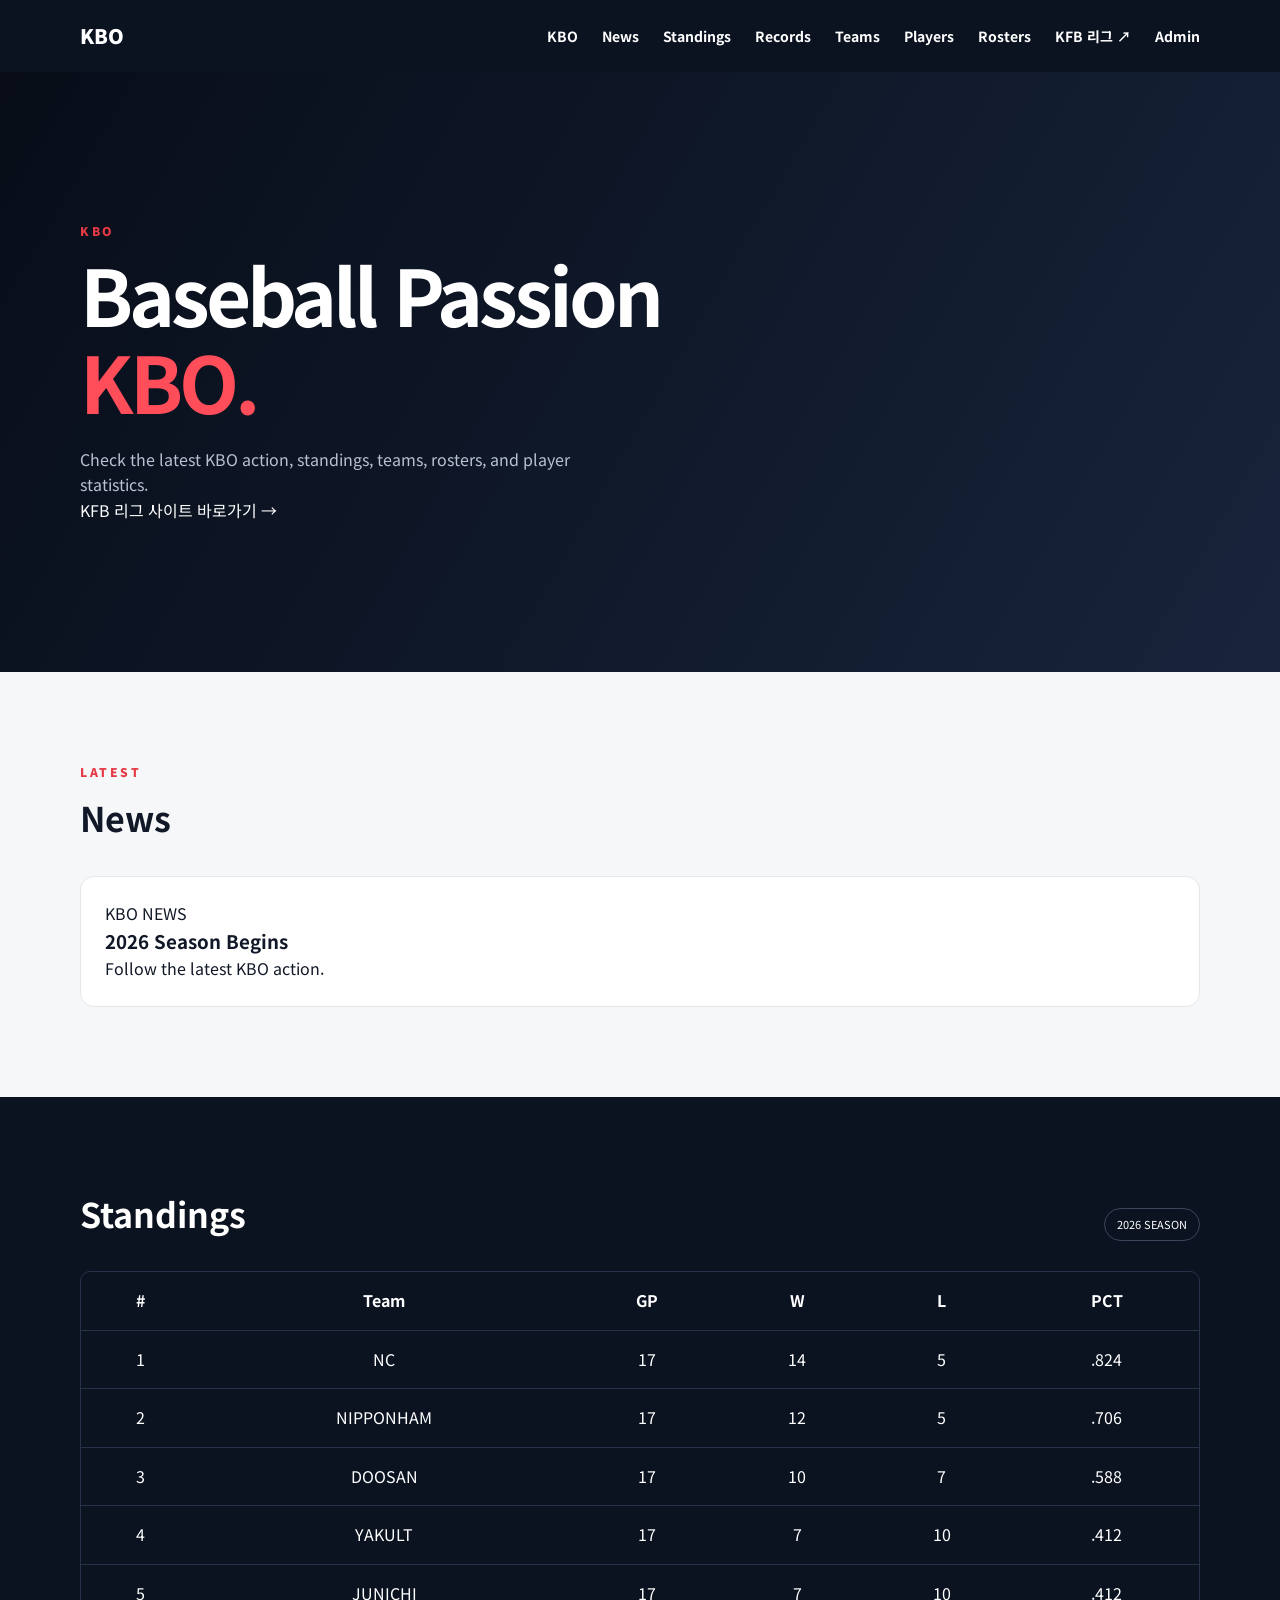
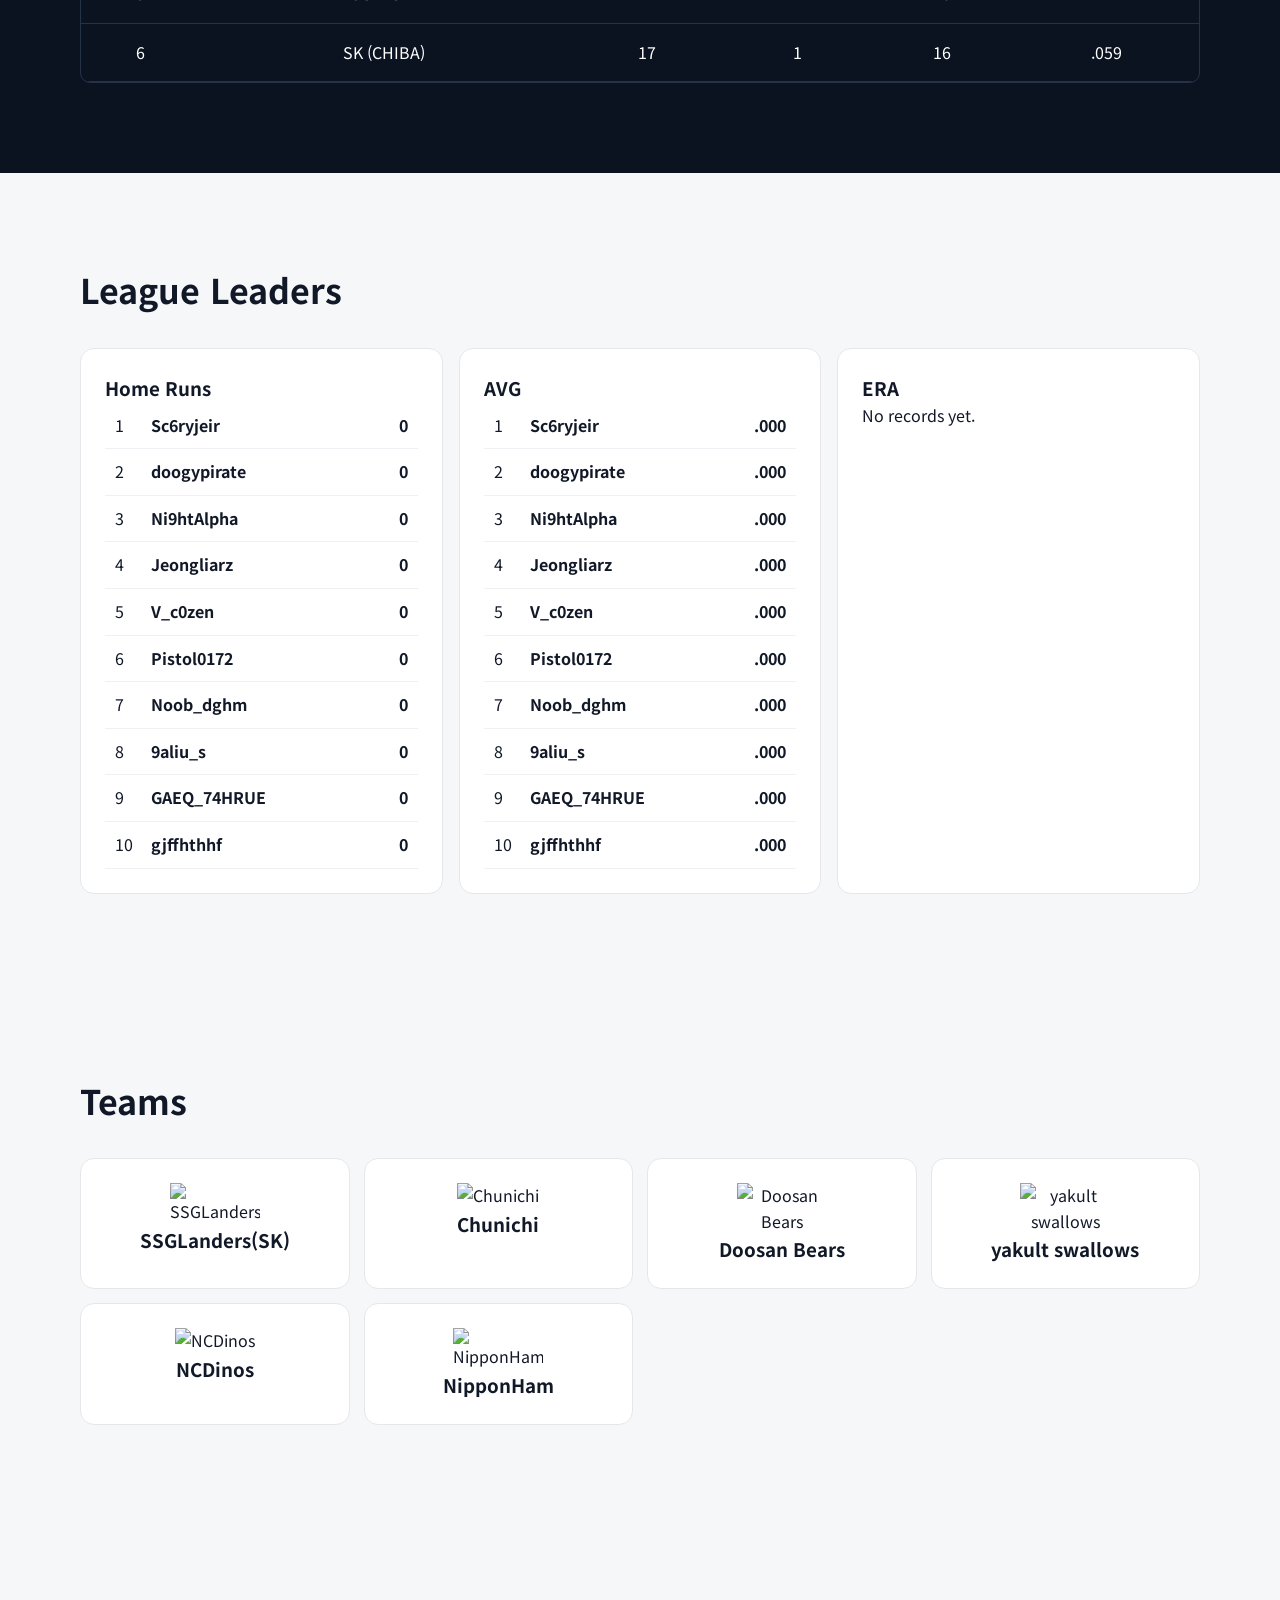
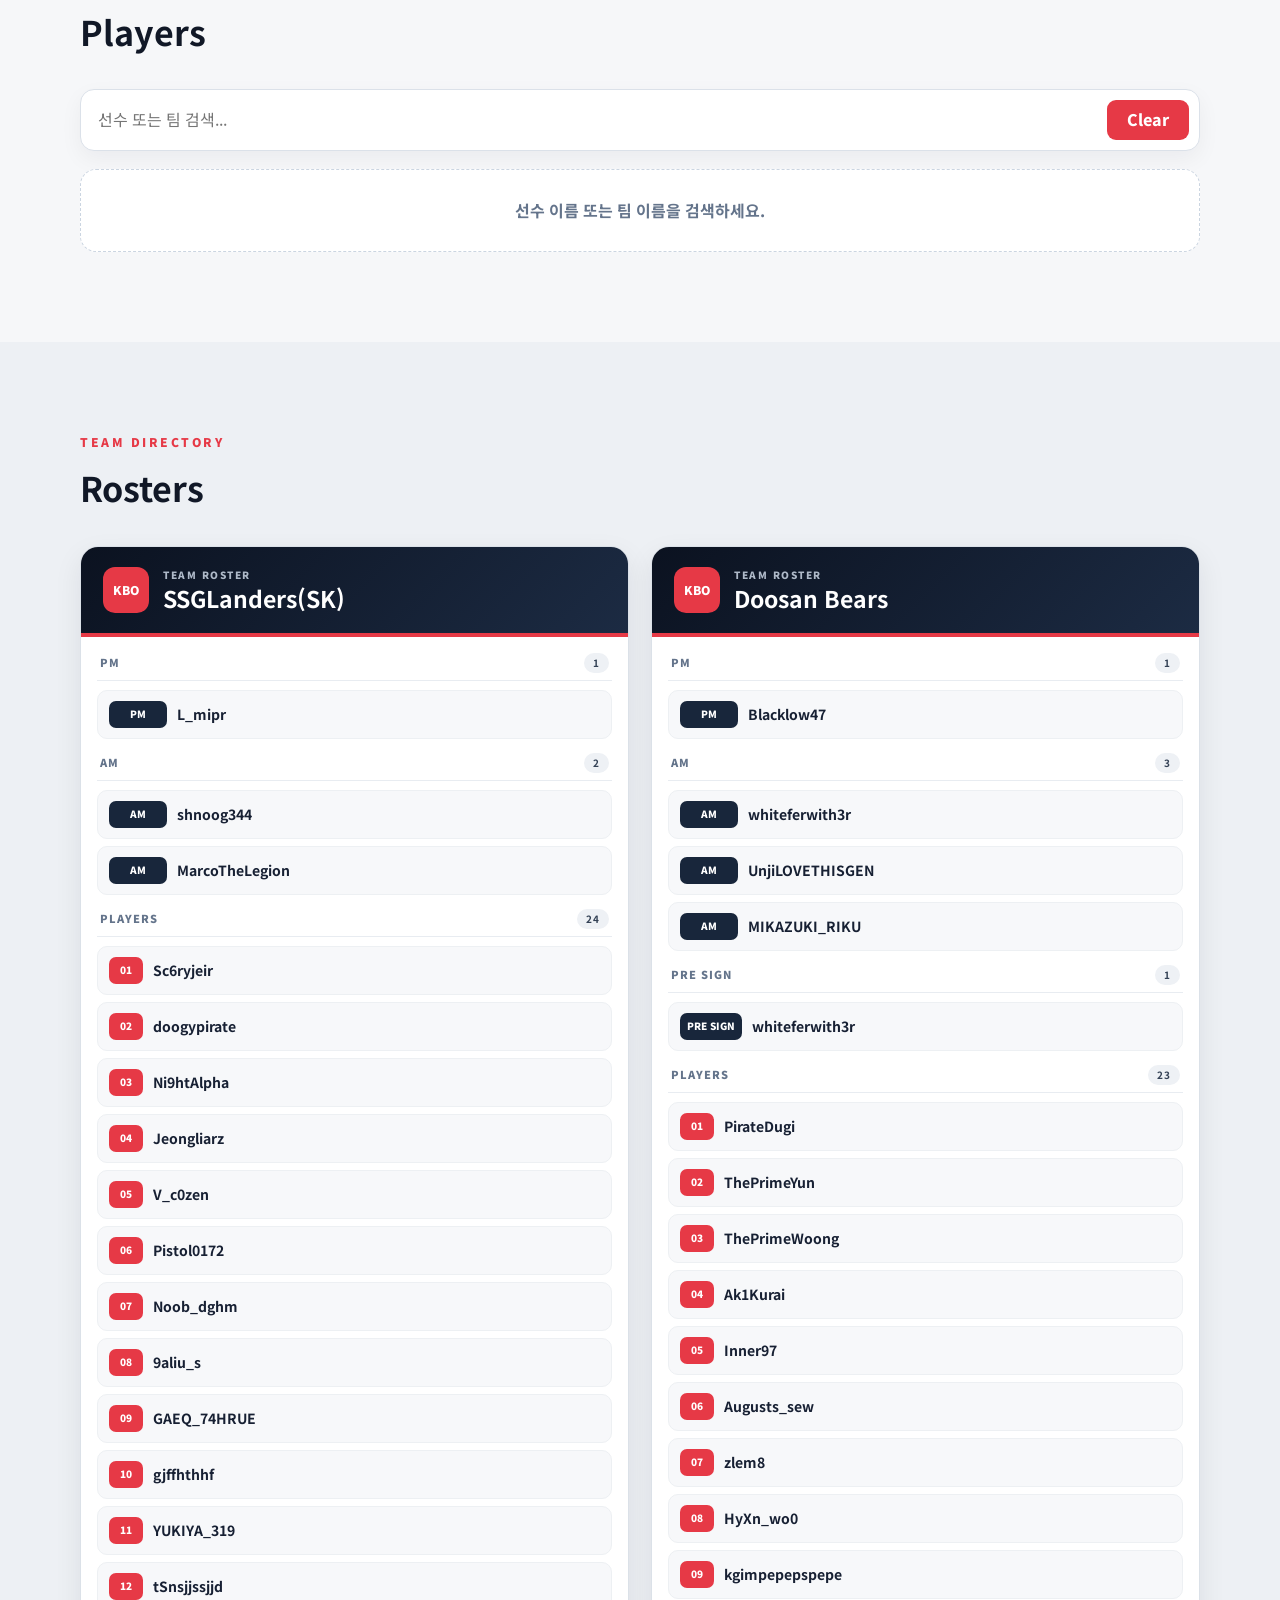
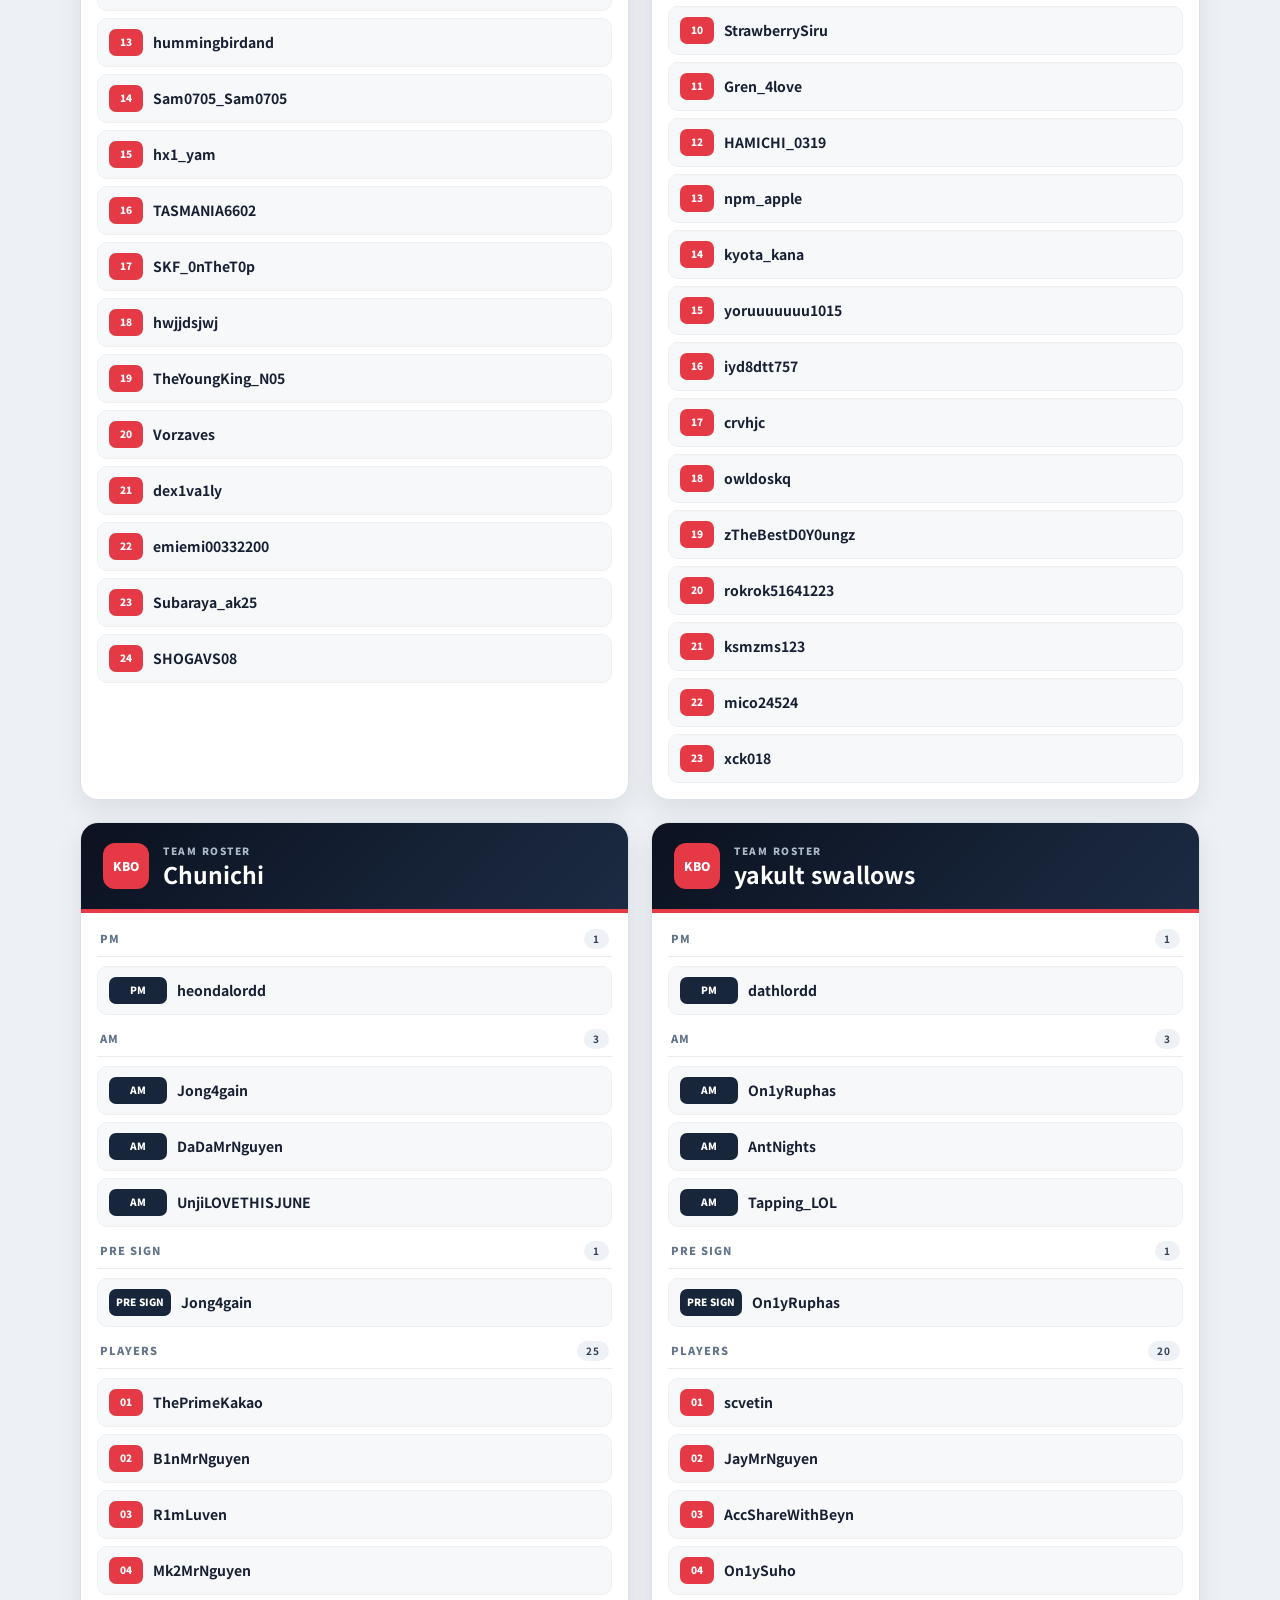
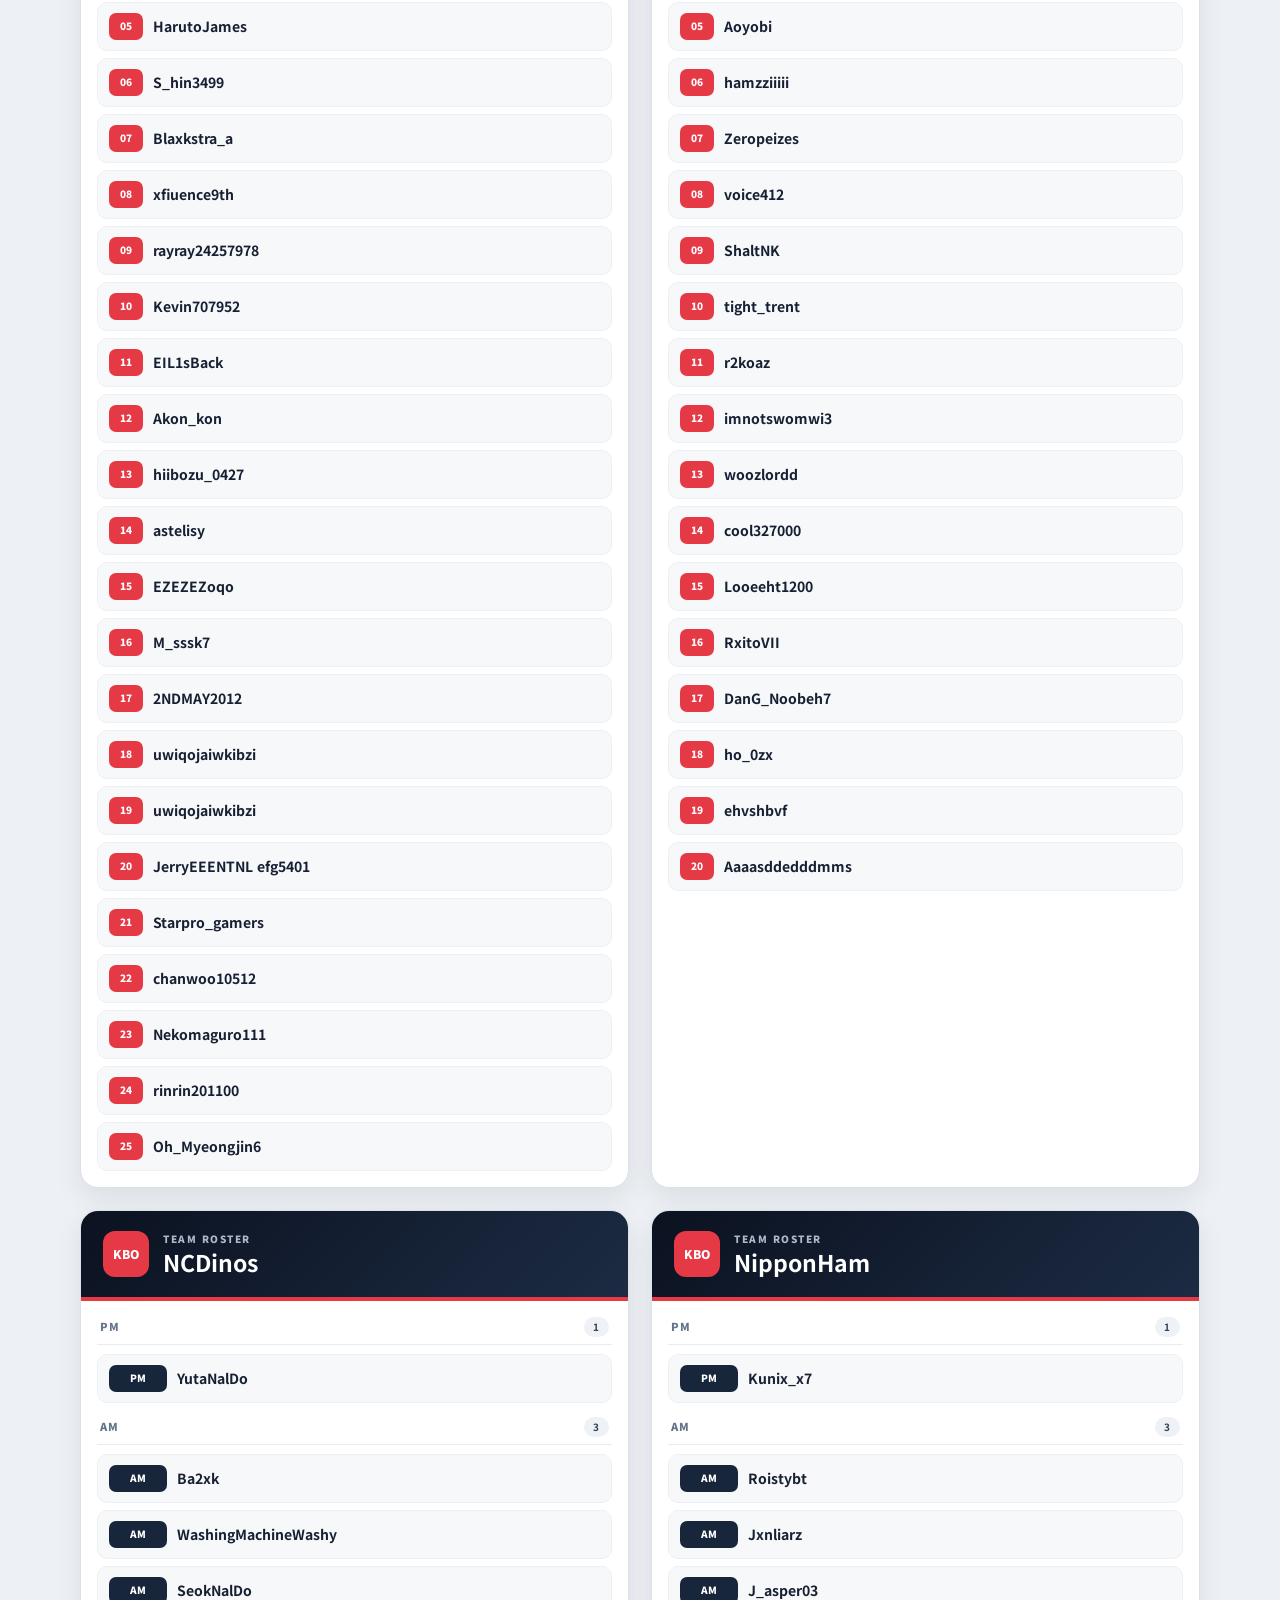
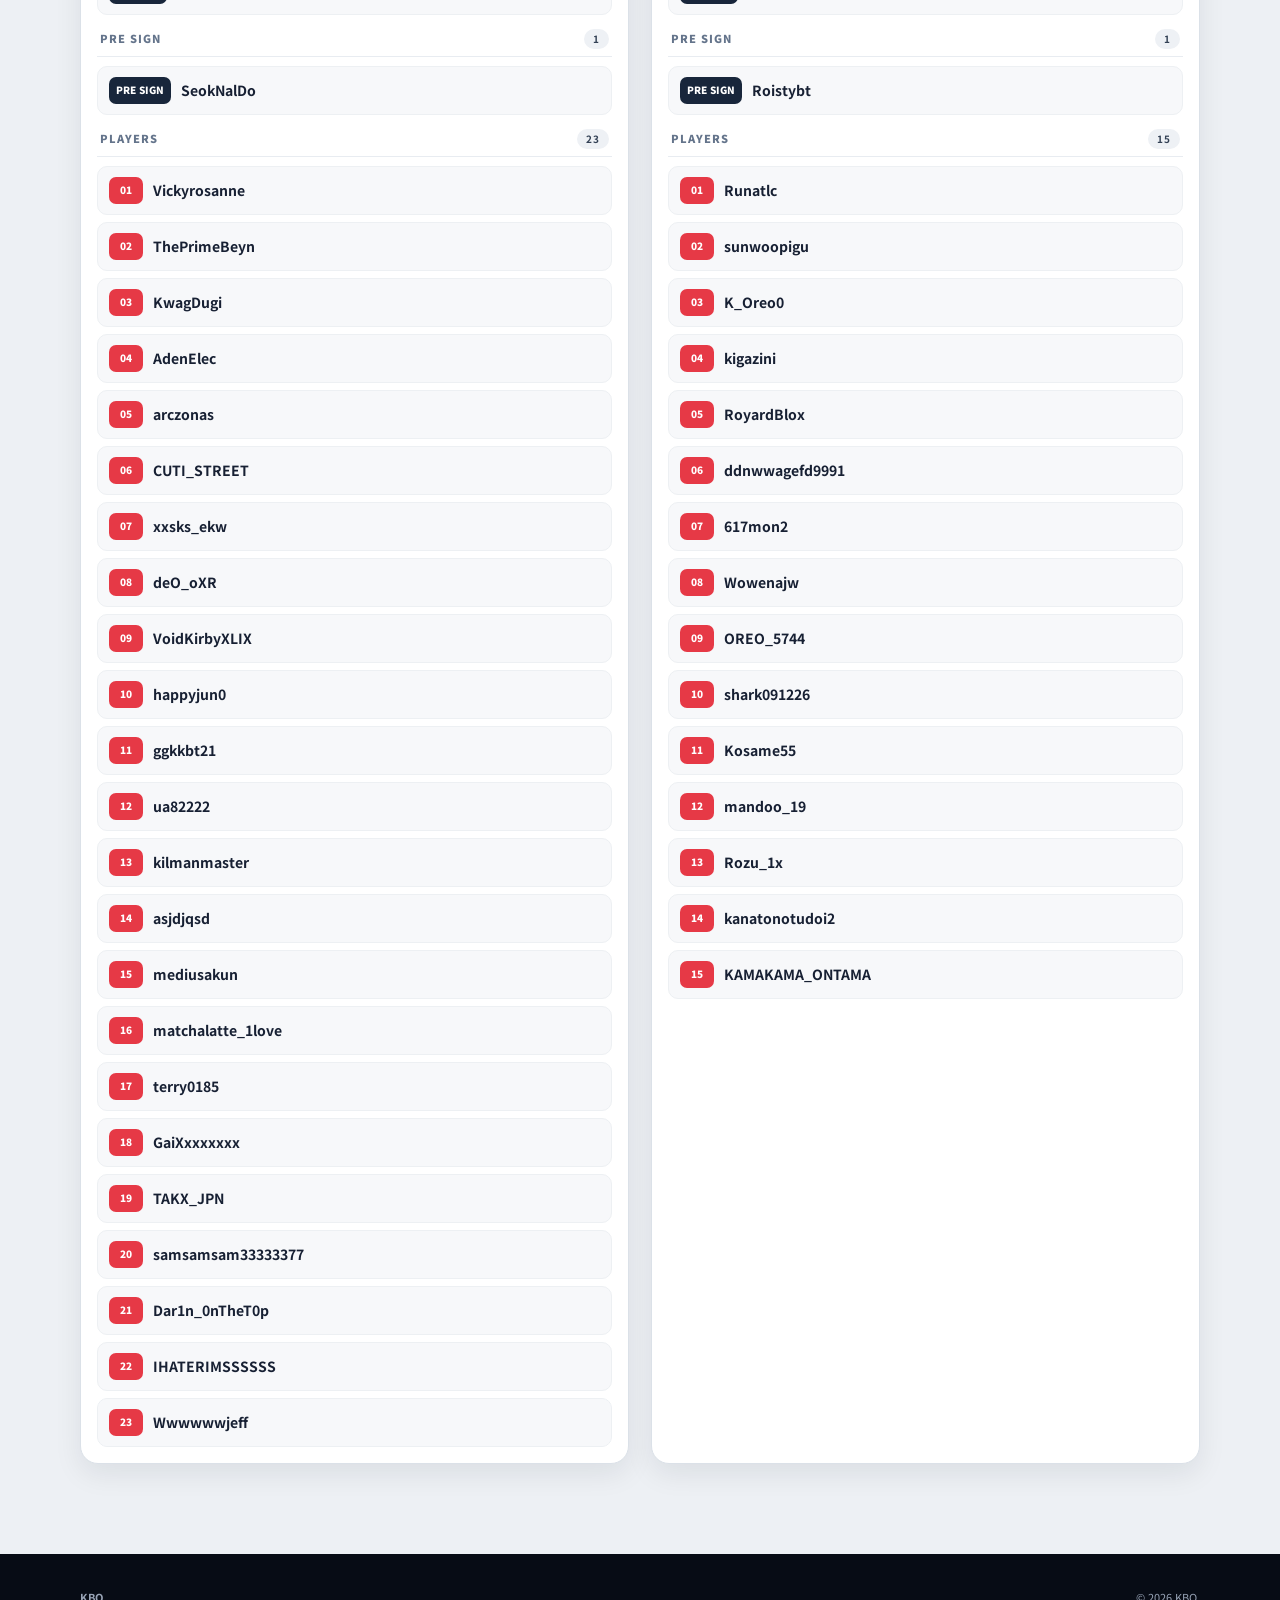
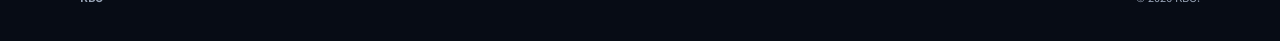
==== commit 962352eb: "Add KFB League navigation buttons" ====
--- a/index.html
+++ b/index.html
@@ -1 +1 @@
-<!DOCTYPE html><html lang="ko"><head><meta charset="UTF-8"><meta name="viewport" content="width=device-width,initial-scale=1.0"><meta name="description" content="KBO official website"><title>KBO</title><link rel="stylesheet" href="styles.css?v=11"></head><body><header class="site-header"><div class="container nav-wrap"><a class="logo" href="#home">KBO</a><button class="menu-toggle" aria-label="Open menu">☰</button><nav class="nav"><a href="index.html">KBO</a><a href="#news">News</a><a href="#standings">Standings</a><a href="#records">Records</a><a href="#teams">Teams</a><a href="#players">Players</a><a href="#rosters">Rosters</a><a href="admin.html">Admin</a></nav></div></header><main id="home"><section class="hero"><div class="container hero-content"><p class="eyebrow">KBO</p><h1>Baseball Passion<br><span>KBO.</span></h1><p class="hero-copy">Check the latest KBO action, standings, teams, rosters, and player statistics.</p></div></section><section id="news" class="section"><div class="container"><div class="section-heading"><div><p class="eyebrow">LATEST</p><h2>News</h2></div></div><div class="news-grid"><article class="news-card featured"><span class="tag">KBO NEWS</span><h3>2026 Season Begins</h3><p>Follow the latest KBO action.</p></article></div></div></section><section id="standings" class="section section-dark"><div class="container"><div class="section-heading light"><h2>Standings</h2><span class="season-badge">2026 SEASON</span></div><div class="table-wrap"><table><thead><tr><th>#</th><th>Team</th><th>GP</th><th>W</th><th>L</th><th>PCT</th></tr></thead><tbody id="standings-body"></tbody></table></div></div></section><section id="records" class="section records-section"><div class="container"><div class="section-heading"><h2>League Leaders</h2></div><div class="record-grid"><div class="record-card"><h3>Home Runs</h3><div id="home-run-leaders" class="leader-list"></div></div><div class="record-card"><h3>AVG</h3><div id="batting-average-leaders" class="leader-list"></div></div><div class="record-card"><h3>ERA</h3><div id="era-leaders" class="leader-list"></div></div></div></div></section><section id="teams" class="section teams-section"><div class="container"><div class="section-heading"><h2>Teams</h2></div><div id="teams-grid" class="teams-grid"></div></div></section><section id="players" class="section players-section"><div class="container"><div class="section-heading"><h2>Players</h2></div><div class="player-search"><input id="player-search-input" type="search" placeholder="선수 또는 팀 검색..."><button id="player-search-clear" type="button">Clear</button></div><div id="player-results" class="player-results"></div></div></section><section id="rosters" class="section roster-section"><div class="container"><div class="section-heading"><div><p class="eyebrow">TEAM DIRECTORY</p><h2>Rosters</h2></div></div><div id="rosters-grid" class="rosters-grid"></div></div></section></main><footer class="footer"><div class="container footer-wrap"><strong>KBO</strong><p>© <span id="year"></span> KBO.</p></div></footer><script src="player-stats.js?v=11"></script><script src="script.js?v=11"></script></body></html>+<!DOCTYPE html><html lang="ko"><head><meta charset="UTF-8"><meta name="viewport" content="width=device-width,initial-scale=1.0"><meta name="description" content="KBO official website"><title>KBO</title><link rel="stylesheet" href="styles.css?v=12"></head><body><header class="site-header"><div class="container nav-wrap"><a class="logo" href="#home">KBO</a><button class="menu-toggle" aria-label="Open menu">☰</button><nav class="nav"><a href="index.html">KBO</a><a href="#news">News</a><a href="#standings">Standings</a><a href="#records">Records</a><a href="#teams">Teams</a><a href="#players">Players</a><a href="#rosters">Rosters</a><a class="kfb-link" href="https://smun24723-cpu.github.io/KFB-home-page/">KFB 리그 ↗</a><a href="admin.html">Admin</a></nav></div></header><main id="home"><section class="hero"><div class="container hero-content"><p class="eyebrow">KBO</p><h1>Baseball Passion<br><span>KBO.</span></h1><p class="hero-copy">Check the latest KBO action, standings, teams, rosters, and player statistics.</p><a class="kfb-hero-btn" href="https://smun24723-cpu.github.io/KFB-home-page/">KFB 리그 사이트 바로가기 <span>→</span></a></div></section><section id="news" class="section"><div class="container"><div class="section-heading"><div><p class="eyebrow">LATEST</p><h2>News</h2></div></div><div class="news-grid"><article class="news-card featured"><span class="tag">KBO NEWS</span><h3>2026 Season Begins</h3><p>Follow the latest KBO action.</p></article></div></div></section><section id="standings" class="section section-dark"><div class="container"><div class="section-heading light"><h2>Standings</h2><span class="season-badge">2026 SEASON</span></div><div class="table-wrap"><table><thead><tr><th>#</th><th>Team</th><th>GP</th><th>W</th><th>L</th><th>PCT</th></tr></thead><tbody id="standings-body"></tbody></table></div></div></section><section id="records" class="section records-section"><div class="container"><div class="section-heading"><h2>League Leaders</h2></div><div class="record-grid"><div class="record-card"><h3>Home Runs</h3><div id="home-run-leaders" class="leader-list"></div></div><div class="record-card"><h3>AVG</h3><div id="batting-average-leaders" class="leader-list"></div></div><div class="record-card"><h3>ERA</h3><div id="era-leaders" class="leader-list"></div></div></div></div></section><section id="teams" class="section teams-section"><div class="container"><div class="section-heading"><h2>Teams</h2></div><div id="teams-grid" class="teams-grid"></div></div></section><section id="players" class="section players-section"><div class="container"><div class="section-heading"><h2>Players</h2></div><div class="player-search"><input id="player-search-input" type="search" placeholder="선수 또는 팀 검색..."><button id="player-search-clear" type="button">Clear</button></div><div id="player-results" class="player-results"></div></div></section><section id="rosters" class="section roster-section"><div class="container"><div class="section-heading"><div><p class="eyebrow">TEAM DIRECTORY</p><h2>Rosters</h2></div></div><div id="rosters-grid" class="rosters-grid"></div></div></section></main><footer class="footer"><div class="container footer-wrap"><strong>KBO</strong><p>© <span id="year"></span> KBO.</p></div></footer><script src="player-stats.js?v=11"></script><script src="script.js?v=11"></script></body></html>
